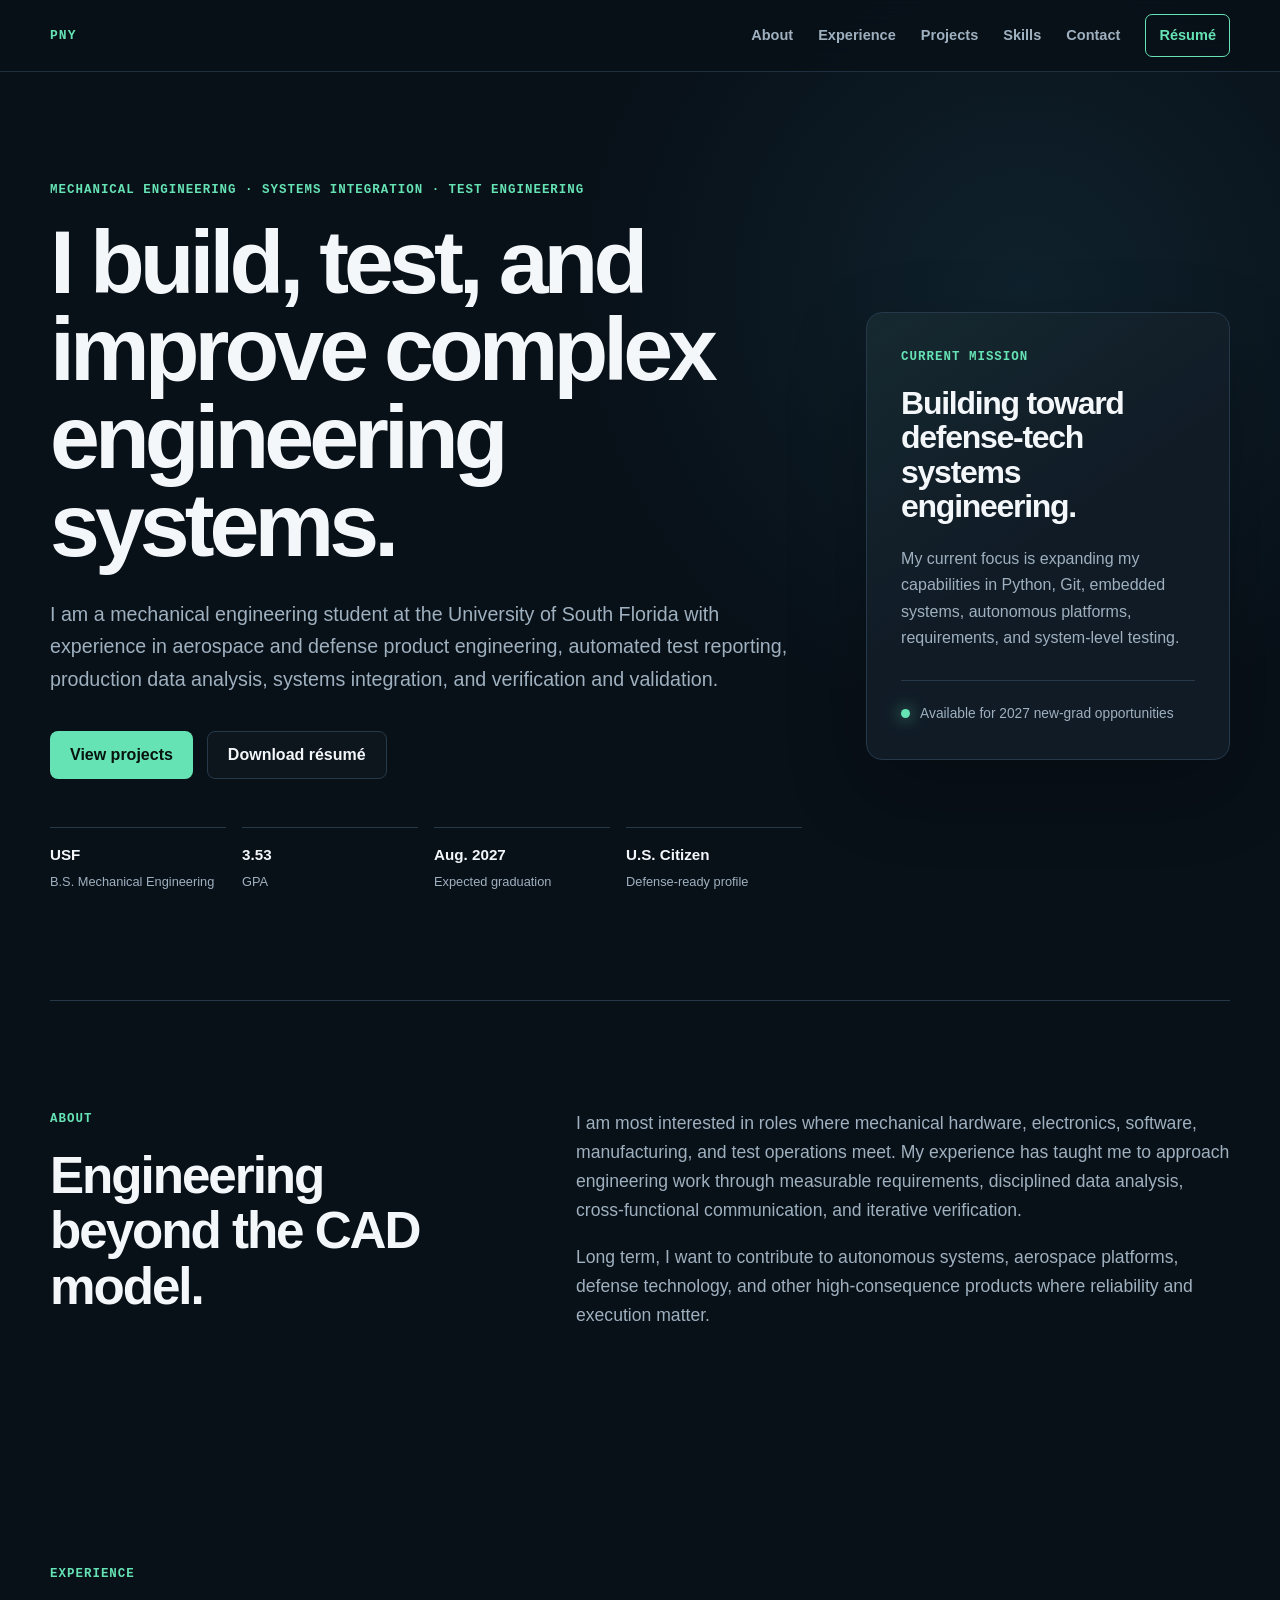
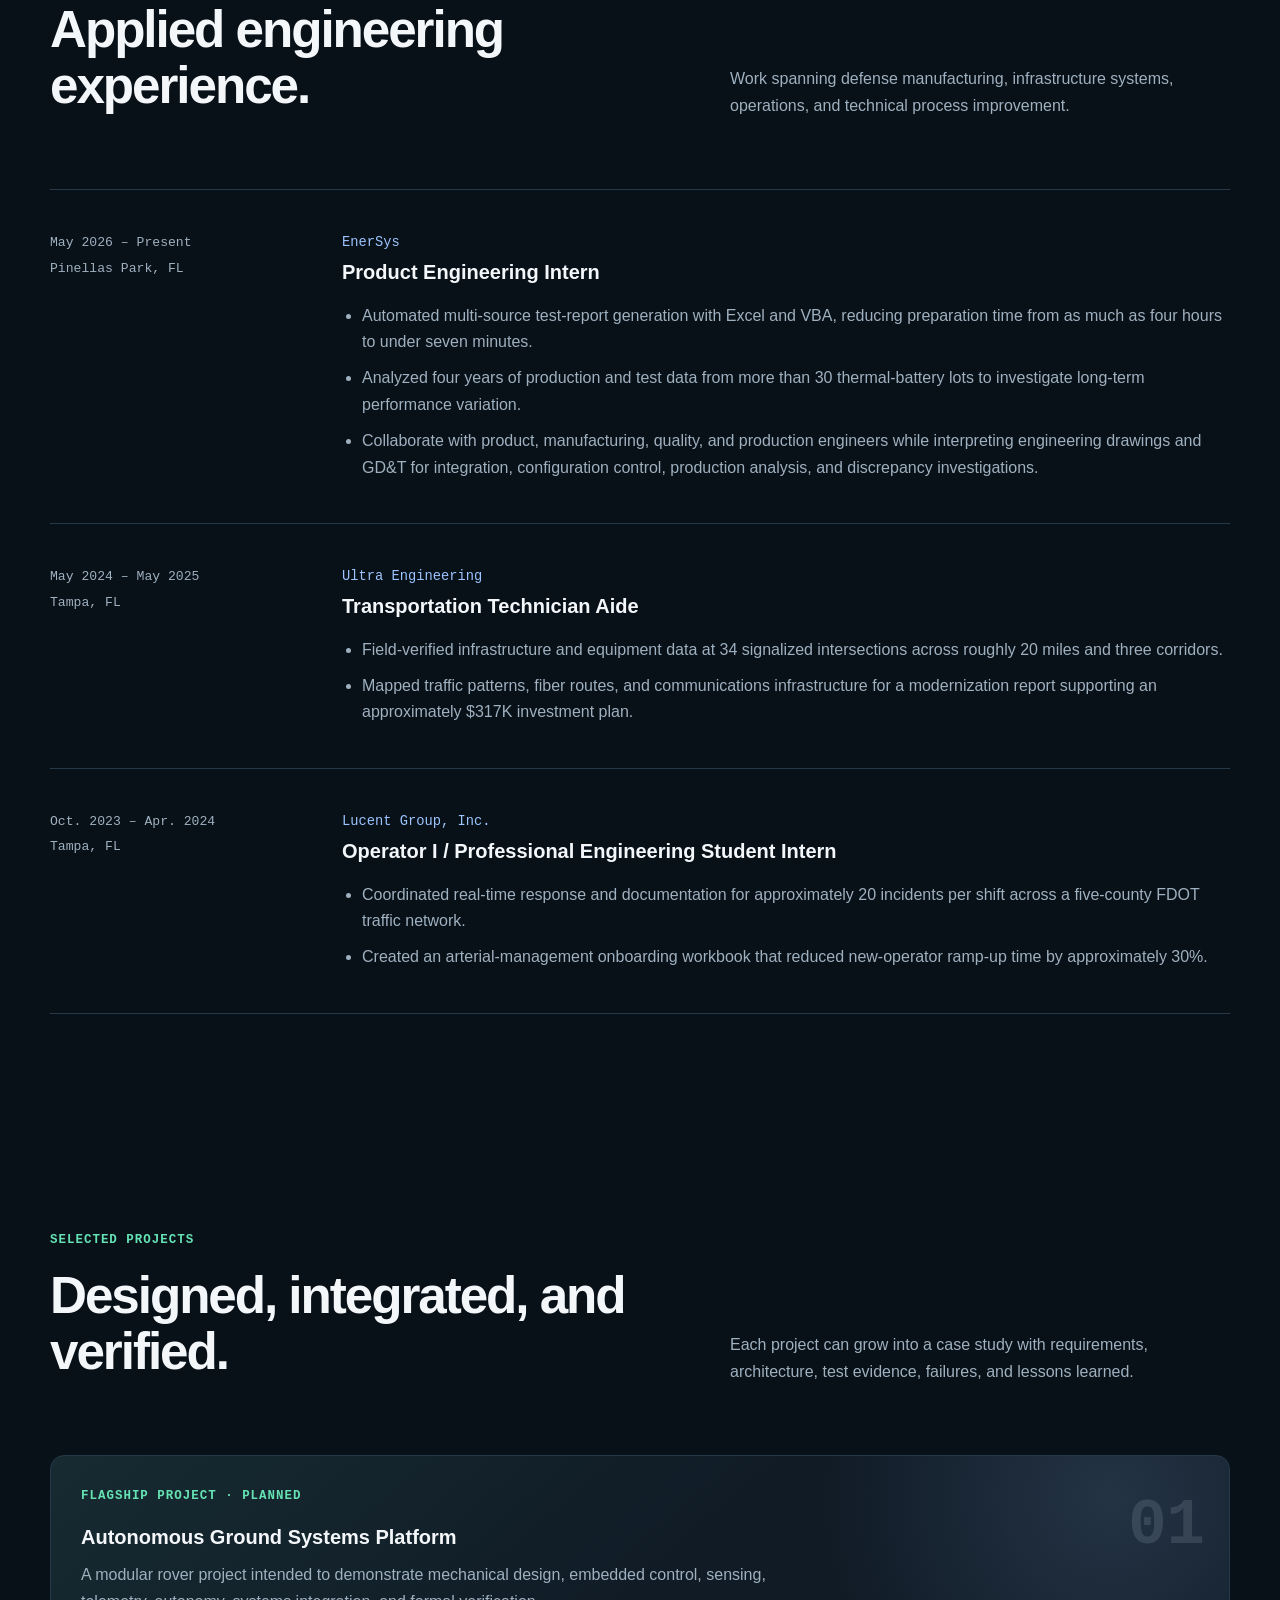
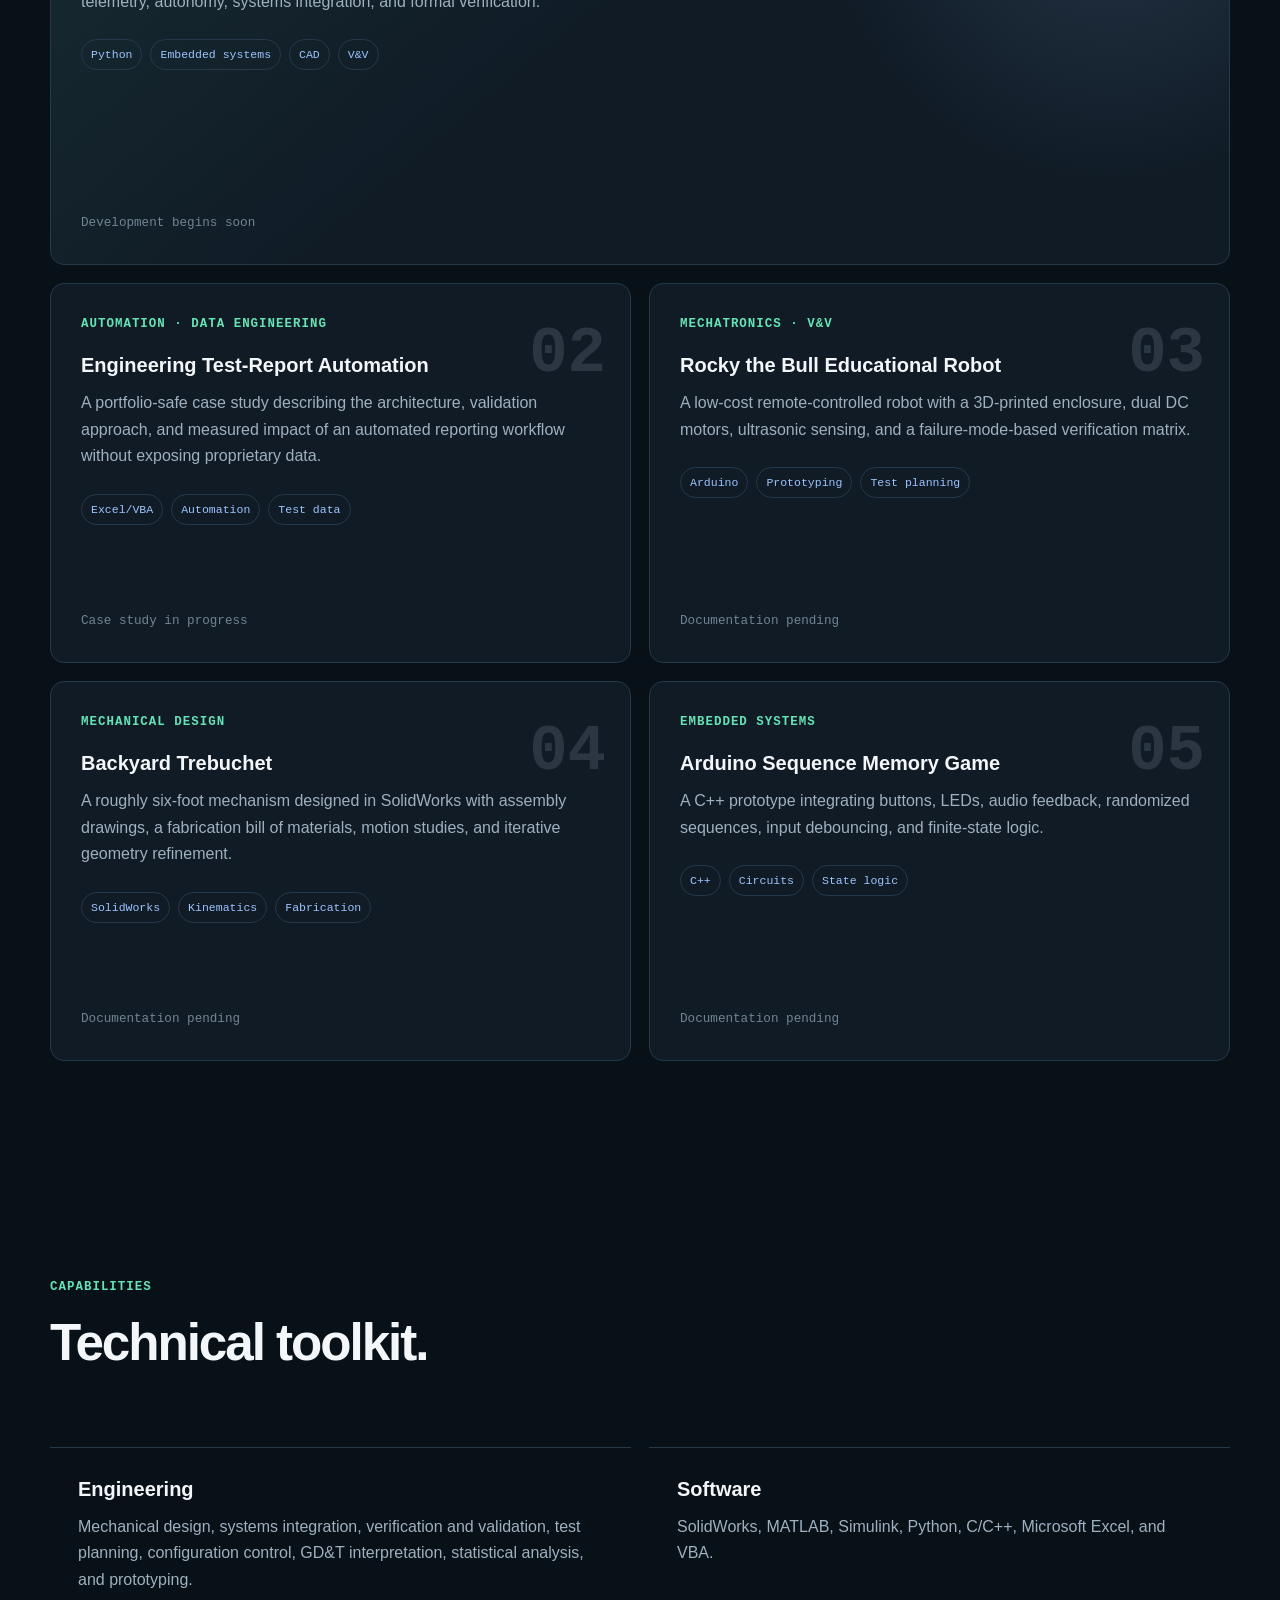
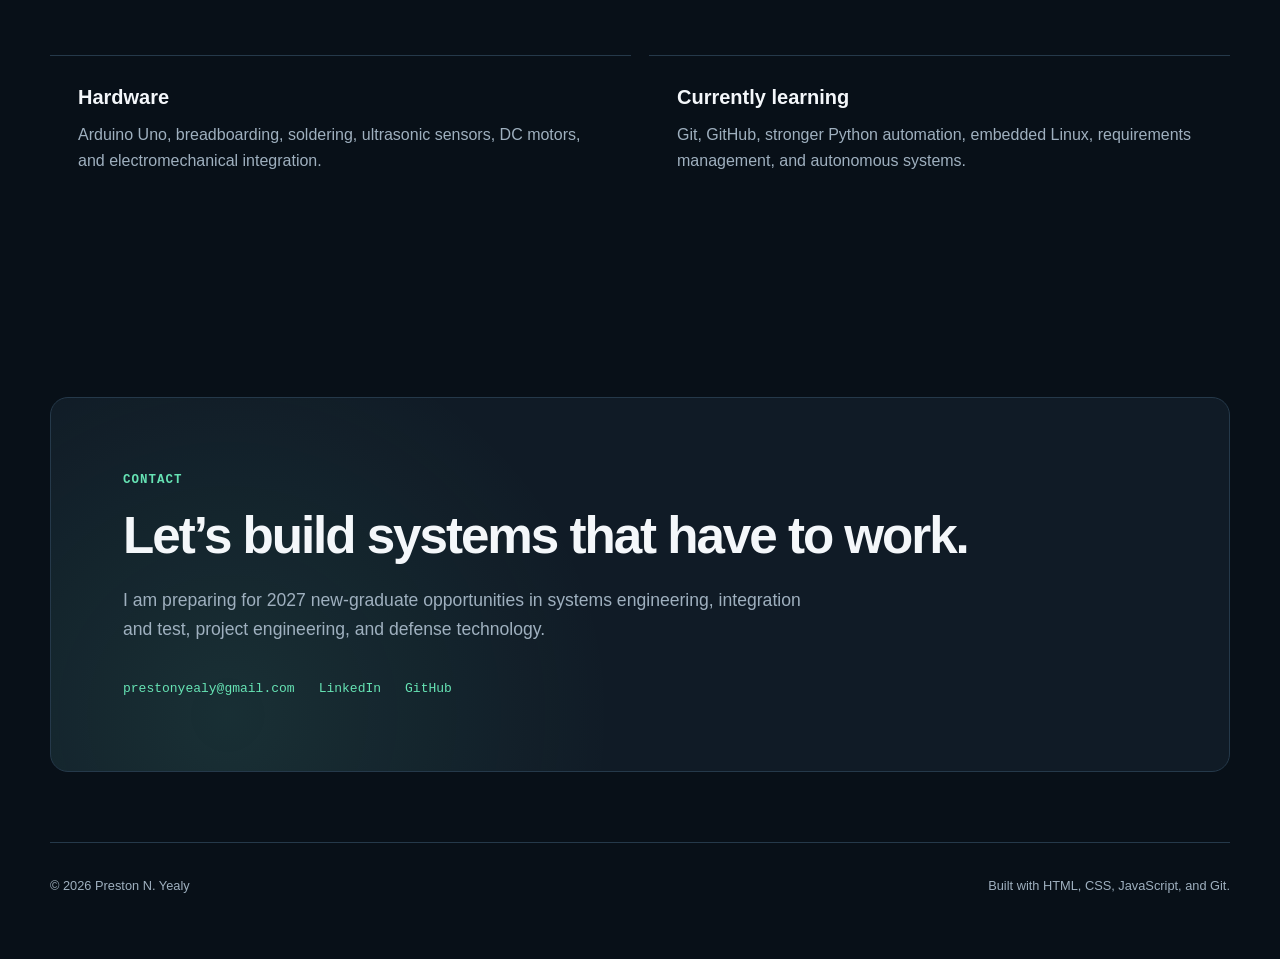
==== index.html @ d1857884 "Create initial engineering portfolio" ====
<!DOCTYPE html>
<html lang="en">
<head>
  <meta charset="UTF-8">
  <meta name="viewport" content="width=device-width, initial-scale=1.0">
  <meta name="description" content="Mechanical engineering portfolio of Preston N. Yealy, focused on systems integration, test engineering, verification and validation, and defense technology.">
  <title>Preston N. Yealy | Engineering Portfolio</title>
  <style>
    :root{--bg:#081018;--surface:#101b26;--surface2:#142231;--text:#f4f7fa;--muted:#9fb0bf;--line:#25394a;--accent:#66e3b4;--accent2:#9cc4ff;--max:1180px}
    *{box-sizing:border-box}html{scroll-behavior:smooth}body{margin:0;background:radial-gradient(circle at 80% 5%,rgba(47,111,135,.18),transparent 28rem),var(--bg);color:var(--text);font-family:Inter,Arial,sans-serif;line-height:1.65}a{color:inherit}
    header{position:sticky;top:0;z-index:50;display:flex;align-items:center;justify-content:space-between;min-height:72px;padding:0 max(24px,calc((100vw - var(--max))/2));border-bottom:1px solid rgba(37,57,74,.8);background:rgba(8,16,24,.9);backdrop-filter:blur(16px)}
    .brand{color:var(--accent);font-family:monospace;font-weight:800;letter-spacing:.08em;text-decoration:none}.nav{display:flex;align-items:center;gap:25px}.nav a{color:var(--muted);font-size:.91rem;font-weight:700;text-decoration:none}.nav a:hover{color:var(--text)}.nav .cta{padding:8px 13px;border:1px solid var(--accent);border-radius:7px;color:var(--accent)}.menu{display:none;border:1px solid var(--line);border-radius:7px;background:transparent;color:var(--text);padding:8px 12px}
    .section{width:min(calc(100% - 48px),var(--max));margin:auto;padding:108px 0}.hero{min-height:calc(100vh - 72px);display:grid;grid-template-columns:minmax(0,1.55fr) minmax(300px,.75fr);align-items:center;gap:64px}.eyebrow,.label,.type{margin:0 0 18px;color:var(--accent);font-family:monospace;font-size:.78rem;font-weight:700;letter-spacing:.08em;text-transform:uppercase}
    h1,h2,h3,p{margin-top:0}h1{max-width:900px;margin-bottom:28px;font-size:clamp(3rem,7vw,6.2rem);line-height:.98;letter-spacing:-.055em}h2{margin-bottom:22px;font-size:clamp(2rem,4vw,3.5rem);line-height:1.08;letter-spacing:-.04em}h3{margin-bottom:12px;font-size:1.25rem;line-height:1.3}.hero-text{max-width:760px;color:var(--muted);font-size:clamp(1.05rem,2vw,1.23rem)}
    .actions{display:flex;flex-wrap:wrap;gap:14px;margin:36px 0 48px}.button{display:inline-flex;align-items:center;justify-content:center;min-height:48px;padding:0 20px;border-radius:8px;font-weight:800;text-decoration:none}.primary{background:var(--accent);color:#06130e}.secondary{border:1px solid var(--line);background:rgba(255,255,255,.02)}
    .facts{display:grid;grid-template-columns:repeat(4,1fr);gap:16px;padding:0;margin:0;list-style:none}.facts li{padding-top:14px;border-top:1px solid var(--line)}.facts strong,.facts span{display:block}.facts strong{font-size:.95rem}.facts span{margin-top:4px;color:var(--muted);font-size:.8rem}
    .mission{padding:34px;border:1px solid var(--line);border-radius:16px;background:linear-gradient(145deg,rgba(102,227,180,.07),transparent 50%),var(--surface);box-shadow:0 28px 80px rgba(0,0,0,.24)}.mission h2{font-size:2rem}.mission p:not(.label){color:var(--muted)}.status{display:flex;align-items:center;gap:10px;margin-top:28px;padding-top:22px;border-top:1px solid var(--line);color:var(--muted);font-size:.86rem}.dot{width:9px;height:9px;border-radius:50%;background:var(--accent);box-shadow:0 0 16px rgba(102,227,180,.85)}
    .split{display:grid;grid-template-columns:.8fr 1.2fr;gap:90px;border-top:1px solid var(--line)}.body{color:var(--muted);font-size:1.1rem}.heading{display:flex;justify-content:space-between;gap:40px;align-items:end;margin-bottom:54px}.heading>p{max-width:500px;color:var(--muted)}
    .timeline{border-top:1px solid var(--line)}.job{display:grid;grid-template-columns:250px 1fr;gap:42px;padding:42px 0;border-bottom:1px solid var(--line)}.meta{color:var(--muted);font-family:monospace;font-size:.82rem}.meta p{margin-bottom:4px}.company{margin-bottom:4px;color:var(--accent2);font-family:monospace;font-size:.86rem}.job ul{margin:18px 0 0;padding-left:20px;color:var(--muted)}.job li+li{margin-top:10px}
    .grid{display:grid;grid-template-columns:repeat(2,minmax(0,1fr));gap:18px}.project{position:relative;min-height:380px;display:flex;flex-direction:column;justify-content:space-between;padding:30px;overflow:hidden;border:1px solid var(--line);border-radius:14px;background:var(--surface)}.project.featured{grid-column:span 2;min-height:410px;background:radial-gradient(circle at 90% 10%,rgba(156,196,255,.14),transparent 18rem),linear-gradient(140deg,rgba(102,227,180,.08),transparent 45%),var(--surface)}.num{position:absolute;right:24px;top:18px;color:rgba(159,176,191,.19);font-family:monospace;font-size:4rem;font-weight:800}.project p:not(.type){max-width:720px;color:var(--muted)}.tags{display:flex;flex-wrap:wrap;gap:8px;padding:0;margin:24px 0 0;list-style:none}.tags li{padding:5px 9px;border:1px solid var(--line);border-radius:999px;color:var(--accent2);font-family:monospace;font-size:.72rem}.pending{margin-top:30px;color:#718493;font-family:monospace;font-size:.79rem}
    .skills{display:grid;grid-template-columns:repeat(2,minmax(0,1fr));gap:18px}.skills article{padding:28px;border-top:1px solid var(--line)}.skills p{color:var(--muted)}.contact{margin-top:70px;margin-bottom:70px;padding:72px;border:1px solid var(--line);border-radius:18px;background:radial-gradient(circle at 15% 85%,rgba(102,227,180,.1),transparent 24rem),var(--surface)}.contact>p:not(.label){max-width:680px;color:var(--muted);font-size:1.1rem}.links{display:flex;flex-wrap:wrap;gap:24px;margin-top:34px}.links a{color:var(--accent);font-family:monospace;text-decoration:none}
    footer{width:min(calc(100% - 48px),var(--max));display:flex;justify-content:space-between;gap:20px;margin:auto;padding:32px 0 50px;border-top:1px solid var(--line);color:var(--muted);font-size:.8rem}
    @media(max-width:900px){.menu{display:block}.nav{position:absolute;top:72px;left:0;right:0;display:none;flex-direction:column;align-items:stretch;gap:0;padding:16px 24px 24px;border-bottom:1px solid var(--line);background:var(--bg)}.nav.open{display:flex}.nav a{padding:12px 0}.nav .cta{text-align:center}.hero{grid-template-columns:1fr;padding-top:80px;padding-bottom:80px}.facts{grid-template-columns:repeat(2,1fr)}.split{grid-template-columns:1fr;gap:28px}.heading{display:block}.job{grid-template-columns:1fr;gap:14px}}
    @media(max-width:650px){.section{width:min(calc(100% - 32px),var(--max));padding:76px 0}h1{font-size:3.35rem}.grid,.skills{grid-template-columns:1fr}.project.featured{grid-column:auto}.contact{padding:38px 24px}footer{flex-direction:column}}
  </style>
</head>
<body>
<header><a class="brand" href="#top">PNY</a><button class="menu" aria-expanded="false">Menu</button><nav class="nav"><a href="#about">About</a><a href="#experience">Experience</a><a href="#projects">Projects</a><a href="#skills">Skills</a><a href="#contact">Contact</a><a class="cta" href="assets/Preston_Yealy_Resume.docx">Résumé</a></nav></header>
<main id="top">
<section class="section hero">
  <div><p class="eyebrow">Mechanical Engineering · Systems Integration · Test Engineering</p><h1>I build, test, and improve complex engineering systems.</h1><p class="hero-text">I am a mechanical engineering student at the University of South Florida with experience in aerospace and defense product engineering, automated test reporting, production data analysis, systems integration, and verification and validation.</p><div class="actions"><a class="button primary" href="#projects">View projects</a><a class="button secondary" href="assets/Preston_Yealy_Resume.docx">Download résumé</a></div><ul class="facts"><li><strong>USF</strong><span>B.S. Mechanical Engineering</span></li><li><strong>3.53</strong><span>GPA</span></li><li><strong>Aug. 2027</strong><span>Expected graduation</span></li><li><strong>U.S. Citizen</strong><span>Defense-ready profile</span></li></ul></div>
  <aside class="mission"><p class="label">Current mission</p><h2>Building toward defense-tech systems engineering.</h2><p>My current focus is expanding my capabilities in Python, Git, embedded systems, autonomous platforms, requirements, and system-level testing.</p><div class="status"><span class="dot"></span><span>Available for 2027 new-grad opportunities</span></div></aside>
</section>
<section id="about" class="section split"><div><p class="label">About</p><h2>Engineering beyond the CAD model.</h2></div><div class="body"><p>I am most interested in roles where mechanical hardware, electronics, software, manufacturing, and test operations meet. My experience has taught me to approach engineering work through measurable requirements, disciplined data analysis, cross-functional communication, and iterative verification.</p><p>Long term, I want to contribute to autonomous systems, aerospace platforms, defense technology, and other high-consequence products where reliability and execution matter.</p></div></section>
<section id="experience" class="section"><div class="heading"><div><p class="label">Experience</p><h2>Applied engineering experience.</h2></div><p>Work spanning defense manufacturing, infrastructure systems, operations, and technical process improvement.</p></div><div class="timeline">
<article class="job"><div class="meta"><p>May 2026 – Present</p><p>Pinellas Park, FL</p></div><div><p class="company">EnerSys</p><h3>Product Engineering Intern</h3><ul><li>Automated multi-source test-report generation with Excel and VBA, reducing preparation time from as much as four hours to under seven minutes.</li><li>Analyzed four years of production and test data from more than 30 thermal-battery lots to investigate long-term performance variation.</li><li>Collaborate with product, manufacturing, quality, and production engineers while interpreting engineering drawings and GD&amp;T for integration, configuration control, production analysis, and discrepancy investigations.</li></ul></div></article>
<article class="job"><div class="meta"><p>May 2024 – May 2025</p><p>Tampa, FL</p></div><div><p class="company">Ultra Engineering</p><h3>Transportation Technician Aide</h3><ul><li>Field-verified infrastructure and equipment data at 34 signalized intersections across roughly 20 miles and three corridors.</li><li>Mapped traffic patterns, fiber routes, and communications infrastructure for a modernization report supporting an approximately $317K investment plan.</li></ul></div></article>
<article class="job"><div class="meta"><p>Oct. 2023 – Apr. 2024</p><p>Tampa, FL</p></div><div><p class="company">Lucent Group, Inc.</p><h3>Operator I / Professional Engineering Student Intern</h3><ul><li>Coordinated real-time response and documentation for approximately 20 incidents per shift across a five-county FDOT traffic network.</li><li>Created an arterial-management onboarding workbook that reduced new-operator ramp-up time by approximately 30%.</li></ul></div></article>
</div></section>
<section id="projects" class="section"><div class="heading"><div><p class="label">Selected projects</p><h2>Designed, integrated, and verified.</h2></div><p>Each project can grow into a case study with requirements, architecture, test evidence, failures, and lessons learned.</p></div><div class="grid">
<article class="project featured"><div class="num">01</div><div><p class="type">Flagship project · Planned</p><h3>Autonomous Ground Systems Platform</h3><p>A modular rover project intended to demonstrate mechanical design, embedded control, sensing, telemetry, autonomy, systems integration, and formal verification.</p><ul class="tags"><li>Python</li><li>Embedded systems</li><li>CAD</li><li>V&amp;V</li></ul></div><span class="pending">Development begins soon</span></article>
<article class="project"><div class="num">02</div><div><p class="type">Automation · Data engineering</p><h3>Engineering Test-Report Automation</h3><p>A portfolio-safe case study describing the architecture, validation approach, and measured impact of an automated reporting workflow without exposing proprietary data.</p><ul class="tags"><li>Excel/VBA</li><li>Automation</li><li>Test data</li></ul></div><span class="pending">Case study in progress</span></article>
<article class="project"><div class="num">03</div><div><p class="type">Mechatronics · V&amp;V</p><h3>Rocky the Bull Educational Robot</h3><p>A low-cost remote-controlled robot with a 3D-printed enclosure, dual DC motors, ultrasonic sensing, and a failure-mode-based verification matrix.</p><ul class="tags"><li>Arduino</li><li>Prototyping</li><li>Test planning</li></ul></div><span class="pending">Documentation pending</span></article>
<article class="project"><div class="num">04</div><div><p class="type">Mechanical design</p><h3>Backyard Trebuchet</h3><p>A roughly six-foot mechanism designed in SolidWorks with assembly drawings, a fabrication bill of materials, motion studies, and iterative geometry refinement.</p><ul class="tags"><li>SolidWorks</li><li>Kinematics</li><li>Fabrication</li></ul></div><span class="pending">Documentation pending</span></article>
<article class="project"><div class="num">05</div><div><p class="type">Embedded systems</p><h3>Arduino Sequence Memory Game</h3><p>A C++ prototype integrating buttons, LEDs, audio feedback, randomized sequences, input debouncing, and finite-state logic.</p><ul class="tags"><li>C++</li><li>Circuits</li><li>State logic</li></ul></div><span class="pending">Documentation pending</span></article>
</div></section>
<section id="skills" class="section"><div class="heading"><div><p class="label">Capabilities</p><h2>Technical toolkit.</h2></div></div><div class="skills"><article><h3>Engineering</h3><p>Mechanical design, systems integration, verification and validation, test planning, configuration control, GD&amp;T interpretation, statistical analysis, and prototyping.</p></article><article><h3>Software</h3><p>SolidWorks, MATLAB, Simulink, Python, C/C++, Microsoft Excel, and VBA.</p></article><article><h3>Hardware</h3><p>Arduino Uno, breadboarding, soldering, ultrasonic sensors, DC motors, and electromechanical integration.</p></article><article><h3>Currently learning</h3><p>Git, GitHub, stronger Python automation, embedded Linux, requirements management, and autonomous systems.</p></article></div></section>
<section id="contact" class="section contact"><p class="label">Contact</p><h2>Let’s build systems that have to work.</h2><p>I am preparing for 2027 new-graduate opportunities in systems engineering, integration and test, project engineering, and defense technology.</p><div class="links"><a href="mailto:prestonyealy@gmail.com">prestonyealy@gmail.com</a><a href="https://www.linkedin.com/in/preston-yealy" target="_blank" rel="noreferrer">LinkedIn</a><a href="https://github.com/YOUR_USERNAME" target="_blank" rel="noreferrer">GitHub</a></div></section>
</main>
<footer><p>© <span id="year"></span> Preston N. Yealy</p><p>Built with HTML, CSS, JavaScript, and Git.</p></footer>
<script>const b=document.querySelector('.menu'),n=document.querySelector('.nav');b.addEventListener('click',()=>{const o=n.classList.toggle('open');b.setAttribute('aria-expanded',String(o))});document.querySelectorAll('.nav a').forEach(a=>a.addEventListener('click',()=>n.classList.remove('open')));document.getElementById('year').textContent=new Date().getFullYear();</script>
</body>
</html>
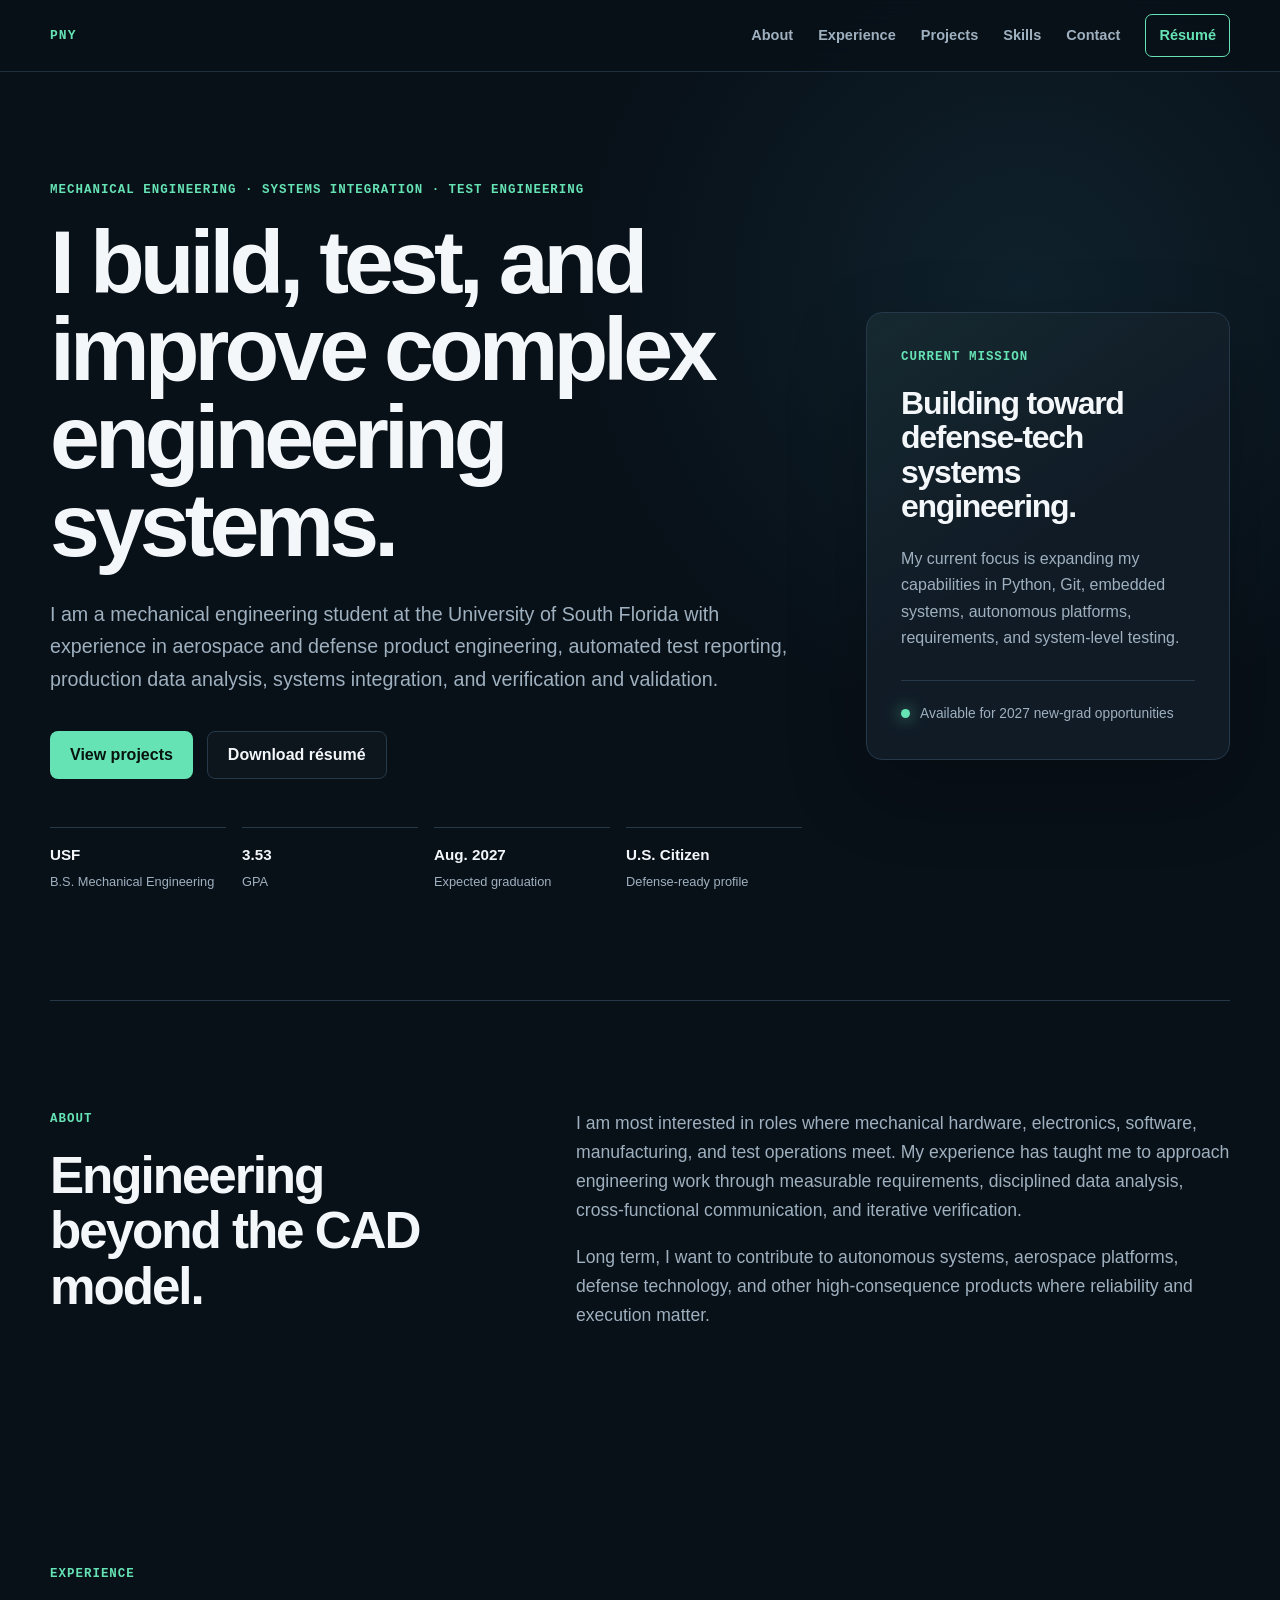
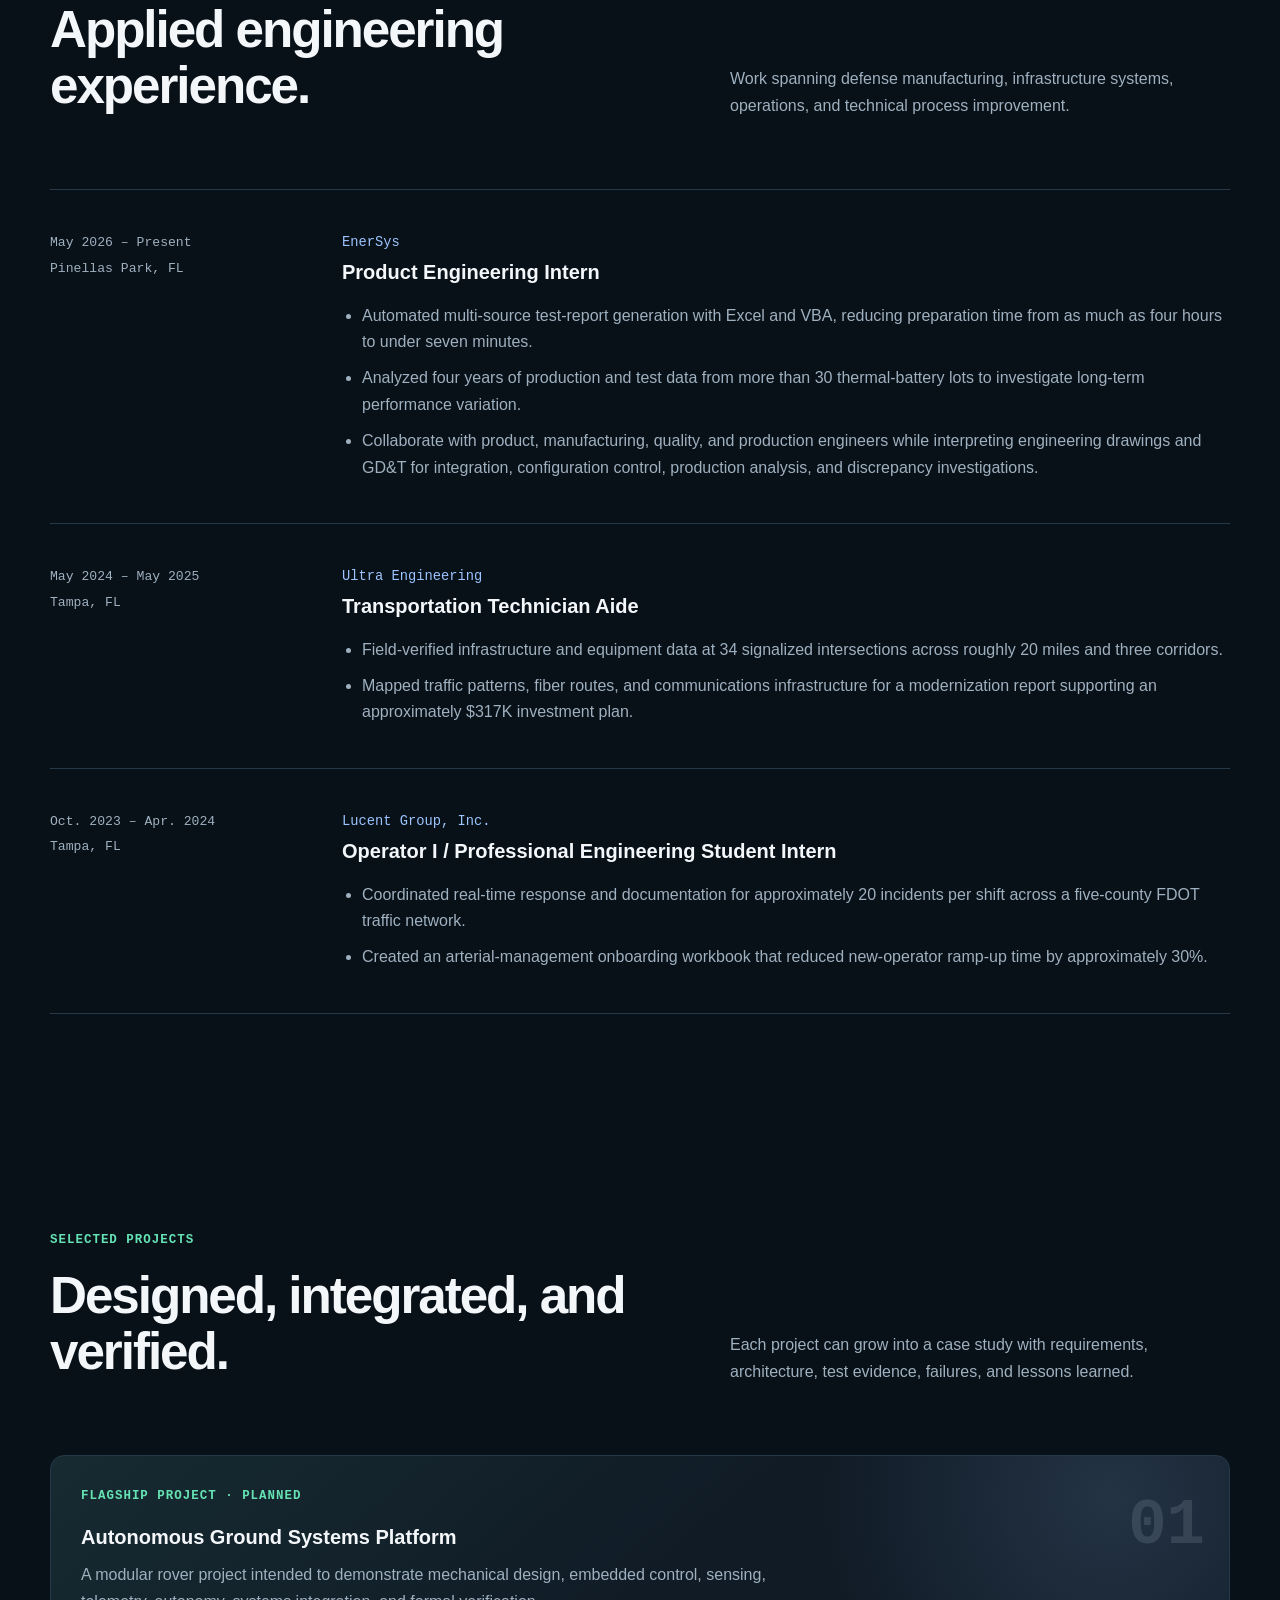
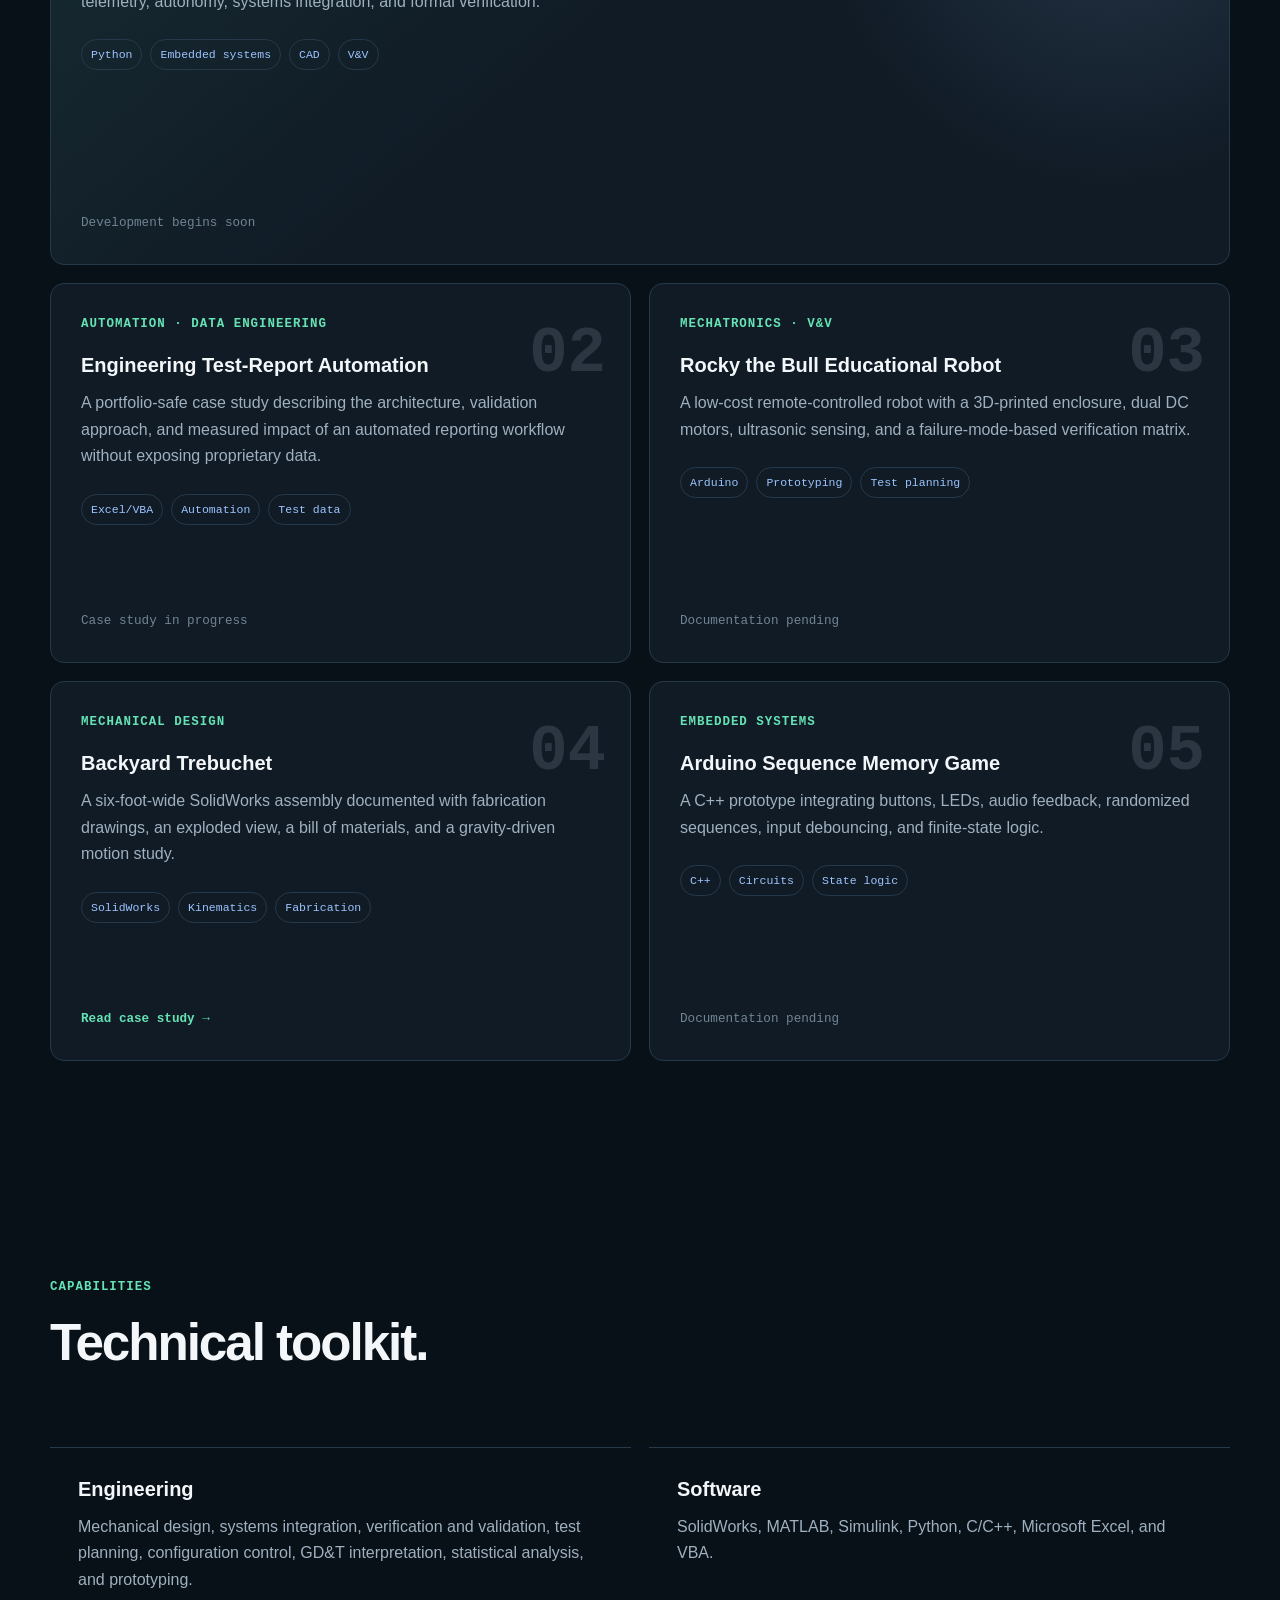
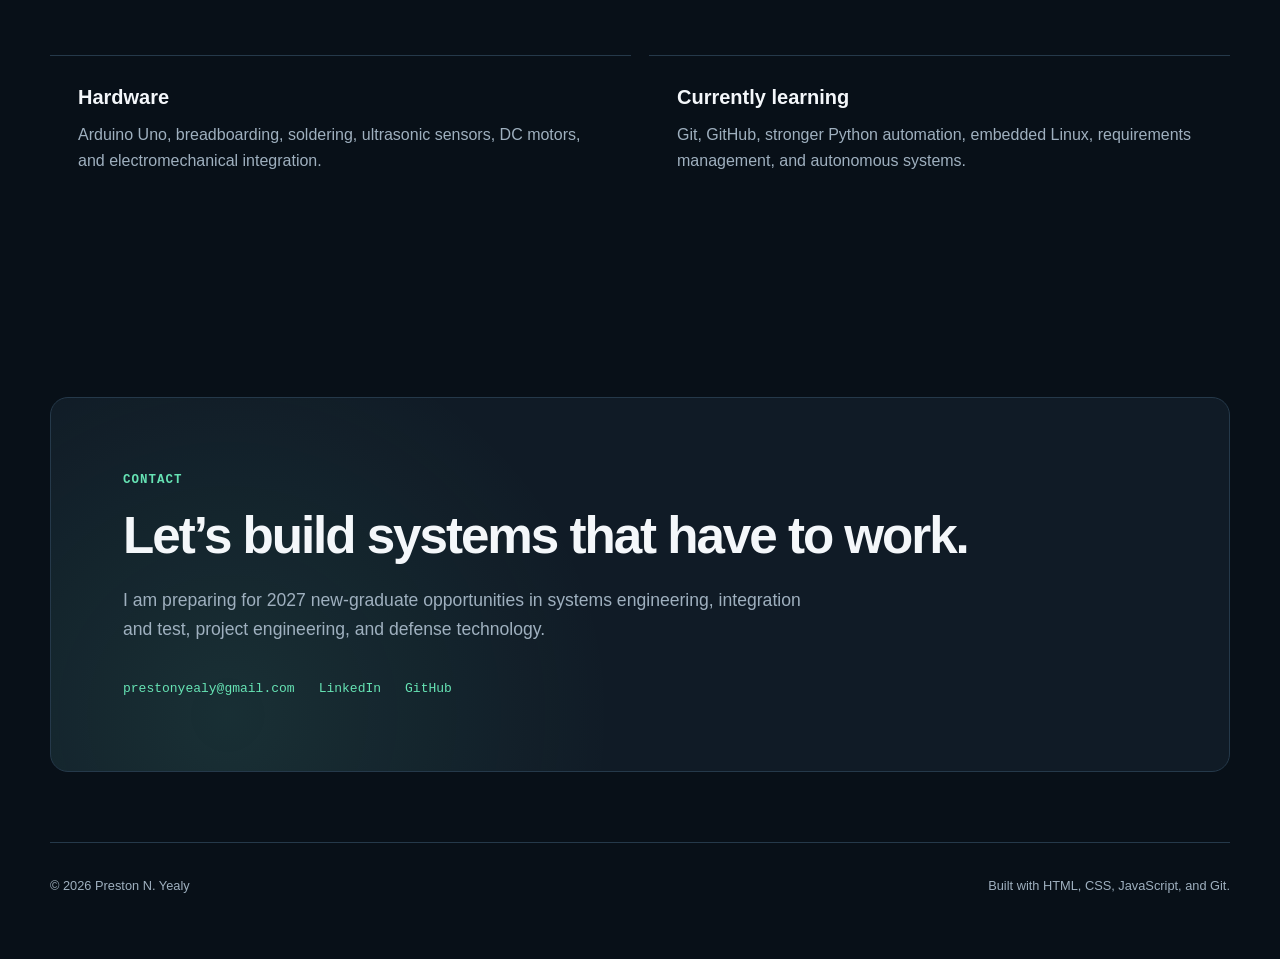
==== commit 7dc074a6: "Add trebuchet project case study" ====
--- a/index.html
+++ b/index.html
@@ -17,7 +17,7 @@
     .mission{padding:34px;border:1px solid var(--line);border-radius:16px;background:linear-gradient(145deg,rgba(102,227,180,.07),transparent 50%),var(--surface);box-shadow:0 28px 80px rgba(0,0,0,.24)}.mission h2{font-size:2rem}.mission p:not(.label){color:var(--muted)}.status{display:flex;align-items:center;gap:10px;margin-top:28px;padding-top:22px;border-top:1px solid var(--line);color:var(--muted);font-size:.86rem}.dot{width:9px;height:9px;border-radius:50%;background:var(--accent);box-shadow:0 0 16px rgba(102,227,180,.85)}
     .split{display:grid;grid-template-columns:.8fr 1.2fr;gap:90px;border-top:1px solid var(--line)}.body{color:var(--muted);font-size:1.1rem}.heading{display:flex;justify-content:space-between;gap:40px;align-items:end;margin-bottom:54px}.heading>p{max-width:500px;color:var(--muted)}
     .timeline{border-top:1px solid var(--line)}.job{display:grid;grid-template-columns:250px 1fr;gap:42px;padding:42px 0;border-bottom:1px solid var(--line)}.meta{color:var(--muted);font-family:monospace;font-size:.82rem}.meta p{margin-bottom:4px}.company{margin-bottom:4px;color:var(--accent2);font-family:monospace;font-size:.86rem}.job ul{margin:18px 0 0;padding-left:20px;color:var(--muted)}.job li+li{margin-top:10px}
-    .grid{display:grid;grid-template-columns:repeat(2,minmax(0,1fr));gap:18px}.project{position:relative;min-height:380px;display:flex;flex-direction:column;justify-content:space-between;padding:30px;overflow:hidden;border:1px solid var(--line);border-radius:14px;background:var(--surface)}.project.featured{grid-column:span 2;min-height:410px;background:radial-gradient(circle at 90% 10%,rgba(156,196,255,.14),transparent 18rem),linear-gradient(140deg,rgba(102,227,180,.08),transparent 45%),var(--surface)}.num{position:absolute;right:24px;top:18px;color:rgba(159,176,191,.19);font-family:monospace;font-size:4rem;font-weight:800}.project p:not(.type){max-width:720px;color:var(--muted)}.tags{display:flex;flex-wrap:wrap;gap:8px;padding:0;margin:24px 0 0;list-style:none}.tags li{padding:5px 9px;border:1px solid var(--line);border-radius:999px;color:var(--accent2);font-family:monospace;font-size:.72rem}.pending{margin-top:30px;color:#718493;font-family:monospace;font-size:.79rem}
+    .grid{display:grid;grid-template-columns:repeat(2,minmax(0,1fr));gap:18px}.project{position:relative;min-height:380px;display:flex;flex-direction:column;justify-content:space-between;padding:30px;overflow:hidden;border:1px solid var(--line);border-radius:14px;background:var(--surface)}.project.featured{grid-column:span 2;min-height:410px;background:radial-gradient(circle at 90% 10%,rgba(156,196,255,.14),transparent 18rem),linear-gradient(140deg,rgba(102,227,180,.08),transparent 45%),var(--surface)}.num{position:absolute;right:24px;top:18px;color:rgba(159,176,191,.19);font-family:monospace;font-size:4rem;font-weight:800}.project p:not(.type){max-width:720px;color:var(--muted)}.tags{display:flex;flex-wrap:wrap;gap:8px;padding:0;margin:24px 0 0;list-style:none}.tags li{padding:5px 9px;border:1px solid var(--line);border-radius:999px;color:var(--accent2);font-family:monospace;font-size:.72rem}.pending,.case-link{margin-top:30px;font-family:monospace;font-size:.79rem}.pending{color:#718493}.case-link{color:var(--accent);font-weight:700;text-decoration:none}.case-link:hover{text-decoration:underline}
     .skills{display:grid;grid-template-columns:repeat(2,minmax(0,1fr));gap:18px}.skills article{padding:28px;border-top:1px solid var(--line)}.skills p{color:var(--muted)}.contact{margin-top:70px;margin-bottom:70px;padding:72px;border:1px solid var(--line);border-radius:18px;background:radial-gradient(circle at 15% 85%,rgba(102,227,180,.1),transparent 24rem),var(--surface)}.contact>p:not(.label){max-width:680px;color:var(--muted);font-size:1.1rem}.links{display:flex;flex-wrap:wrap;gap:24px;margin-top:34px}.links a{color:var(--accent);font-family:monospace;text-decoration:none}
     footer{width:min(calc(100% - 48px),var(--max));display:flex;justify-content:space-between;gap:20px;margin:auto;padding:32px 0 50px;border-top:1px solid var(--line);color:var(--muted);font-size:.8rem}
     @media(max-width:900px){.menu{display:block}.nav{position:absolute;top:72px;left:0;right:0;display:none;flex-direction:column;align-items:stretch;gap:0;padding:16px 24px 24px;border-bottom:1px solid var(--line);background:var(--bg)}.nav.open{display:flex}.nav a{padding:12px 0}.nav .cta{text-align:center}.hero{grid-template-columns:1fr;padding-top:80px;padding-bottom:80px}.facts{grid-template-columns:repeat(2,1fr)}.split{grid-template-columns:1fr;gap:28px}.heading{display:block}.job{grid-template-columns:1fr;gap:14px}}
@@ -41,11 +41,11 @@
 <article class="project featured"><div class="num">01</div><div><p class="type">Flagship project · Planned</p><h3>Autonomous Ground Systems Platform</h3><p>A modular rover project intended to demonstrate mechanical design, embedded control, sensing, telemetry, autonomy, systems integration, and formal verification.</p><ul class="tags"><li>Python</li><li>Embedded systems</li><li>CAD</li><li>V&amp;V</li></ul></div><span class="pending">Development begins soon</span></article>
 <article class="project"><div class="num">02</div><div><p class="type">Automation · Data engineering</p><h3>Engineering Test-Report Automation</h3><p>A portfolio-safe case study describing the architecture, validation approach, and measured impact of an automated reporting workflow without exposing proprietary data.</p><ul class="tags"><li>Excel/VBA</li><li>Automation</li><li>Test data</li></ul></div><span class="pending">Case study in progress</span></article>
 <article class="project"><div class="num">03</div><div><p class="type">Mechatronics · V&amp;V</p><h3>Rocky the Bull Educational Robot</h3><p>A low-cost remote-controlled robot with a 3D-printed enclosure, dual DC motors, ultrasonic sensing, and a failure-mode-based verification matrix.</p><ul class="tags"><li>Arduino</li><li>Prototyping</li><li>Test planning</li></ul></div><span class="pending">Documentation pending</span></article>
-<article class="project"><div class="num">04</div><div><p class="type">Mechanical design</p><h3>Backyard Trebuchet</h3><p>A roughly six-foot mechanism designed in SolidWorks with assembly drawings, a fabrication bill of materials, motion studies, and iterative geometry refinement.</p><ul class="tags"><li>SolidWorks</li><li>Kinematics</li><li>Fabrication</li></ul></div><span class="pending">Documentation pending</span></article>
+<article class="project"><div class="num">04</div><div><p class="type">Mechanical design</p><h3>Backyard Trebuchet</h3><p>A six-foot-wide SolidWorks assembly documented with fabrication drawings, an exploded view, a bill of materials, and a gravity-driven motion study.</p><ul class="tags"><li>SolidWorks</li><li>Kinematics</li><li>Fabrication</li></ul></div><a class="case-link" href="projects/trebuchet.html">Read case study →</a></article>
 <article class="project"><div class="num">05</div><div><p class="type">Embedded systems</p><h3>Arduino Sequence Memory Game</h3><p>A C++ prototype integrating buttons, LEDs, audio feedback, randomized sequences, input debouncing, and finite-state logic.</p><ul class="tags"><li>C++</li><li>Circuits</li><li>State logic</li></ul></div><span class="pending">Documentation pending</span></article>
 </div></section>
 <section id="skills" class="section"><div class="heading"><div><p class="label">Capabilities</p><h2>Technical toolkit.</h2></div></div><div class="skills"><article><h3>Engineering</h3><p>Mechanical design, systems integration, verification and validation, test planning, configuration control, GD&amp;T interpretation, statistical analysis, and prototyping.</p></article><article><h3>Software</h3><p>SolidWorks, MATLAB, Simulink, Python, C/C++, Microsoft Excel, and VBA.</p></article><article><h3>Hardware</h3><p>Arduino Uno, breadboarding, soldering, ultrasonic sensors, DC motors, and electromechanical integration.</p></article><article><h3>Currently learning</h3><p>Git, GitHub, stronger Python automation, embedded Linux, requirements management, and autonomous systems.</p></article></div></section>
-<section id="contact" class="section contact"><p class="label">Contact</p><h2>Let’s build systems that have to work.</h2><p>I am preparing for 2027 new-graduate opportunities in systems engineering, integration and test, project engineering, and defense technology.</p><div class="links"><a href="mailto:prestonyealy@gmail.com">prestonyealy@gmail.com</a><a href="https://www.linkedin.com/in/preston-yealy" target="_blank" rel="noreferrer">LinkedIn</a><a href="https://github.com/YOUR_USERNAME" target="_blank" rel="noreferrer">GitHub</a></div></section>
+<section id="contact" class="section contact"><p class="label">Contact</p><h2>Let’s build systems that have to work.</h2><p>I am preparing for 2027 new-graduate opportunities in systems engineering, integration and test, project engineering, and defense technology.</p><div class="links"><a href="mailto:prestonyealy@gmail.com">prestonyealy@gmail.com</a><a href="https://www.linkedin.com/in/preston-yealy" target="_blank" rel="noreferrer">LinkedIn</a><a href="https://github.com/prestonyealy" target="_blank" rel="noreferrer">GitHub</a></div></section>
 </main>
 <footer><p>© <span id="year"></span> Preston N. Yealy</p><p>Built with HTML, CSS, JavaScript, and Git.</p></footer>
 <script>const b=document.querySelector('.menu'),n=document.querySelector('.nav');b.addEventListener('click',()=>{const o=n.classList.toggle('open');b.setAttribute('aria-expanded',String(o))});document.querySelectorAll('.nav a').forEach(a=>a.addEventListener('click',()=>n.classList.remove('open')));document.getElementById('year').textContent=new Date().getFullYear();</script>
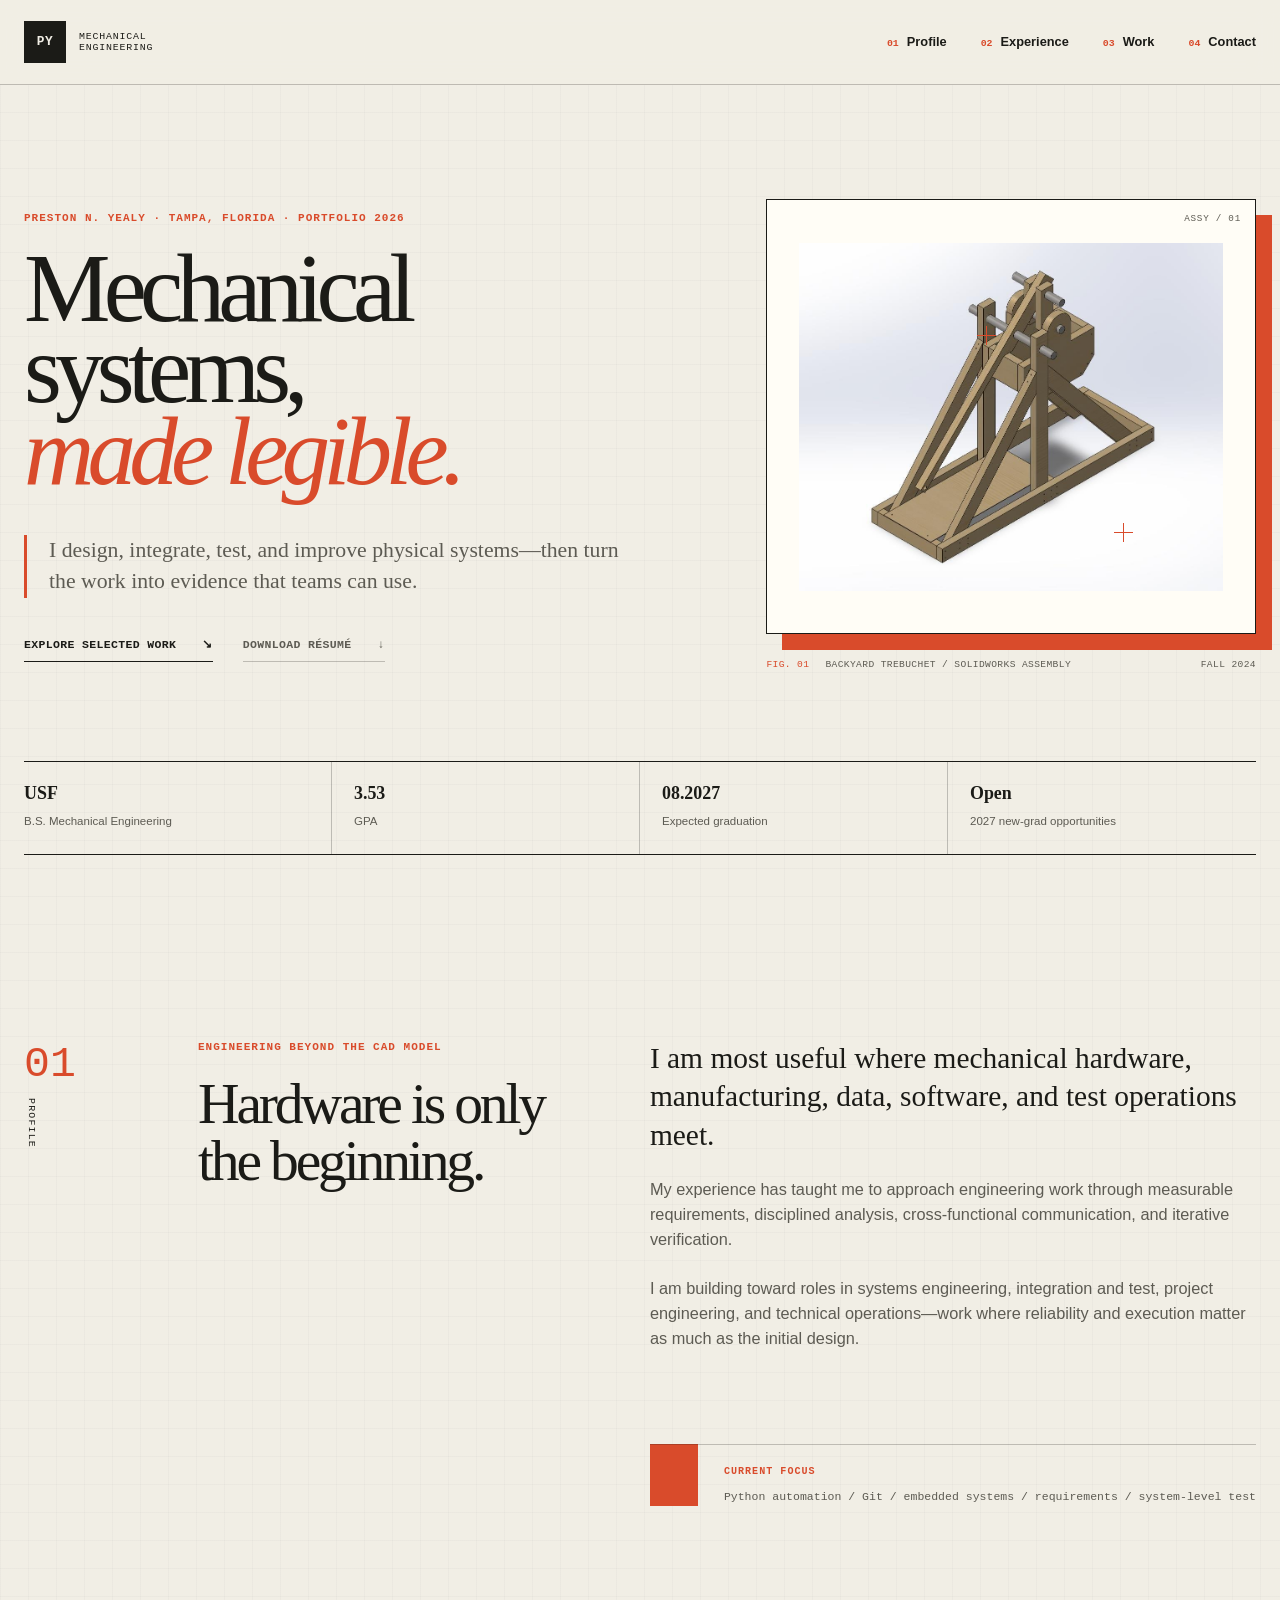
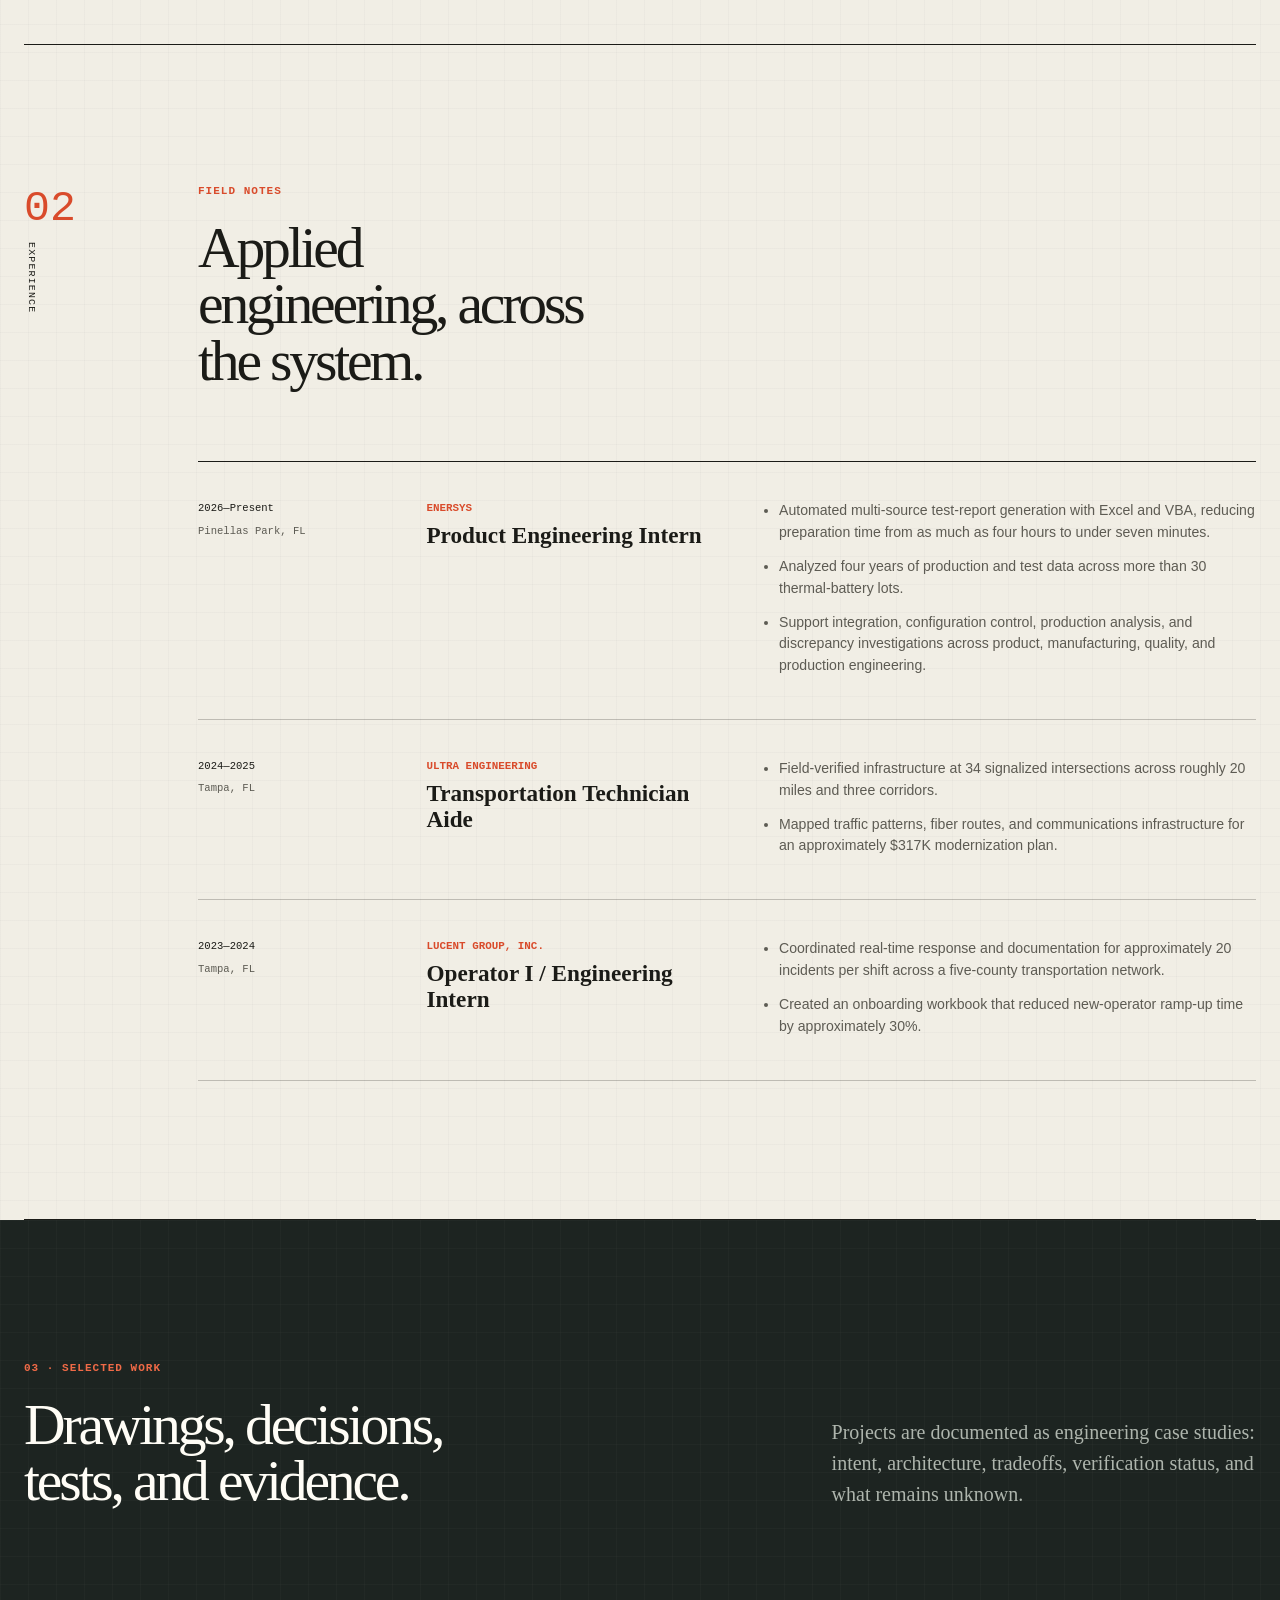
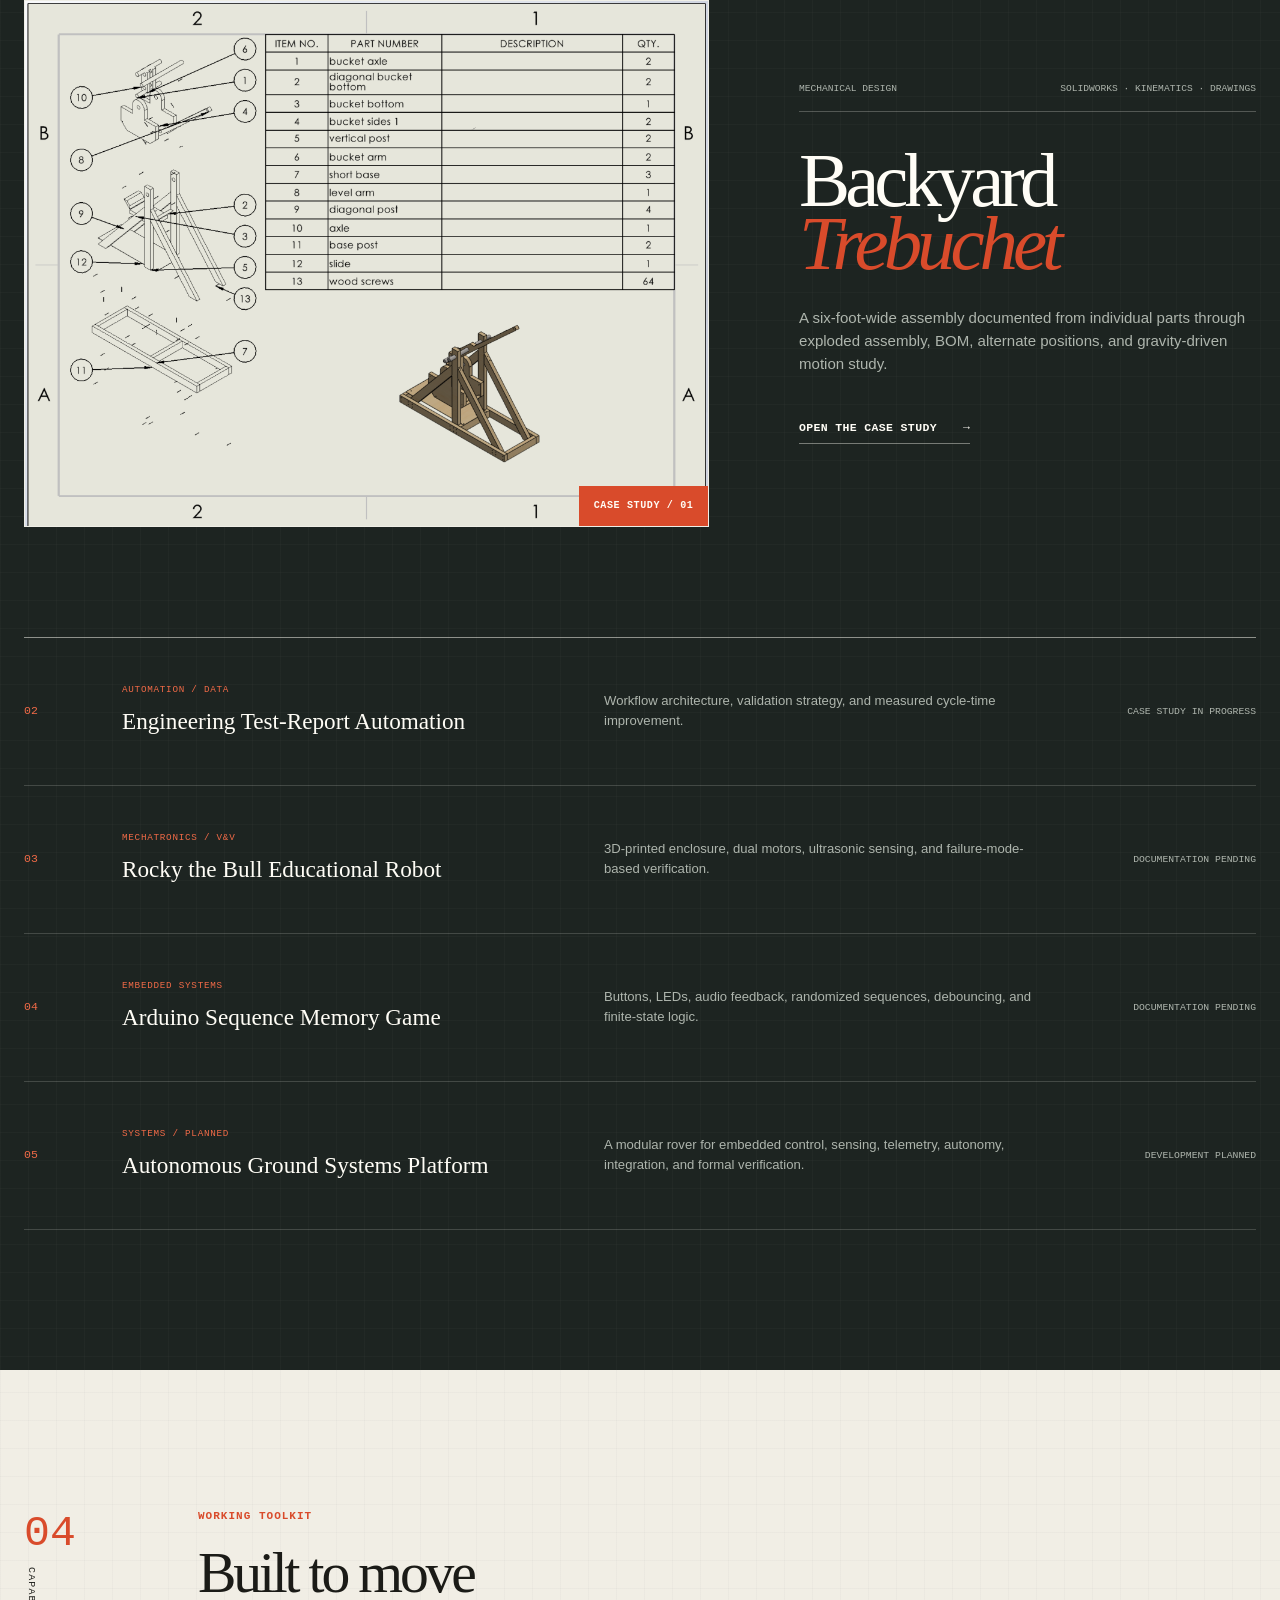
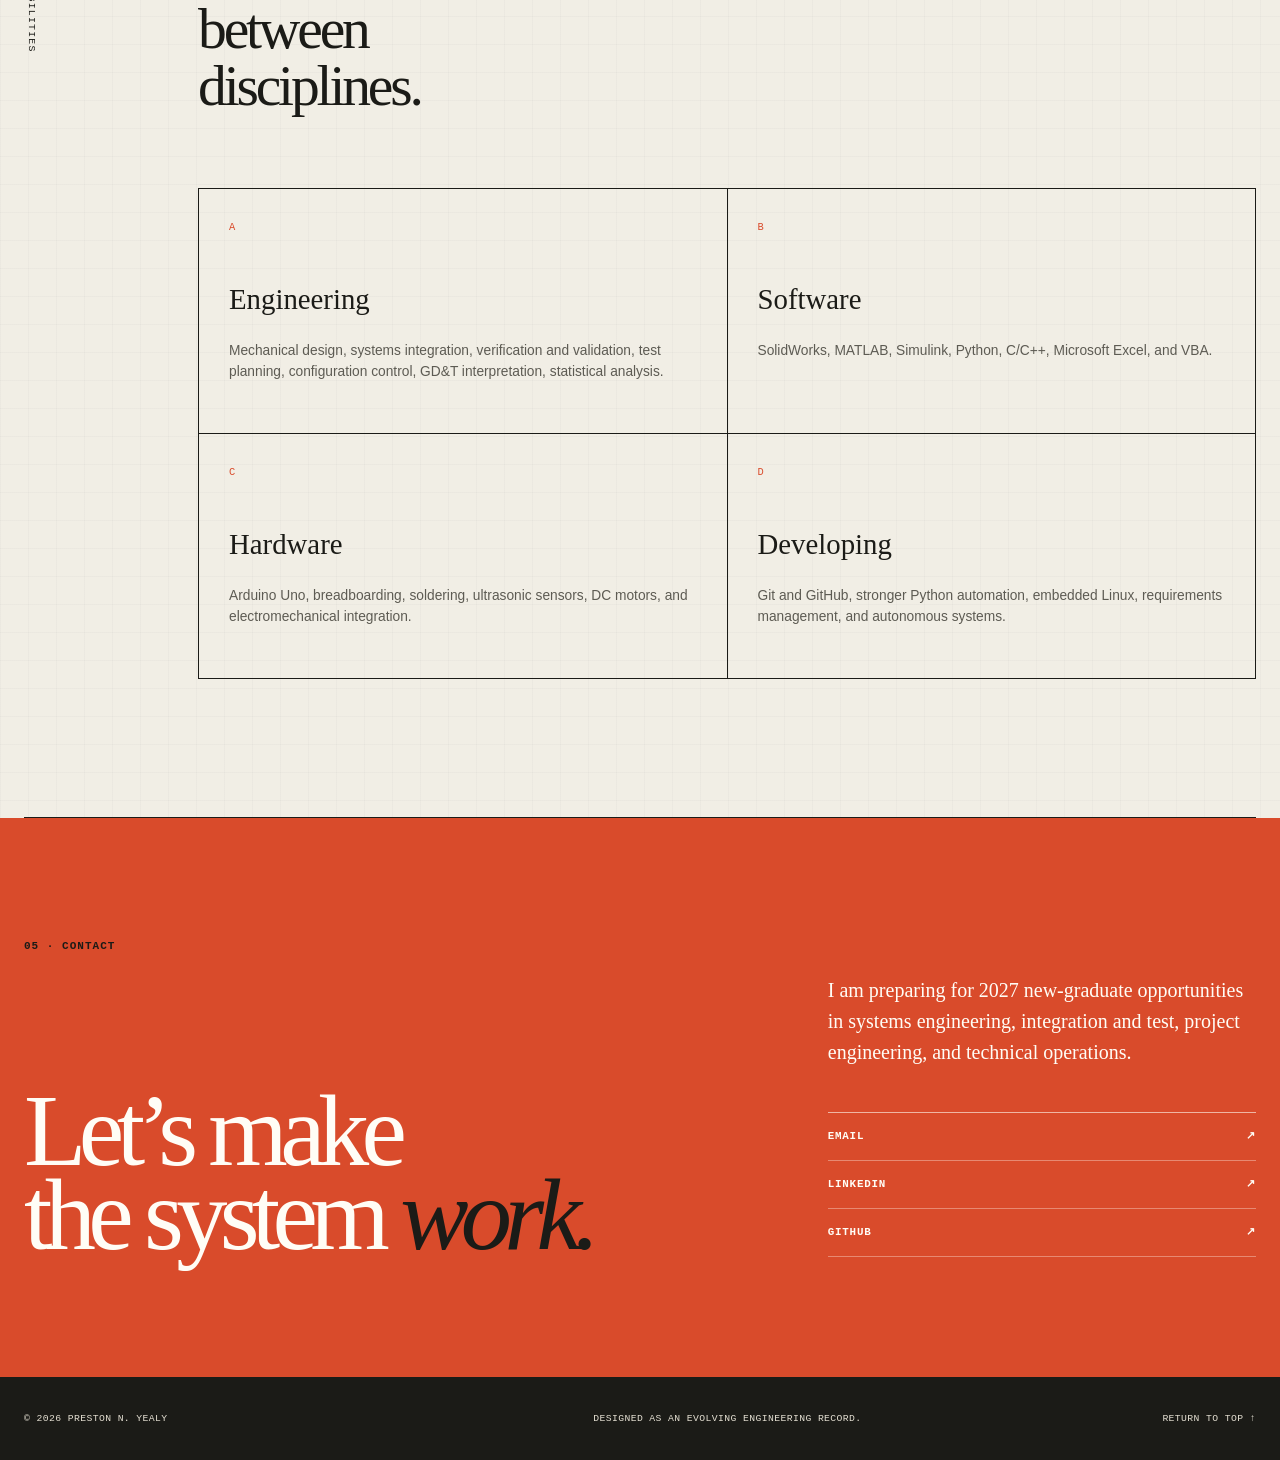
==== commit 04095eae: "Redesign portfolio with editorial visual system" ====
--- a/index.html
+++ b/index.html
@@ -3,51 +3,228 @@
 <head>
   <meta charset="UTF-8">
   <meta name="viewport" content="width=device-width, initial-scale=1.0">
-  <meta name="description" content="Mechanical engineering portfolio of Preston N. Yealy, focused on systems integration, test engineering, verification and validation, and defense technology.">
-  <title>Preston N. Yealy | Engineering Portfolio</title>
-  <style>
-    :root{--bg:#081018;--surface:#101b26;--surface2:#142231;--text:#f4f7fa;--muted:#9fb0bf;--line:#25394a;--accent:#66e3b4;--accent2:#9cc4ff;--max:1180px}
-    *{box-sizing:border-box}html{scroll-behavior:smooth}body{margin:0;background:radial-gradient(circle at 80% 5%,rgba(47,111,135,.18),transparent 28rem),var(--bg);color:var(--text);font-family:Inter,Arial,sans-serif;line-height:1.65}a{color:inherit}
-    header{position:sticky;top:0;z-index:50;display:flex;align-items:center;justify-content:space-between;min-height:72px;padding:0 max(24px,calc((100vw - var(--max))/2));border-bottom:1px solid rgba(37,57,74,.8);background:rgba(8,16,24,.9);backdrop-filter:blur(16px)}
-    .brand{color:var(--accent);font-family:monospace;font-weight:800;letter-spacing:.08em;text-decoration:none}.nav{display:flex;align-items:center;gap:25px}.nav a{color:var(--muted);font-size:.91rem;font-weight:700;text-decoration:none}.nav a:hover{color:var(--text)}.nav .cta{padding:8px 13px;border:1px solid var(--accent);border-radius:7px;color:var(--accent)}.menu{display:none;border:1px solid var(--line);border-radius:7px;background:transparent;color:var(--text);padding:8px 12px}
-    .section{width:min(calc(100% - 48px),var(--max));margin:auto;padding:108px 0}.hero{min-height:calc(100vh - 72px);display:grid;grid-template-columns:minmax(0,1.55fr) minmax(300px,.75fr);align-items:center;gap:64px}.eyebrow,.label,.type{margin:0 0 18px;color:var(--accent);font-family:monospace;font-size:.78rem;font-weight:700;letter-spacing:.08em;text-transform:uppercase}
-    h1,h2,h3,p{margin-top:0}h1{max-width:900px;margin-bottom:28px;font-size:clamp(3rem,7vw,6.2rem);line-height:.98;letter-spacing:-.055em}h2{margin-bottom:22px;font-size:clamp(2rem,4vw,3.5rem);line-height:1.08;letter-spacing:-.04em}h3{margin-bottom:12px;font-size:1.25rem;line-height:1.3}.hero-text{max-width:760px;color:var(--muted);font-size:clamp(1.05rem,2vw,1.23rem)}
-    .actions{display:flex;flex-wrap:wrap;gap:14px;margin:36px 0 48px}.button{display:inline-flex;align-items:center;justify-content:center;min-height:48px;padding:0 20px;border-radius:8px;font-weight:800;text-decoration:none}.primary{background:var(--accent);color:#06130e}.secondary{border:1px solid var(--line);background:rgba(255,255,255,.02)}
-    .facts{display:grid;grid-template-columns:repeat(4,1fr);gap:16px;padding:0;margin:0;list-style:none}.facts li{padding-top:14px;border-top:1px solid var(--line)}.facts strong,.facts span{display:block}.facts strong{font-size:.95rem}.facts span{margin-top:4px;color:var(--muted);font-size:.8rem}
-    .mission{padding:34px;border:1px solid var(--line);border-radius:16px;background:linear-gradient(145deg,rgba(102,227,180,.07),transparent 50%),var(--surface);box-shadow:0 28px 80px rgba(0,0,0,.24)}.mission h2{font-size:2rem}.mission p:not(.label){color:var(--muted)}.status{display:flex;align-items:center;gap:10px;margin-top:28px;padding-top:22px;border-top:1px solid var(--line);color:var(--muted);font-size:.86rem}.dot{width:9px;height:9px;border-radius:50%;background:var(--accent);box-shadow:0 0 16px rgba(102,227,180,.85)}
-    .split{display:grid;grid-template-columns:.8fr 1.2fr;gap:90px;border-top:1px solid var(--line)}.body{color:var(--muted);font-size:1.1rem}.heading{display:flex;justify-content:space-between;gap:40px;align-items:end;margin-bottom:54px}.heading>p{max-width:500px;color:var(--muted)}
-    .timeline{border-top:1px solid var(--line)}.job{display:grid;grid-template-columns:250px 1fr;gap:42px;padding:42px 0;border-bottom:1px solid var(--line)}.meta{color:var(--muted);font-family:monospace;font-size:.82rem}.meta p{margin-bottom:4px}.company{margin-bottom:4px;color:var(--accent2);font-family:monospace;font-size:.86rem}.job ul{margin:18px 0 0;padding-left:20px;color:var(--muted)}.job li+li{margin-top:10px}
-    .grid{display:grid;grid-template-columns:repeat(2,minmax(0,1fr));gap:18px}.project{position:relative;min-height:380px;display:flex;flex-direction:column;justify-content:space-between;padding:30px;overflow:hidden;border:1px solid var(--line);border-radius:14px;background:var(--surface)}.project.featured{grid-column:span 2;min-height:410px;background:radial-gradient(circle at 90% 10%,rgba(156,196,255,.14),transparent 18rem),linear-gradient(140deg,rgba(102,227,180,.08),transparent 45%),var(--surface)}.num{position:absolute;right:24px;top:18px;color:rgba(159,176,191,.19);font-family:monospace;font-size:4rem;font-weight:800}.project p:not(.type){max-width:720px;color:var(--muted)}.tags{display:flex;flex-wrap:wrap;gap:8px;padding:0;margin:24px 0 0;list-style:none}.tags li{padding:5px 9px;border:1px solid var(--line);border-radius:999px;color:var(--accent2);font-family:monospace;font-size:.72rem}.pending,.case-link{margin-top:30px;font-family:monospace;font-size:.79rem}.pending{color:#718493}.case-link{color:var(--accent);font-weight:700;text-decoration:none}.case-link:hover{text-decoration:underline}
-    .skills{display:grid;grid-template-columns:repeat(2,minmax(0,1fr));gap:18px}.skills article{padding:28px;border-top:1px solid var(--line)}.skills p{color:var(--muted)}.contact{margin-top:70px;margin-bottom:70px;padding:72px;border:1px solid var(--line);border-radius:18px;background:radial-gradient(circle at 15% 85%,rgba(102,227,180,.1),transparent 24rem),var(--surface)}.contact>p:not(.label){max-width:680px;color:var(--muted);font-size:1.1rem}.links{display:flex;flex-wrap:wrap;gap:24px;margin-top:34px}.links a{color:var(--accent);font-family:monospace;text-decoration:none}
-    footer{width:min(calc(100% - 48px),var(--max));display:flex;justify-content:space-between;gap:20px;margin:auto;padding:32px 0 50px;border-top:1px solid var(--line);color:var(--muted);font-size:.8rem}
-    @media(max-width:900px){.menu{display:block}.nav{position:absolute;top:72px;left:0;right:0;display:none;flex-direction:column;align-items:stretch;gap:0;padding:16px 24px 24px;border-bottom:1px solid var(--line);background:var(--bg)}.nav.open{display:flex}.nav a{padding:12px 0}.nav .cta{text-align:center}.hero{grid-template-columns:1fr;padding-top:80px;padding-bottom:80px}.facts{grid-template-columns:repeat(2,1fr)}.split{grid-template-columns:1fr;gap:28px}.heading{display:block}.job{grid-template-columns:1fr;gap:14px}}
-    @media(max-width:650px){.section{width:min(calc(100% - 32px),var(--max));padding:76px 0}h1{font-size:3.35rem}.grid,.skills{grid-template-columns:1fr}.project.featured{grid-column:auto}.contact{padding:38px 24px}footer{flex-direction:column}}
-  </style>
+  <meta name="description" content="Mechanical engineering portfolio of Preston N. Yealy, focused on systems integration, test engineering, project execution, and high-consequence products.">
+  <title>Preston N. Yealy | Mechanical Engineering</title>
+  <link rel="stylesheet" href="styles.css">
 </head>
-<body>
-<header><a class="brand" href="#top">PNY</a><button class="menu" aria-expanded="false">Menu</button><nav class="nav"><a href="#about">About</a><a href="#experience">Experience</a><a href="#projects">Projects</a><a href="#skills">Skills</a><a href="#contact">Contact</a><a class="cta" href="assets/Preston_Yealy_Resume.docx">Résumé</a></nav></header>
-<main id="top">
-<section class="section hero">
-  <div><p class="eyebrow">Mechanical Engineering · Systems Integration · Test Engineering</p><h1>I build, test, and improve complex engineering systems.</h1><p class="hero-text">I am a mechanical engineering student at the University of South Florida with experience in aerospace and defense product engineering, automated test reporting, production data analysis, systems integration, and verification and validation.</p><div class="actions"><a class="button primary" href="#projects">View projects</a><a class="button secondary" href="assets/Preston_Yealy_Resume.docx">Download résumé</a></div><ul class="facts"><li><strong>USF</strong><span>B.S. Mechanical Engineering</span></li><li><strong>3.53</strong><span>GPA</span></li><li><strong>Aug. 2027</strong><span>Expected graduation</span></li><li><strong>U.S. Citizen</strong><span>Defense-ready profile</span></li></ul></div>
-  <aside class="mission"><p class="label">Current mission</p><h2>Building toward defense-tech systems engineering.</h2><p>My current focus is expanding my capabilities in Python, Git, embedded systems, autonomous platforms, requirements, and system-level testing.</p><div class="status"><span class="dot"></span><span>Available for 2027 new-grad opportunities</span></div></aside>
-</section>
-<section id="about" class="section split"><div><p class="label">About</p><h2>Engineering beyond the CAD model.</h2></div><div class="body"><p>I am most interested in roles where mechanical hardware, electronics, software, manufacturing, and test operations meet. My experience has taught me to approach engineering work through measurable requirements, disciplined data analysis, cross-functional communication, and iterative verification.</p><p>Long term, I want to contribute to autonomous systems, aerospace platforms, defense technology, and other high-consequence products where reliability and execution matter.</p></div></section>
-<section id="experience" class="section"><div class="heading"><div><p class="label">Experience</p><h2>Applied engineering experience.</h2></div><p>Work spanning defense manufacturing, infrastructure systems, operations, and technical process improvement.</p></div><div class="timeline">
-<article class="job"><div class="meta"><p>May 2026 – Present</p><p>Pinellas Park, FL</p></div><div><p class="company">EnerSys</p><h3>Product Engineering Intern</h3><ul><li>Automated multi-source test-report generation with Excel and VBA, reducing preparation time from as much as four hours to under seven minutes.</li><li>Analyzed four years of production and test data from more than 30 thermal-battery lots to investigate long-term performance variation.</li><li>Collaborate with product, manufacturing, quality, and production engineers while interpreting engineering drawings and GD&amp;T for integration, configuration control, production analysis, and discrepancy investigations.</li></ul></div></article>
-<article class="job"><div class="meta"><p>May 2024 – May 2025</p><p>Tampa, FL</p></div><div><p class="company">Ultra Engineering</p><h3>Transportation Technician Aide</h3><ul><li>Field-verified infrastructure and equipment data at 34 signalized intersections across roughly 20 miles and three corridors.</li><li>Mapped traffic patterns, fiber routes, and communications infrastructure for a modernization report supporting an approximately $317K investment plan.</li></ul></div></article>
-<article class="job"><div class="meta"><p>Oct. 2023 – Apr. 2024</p><p>Tampa, FL</p></div><div><p class="company">Lucent Group, Inc.</p><h3>Operator I / Professional Engineering Student Intern</h3><ul><li>Coordinated real-time response and documentation for approximately 20 incidents per shift across a five-county FDOT traffic network.</li><li>Created an arterial-management onboarding workbook that reduced new-operator ramp-up time by approximately 30%.</li></ul></div></article>
-</div></section>
-<section id="projects" class="section"><div class="heading"><div><p class="label">Selected projects</p><h2>Designed, integrated, and verified.</h2></div><p>Each project can grow into a case study with requirements, architecture, test evidence, failures, and lessons learned.</p></div><div class="grid">
-<article class="project featured"><div class="num">01</div><div><p class="type">Flagship project · Planned</p><h3>Autonomous Ground Systems Platform</h3><p>A modular rover project intended to demonstrate mechanical design, embedded control, sensing, telemetry, autonomy, systems integration, and formal verification.</p><ul class="tags"><li>Python</li><li>Embedded systems</li><li>CAD</li><li>V&amp;V</li></ul></div><span class="pending">Development begins soon</span></article>
-<article class="project"><div class="num">02</div><div><p class="type">Automation · Data engineering</p><h3>Engineering Test-Report Automation</h3><p>A portfolio-safe case study describing the architecture, validation approach, and measured impact of an automated reporting workflow without exposing proprietary data.</p><ul class="tags"><li>Excel/VBA</li><li>Automation</li><li>Test data</li></ul></div><span class="pending">Case study in progress</span></article>
-<article class="project"><div class="num">03</div><div><p class="type">Mechatronics · V&amp;V</p><h3>Rocky the Bull Educational Robot</h3><p>A low-cost remote-controlled robot with a 3D-printed enclosure, dual DC motors, ultrasonic sensing, and a failure-mode-based verification matrix.</p><ul class="tags"><li>Arduino</li><li>Prototyping</li><li>Test planning</li></ul></div><span class="pending">Documentation pending</span></article>
-<article class="project"><div class="num">04</div><div><p class="type">Mechanical design</p><h3>Backyard Trebuchet</h3><p>A six-foot-wide SolidWorks assembly documented with fabrication drawings, an exploded view, a bill of materials, and a gravity-driven motion study.</p><ul class="tags"><li>SolidWorks</li><li>Kinematics</li><li>Fabrication</li></ul></div><a class="case-link" href="projects/trebuchet.html">Read case study →</a></article>
-<article class="project"><div class="num">05</div><div><p class="type">Embedded systems</p><h3>Arduino Sequence Memory Game</h3><p>A C++ prototype integrating buttons, LEDs, audio feedback, randomized sequences, input debouncing, and finite-state logic.</p><ul class="tags"><li>C++</li><li>Circuits</li><li>State logic</li></ul></div><span class="pending">Documentation pending</span></article>
-</div></section>
-<section id="skills" class="section"><div class="heading"><div><p class="label">Capabilities</p><h2>Technical toolkit.</h2></div></div><div class="skills"><article><h3>Engineering</h3><p>Mechanical design, systems integration, verification and validation, test planning, configuration control, GD&amp;T interpretation, statistical analysis, and prototyping.</p></article><article><h3>Software</h3><p>SolidWorks, MATLAB, Simulink, Python, C/C++, Microsoft Excel, and VBA.</p></article><article><h3>Hardware</h3><p>Arduino Uno, breadboarding, soldering, ultrasonic sensors, DC motors, and electromechanical integration.</p></article><article><h3>Currently learning</h3><p>Git, GitHub, stronger Python automation, embedded Linux, requirements management, and autonomous systems.</p></article></div></section>
-<section id="contact" class="section contact"><p class="label">Contact</p><h2>Let’s build systems that have to work.</h2><p>I am preparing for 2027 new-graduate opportunities in systems engineering, integration and test, project engineering, and defense technology.</p><div class="links"><a href="mailto:prestonyealy@gmail.com">prestonyealy@gmail.com</a><a href="https://www.linkedin.com/in/preston-yealy" target="_blank" rel="noreferrer">LinkedIn</a><a href="https://github.com/prestonyealy" target="_blank" rel="noreferrer">GitHub</a></div></section>
-</main>
-<footer><p>© <span id="year"></span> Preston N. Yealy</p><p>Built with HTML, CSS, JavaScript, and Git.</p></footer>
-<script>const b=document.querySelector('.menu'),n=document.querySelector('.nav');b.addEventListener('click',()=>{const o=n.classList.toggle('open');b.setAttribute('aria-expanded',String(o))});document.querySelectorAll('.nav a').forEach(a=>a.addEventListener('click',()=>n.classList.remove('open')));document.getElementById('year').textContent=new Date().getFullYear();</script>
+<body class="home-page">
+  <header class="site-header">
+    <div class="header-inner">
+      <a class="wordmark" href="#top" aria-label="Preston Yealy, home">
+        <span>PY</span>
+        <small>Mechanical<br>Engineering</small>
+      </a>
+      <button class="menu-button" type="button" aria-expanded="false" aria-controls="site-nav">Index</button>
+      <nav class="site-nav" id="site-nav" aria-label="Primary navigation">
+        <a href="#about"><span>01</span>Profile</a>
+        <a href="#experience"><span>02</span>Experience</a>
+        <a href="#projects"><span>03</span>Work</a>
+        <a href="#contact"><span>04</span>Contact</a>
+      </nav>
+    </div>
+  </header>
+
+  <main id="top">
+    <section class="home-hero">
+      <div class="hero-copy">
+        <p class="kicker">Preston N. Yealy · Tampa, Florida · Portfolio 2026</p>
+        <h1>Mechanical systems,<br><em>made legible.</em></h1>
+        <p class="hero-intro">I design, integrate, test, and improve physical systems—then turn the work into evidence that teams can use.</p>
+        <div class="hero-actions">
+          <a class="text-link" href="#projects">Explore selected work <span aria-hidden="true">↘</span></a>
+          <a class="text-link muted-link" href="assets/Preston_Yealy_Resume.docx">Download résumé <span aria-hidden="true">↓</span></a>
+        </div>
+      </div>
+
+      <figure class="hero-figure">
+        <div class="figure-frame">
+          <img src="assets/projects/trebuchet/solidworks-assembly.jpg" alt="SolidWorks rendering of Preston Yealy's trebuchet assembly">
+          <span class="crosshair crosshair-one" aria-hidden="true"></span>
+          <span class="crosshair crosshair-two" aria-hidden="true"></span>
+        </div>
+        <figcaption>
+          <span>Fig. 01</span>
+          <span>Backyard Trebuchet / SolidWorks assembly</span>
+          <span>Fall 2024</span>
+        </figcaption>
+      </figure>
+
+      <ul class="hero-facts" aria-label="Quick facts">
+        <li><strong>USF</strong><span>B.S. Mechanical Engineering</span></li>
+        <li><strong>3.53</strong><span>GPA</span></li>
+        <li><strong>08.2027</strong><span>Expected graduation</span></li>
+        <li><strong>Open</strong><span>2027 new-grad opportunities</span></li>
+      </ul>
+    </section>
+
+    <section id="about" class="editorial-section profile-section">
+      <div class="section-index">
+        <span>01</span>
+        <p>Profile</p>
+      </div>
+      <div class="section-heading">
+        <p class="kicker">Engineering beyond the CAD model</p>
+        <h2>Hardware is only the beginning.</h2>
+      </div>
+      <div class="section-body profile-copy">
+        <p class="lead">I am most useful where mechanical hardware, manufacturing, data, software, and test operations meet.</p>
+        <p>My experience has taught me to approach engineering work through measurable requirements, disciplined analysis, cross-functional communication, and iterative verification.</p>
+        <p>I am building toward roles in systems engineering, integration and test, project engineering, and technical operations—work where reliability and execution matter as much as the initial design.</p>
+      </div>
+      <aside class="margin-note">
+        <span>Current focus</span>
+        <p>Python automation / Git / embedded systems / requirements / system-level test</p>
+      </aside>
+    </section>
+
+    <section id="experience" class="editorial-section experience-section">
+      <div class="section-index">
+        <span>02</span>
+        <p>Experience</p>
+      </div>
+      <div class="section-heading">
+        <p class="kicker">Field notes</p>
+        <h2>Applied engineering, across the system.</h2>
+      </div>
+      <div class="experience-list">
+        <article class="experience-row">
+          <div class="experience-meta">
+            <span>2026—Present</span>
+            <span>Pinellas Park, FL</span>
+          </div>
+          <div class="experience-role">
+            <p>EnerSys</p>
+            <h3>Product Engineering Intern</h3>
+          </div>
+          <ul>
+            <li>Automated multi-source test-report generation with Excel and VBA, reducing preparation time from as much as four hours to under seven minutes.</li>
+            <li>Analyzed four years of production and test data across more than 30 thermal-battery lots.</li>
+            <li>Support integration, configuration control, production analysis, and discrepancy investigations across product, manufacturing, quality, and production engineering.</li>
+          </ul>
+        </article>
+        <article class="experience-row">
+          <div class="experience-meta">
+            <span>2024—2025</span>
+            <span>Tampa, FL</span>
+          </div>
+          <div class="experience-role">
+            <p>Ultra Engineering</p>
+            <h3>Transportation Technician Aide</h3>
+          </div>
+          <ul>
+            <li>Field-verified infrastructure at 34 signalized intersections across roughly 20 miles and three corridors.</li>
+            <li>Mapped traffic patterns, fiber routes, and communications infrastructure for an approximately $317K modernization plan.</li>
+          </ul>
+        </article>
+        <article class="experience-row">
+          <div class="experience-meta">
+            <span>2023—2024</span>
+            <span>Tampa, FL</span>
+          </div>
+          <div class="experience-role">
+            <p>Lucent Group, Inc.</p>
+            <h3>Operator I / Engineering Intern</h3>
+          </div>
+          <ul>
+            <li>Coordinated real-time response and documentation for approximately 20 incidents per shift across a five-county transportation network.</li>
+            <li>Created an onboarding workbook that reduced new-operator ramp-up time by approximately 30%.</li>
+          </ul>
+        </article>
+      </div>
+    </section>
+
+    <section id="projects" class="work-section">
+      <div class="work-intro">
+        <div>
+          <p class="kicker">03 · Selected work</p>
+          <h2>Drawings, decisions,<br>tests, and evidence.</h2>
+        </div>
+        <p>Projects are documented as engineering case studies: intent, architecture, tradeoffs, verification status, and what remains unknown.</p>
+      </div>
+
+      <article class="featured-work">
+        <a class="featured-image" href="projects/trebuchet.html" aria-label="Read the Backyard Trebuchet case study">
+          <img src="assets/projects/trebuchet/exploded-view-bom.png" alt="Exploded SolidWorks drawing and bill of materials for the trebuchet" loading="lazy">
+          <span class="image-stamp">Case study / 01</span>
+        </a>
+        <div class="featured-copy">
+          <div class="project-meta">
+            <span>Mechanical design</span>
+            <span>SolidWorks · Kinematics · Drawings</span>
+          </div>
+          <h3>Backyard<br><em>Trebuchet</em></h3>
+          <p>A six-foot-wide assembly documented from individual parts through exploded assembly, BOM, alternate positions, and gravity-driven motion study.</p>
+          <a class="project-link" href="projects/trebuchet.html">Open the case study <span aria-hidden="true">→</span></a>
+        </div>
+      </article>
+
+      <div class="project-ledger" aria-label="Additional projects">
+        <article>
+          <span class="ledger-number">02</span>
+          <div><p>Automation / Data</p><h3>Engineering Test-Report Automation</h3></div>
+          <p>Workflow architecture, validation strategy, and measured cycle-time improvement.</p>
+          <span class="ledger-status">Case study in progress</span>
+        </article>
+        <article>
+          <span class="ledger-number">03</span>
+          <div><p>Mechatronics / V&amp;V</p><h3>Rocky the Bull Educational Robot</h3></div>
+          <p>3D-printed enclosure, dual motors, ultrasonic sensing, and failure-mode-based verification.</p>
+          <span class="ledger-status">Documentation pending</span>
+        </article>
+        <article>
+          <span class="ledger-number">04</span>
+          <div><p>Embedded systems</p><h3>Arduino Sequence Memory Game</h3></div>
+          <p>Buttons, LEDs, audio feedback, randomized sequences, debouncing, and finite-state logic.</p>
+          <span class="ledger-status">Documentation pending</span>
+        </article>
+        <article>
+          <span class="ledger-number">05</span>
+          <div><p>Systems / Planned</p><h3>Autonomous Ground Systems Platform</h3></div>
+          <p>A modular rover for embedded control, sensing, telemetry, autonomy, integration, and formal verification.</p>
+          <span class="ledger-status">Development planned</span>
+        </article>
+      </div>
+    </section>
+
+    <section id="skills" class="editorial-section capabilities-section">
+      <div class="section-index">
+        <span>04</span>
+        <p>Capabilities</p>
+      </div>
+      <div class="section-heading">
+        <p class="kicker">Working toolkit</p>
+        <h2>Built to move between disciplines.</h2>
+      </div>
+      <div class="capability-grid">
+        <article><span>A</span><h3>Engineering</h3><p>Mechanical design, systems integration, verification and validation, test planning, configuration control, GD&amp;T interpretation, statistical analysis.</p></article>
+        <article><span>B</span><h3>Software</h3><p>SolidWorks, MATLAB, Simulink, Python, C/C++, Microsoft Excel, and VBA.</p></article>
+        <article><span>C</span><h3>Hardware</h3><p>Arduino Uno, breadboarding, soldering, ultrasonic sensors, DC motors, and electromechanical integration.</p></article>
+        <article><span>D</span><h3>Developing</h3><p>Git and GitHub, stronger Python automation, embedded Linux, requirements management, and autonomous systems.</p></article>
+      </div>
+    </section>
+
+    <section id="contact" class="contact-section">
+      <p class="kicker">05 · Contact</p>
+      <div class="contact-grid">
+        <h2>Let’s make<br>the system <em>work.</em></h2>
+        <div>
+          <p>I am preparing for 2027 new-graduate opportunities in systems engineering, integration and test, project engineering, and technical operations.</p>
+          <div class="contact-links">
+            <a href="mailto:prestonyealy@gmail.com">Email <span>↗</span></a>
+            <a href="https://www.linkedin.com/in/preston-yealy" target="_blank" rel="noreferrer">LinkedIn <span>↗</span></a>
+            <a href="https://github.com/prestonyealy" target="_blank" rel="noreferrer">GitHub <span>↗</span></a>
+          </div>
+        </div>
+      </div>
+    </section>
+  </main>
+
+  <footer class="site-footer">
+    <p>© <span data-year></span> Preston N. Yealy</p>
+    <p>Designed as an evolving engineering record.</p>
+    <a href="#top">Return to top ↑</a>
+  </footer>
+
+  <script src="script.js"></script>
 </body>
 </html>
--- a/styles.css
+++ b/styles.css
@@ -0,0 +1,1451 @@
+:root {
+  --paper: #f1eee5;
+  --paper-deep: #e4dfd2;
+  --ink: #1b1b17;
+  --ink-soft: #5d5b53;
+  --line: rgba(27, 27, 23, 0.24);
+  --line-light: rgba(27, 27, 23, 0.12);
+  --signal: #d94b2b;
+  --signal-dark: #a9341d;
+  --night: #1d2421;
+  --night-soft: #aeb5ad;
+  --white: #fffdf6;
+  --serif: "Iowan Old Style", "Palatino Linotype", "Book Antiqua", Georgia, serif;
+  --sans: "Helvetica Neue", Helvetica, Arial, sans-serif;
+  --mono: "IBM Plex Mono", "Courier New", monospace;
+  --max: 1260px;
+}
+
+* {
+  box-sizing: border-box;
+}
+
+html {
+  scroll-behavior: smooth;
+}
+
+body {
+  margin: 0;
+  overflow-x: hidden;
+  background:
+    linear-gradient(rgba(27, 27, 23, 0.025) 1px, transparent 1px),
+    linear-gradient(90deg, rgba(27, 27, 23, 0.025) 1px, transparent 1px),
+    var(--paper);
+  background-size: 28px 28px;
+  color: var(--ink);
+  font-family: var(--sans);
+  line-height: 1.55;
+}
+
+img {
+  max-width: 100%;
+}
+
+a {
+  color: inherit;
+}
+
+button,
+a {
+  -webkit-tap-highlight-color: transparent;
+}
+
+.site-header {
+  position: sticky;
+  top: 0;
+  z-index: 50;
+  border-bottom: 1px solid var(--line);
+  background: rgba(241, 238, 229, 0.93);
+  backdrop-filter: blur(14px);
+}
+
+.header-inner {
+  width: min(calc(100% - 48px), var(--max));
+  min-height: 84px;
+  display: flex;
+  align-items: center;
+  justify-content: space-between;
+  gap: 40px;
+  margin: auto;
+}
+
+.wordmark {
+  display: flex;
+  align-items: center;
+  gap: 13px;
+  text-decoration: none;
+}
+
+.wordmark > span {
+  display: grid;
+  width: 42px;
+  height: 42px;
+  place-items: center;
+  background: var(--ink);
+  color: var(--paper);
+  font-family: var(--mono);
+  font-size: 0.8rem;
+  font-weight: 700;
+  letter-spacing: 0.05em;
+}
+
+.wordmark small {
+  font-family: var(--mono);
+  font-size: 0.62rem;
+  line-height: 1.12;
+  letter-spacing: 0.08em;
+  text-transform: uppercase;
+}
+
+.site-nav {
+  display: flex;
+  align-items: center;
+  gap: 34px;
+}
+
+.site-nav a {
+  display: flex;
+  gap: 8px;
+  align-items: baseline;
+  font-size: 0.8rem;
+  font-weight: 700;
+  text-decoration: none;
+}
+
+.site-nav a span {
+  color: var(--signal);
+  font-family: var(--mono);
+  font-size: 0.62rem;
+}
+
+.site-nav a:hover {
+  color: var(--signal);
+}
+
+.menu-button {
+  display: none;
+  padding: 9px 12px;
+  border: 1px solid var(--ink);
+  background: transparent;
+  color: var(--ink);
+  font-family: var(--mono);
+  font-size: 0.7rem;
+  font-weight: 700;
+  text-transform: uppercase;
+}
+
+.kicker {
+  margin: 0 0 20px;
+  font-family: var(--mono);
+  font-size: 0.69rem;
+  font-weight: 700;
+  letter-spacing: 0.09em;
+  text-transform: uppercase;
+}
+
+.home-hero {
+  width: min(calc(100% - 48px), var(--max));
+  min-height: calc(100vh - 84px);
+  display: grid;
+  grid-template-columns: minmax(0, 1.04fr) minmax(360px, 0.78fr);
+  grid-template-rows: 1fr auto;
+  column-gap: clamp(50px, 7vw, 110px);
+  row-gap: 54px;
+  align-items: center;
+  margin: auto;
+  padding: 80px 0 46px;
+}
+
+.hero-copy {
+  align-self: center;
+}
+
+.hero-copy .kicker {
+  color: var(--signal);
+}
+
+.hero-copy h1 {
+  max-width: 780px;
+  margin: 0;
+  font-family: var(--serif);
+  font-size: clamp(4rem, 7.6vw, 7.6rem);
+  font-weight: 400;
+  letter-spacing: -0.07em;
+  line-height: 0.84;
+}
+
+.hero-copy h1 em,
+.featured-copy h3 em,
+.contact-grid h2 em {
+  color: var(--signal);
+  font-weight: 400;
+}
+
+.hero-intro {
+  max-width: 620px;
+  margin: 42px 0 0;
+  padding-left: 22px;
+  border-left: 3px solid var(--signal);
+  color: var(--ink-soft);
+  font-family: var(--serif);
+  font-size: clamp(1.15rem, 1.7vw, 1.5rem);
+  line-height: 1.45;
+}
+
+.hero-actions {
+  display: flex;
+  flex-wrap: wrap;
+  gap: 30px;
+  margin-top: 38px;
+}
+
+.text-link,
+.project-link {
+  display: inline-flex;
+  justify-content: space-between;
+  gap: 26px;
+  padding-bottom: 7px;
+  border-bottom: 1px solid var(--ink);
+  font-family: var(--mono);
+  font-size: 0.72rem;
+  font-weight: 700;
+  letter-spacing: 0.03em;
+  text-decoration: none;
+  text-transform: uppercase;
+}
+
+.text-link:hover,
+.project-link:hover {
+  border-color: var(--signal);
+  color: var(--signal);
+}
+
+.muted-link {
+  border-color: var(--line);
+  color: var(--ink-soft);
+}
+
+.hero-figure {
+  align-self: center;
+  margin: 0;
+}
+
+.figure-frame {
+  position: relative;
+  padding: clamp(18px, 2.5vw, 34px);
+  border: 1px solid var(--ink);
+  background: var(--white);
+  box-shadow: 16px 16px 0 var(--signal);
+}
+
+.figure-frame::before {
+  position: absolute;
+  top: 12px;
+  right: 14px;
+  content: "ASSY / 01";
+  color: var(--ink-soft);
+  font-family: var(--mono);
+  font-size: 0.58rem;
+  letter-spacing: 0.08em;
+}
+
+.figure-frame img {
+  display: block;
+  width: 100%;
+  aspect-ratio: 1.15;
+  object-fit: contain;
+}
+
+.crosshair {
+  position: absolute;
+  width: 19px;
+  height: 19px;
+}
+
+.crosshair::before,
+.crosshair::after {
+  position: absolute;
+  background: var(--signal);
+  content: "";
+}
+
+.crosshair::before {
+  top: 9px;
+  left: 0;
+  width: 19px;
+  height: 1px;
+}
+
+.crosshair::after {
+  top: 0;
+  left: 9px;
+  width: 1px;
+  height: 19px;
+}
+
+.crosshair-one {
+  top: 29%;
+  left: 43%;
+}
+
+.crosshair-two {
+  right: 25%;
+  bottom: 21%;
+}
+
+.hero-figure figcaption {
+  display: grid;
+  grid-template-columns: auto 1fr auto;
+  gap: 16px;
+  margin-top: 24px;
+  color: var(--ink-soft);
+  font-family: var(--mono);
+  font-size: 0.6rem;
+  letter-spacing: 0.04em;
+  text-transform: uppercase;
+}
+
+.hero-figure figcaption span:first-child {
+  color: var(--signal);
+}
+
+.hero-facts {
+  grid-column: 1 / -1;
+  display: grid;
+  grid-template-columns: repeat(4, 1fr);
+  gap: 0;
+  padding: 0;
+  margin: 0;
+  border-top: 1px solid var(--ink);
+  border-bottom: 1px solid var(--ink);
+  list-style: none;
+}
+
+.hero-facts li {
+  min-height: 92px;
+  padding: 18px 22px;
+  border-right: 1px solid var(--line);
+}
+
+.hero-facts li:first-child {
+  padding-left: 0;
+}
+
+.hero-facts li:last-child {
+  border-right: 0;
+}
+
+.hero-facts strong,
+.hero-facts span {
+  display: block;
+}
+
+.hero-facts strong {
+  margin-bottom: 5px;
+  font-family: var(--serif);
+  font-size: 1.12rem;
+  font-weight: 700;
+}
+
+.hero-facts span {
+  color: var(--ink-soft);
+  font-size: 0.72rem;
+}
+
+.editorial-section {
+  width: min(calc(100% - 48px), var(--max));
+  display: grid;
+  grid-template-columns: 110px minmax(270px, 0.8fr) minmax(0, 1.25fr);
+  column-gap: clamp(30px, 5vw, 80px);
+  margin: auto;
+  padding: 138px 0;
+  border-bottom: 1px solid var(--ink);
+}
+
+.section-index {
+  padding-top: 4px;
+  font-family: var(--mono);
+  text-transform: uppercase;
+}
+
+.section-index span {
+  display: block;
+  color: var(--signal);
+  font-size: 2.7rem;
+  line-height: 1;
+}
+
+.section-index p {
+  margin: 12px 0 0;
+  font-size: 0.62rem;
+  letter-spacing: 0.12em;
+  writing-mode: vertical-rl;
+}
+
+.section-heading h2,
+.work-intro h2 {
+  margin: 0;
+  font-family: var(--serif);
+  font-size: clamp(2.5rem, 4.5vw, 4.8rem);
+  font-weight: 400;
+  letter-spacing: -0.055em;
+  line-height: 0.98;
+}
+
+.section-heading .kicker {
+  color: var(--signal);
+}
+
+.section-body {
+  color: var(--ink-soft);
+  font-size: 1.02rem;
+}
+
+.section-body p {
+  max-width: 720px;
+  margin: 0 0 23px;
+}
+
+.section-body .lead {
+  color: var(--ink);
+  font-family: var(--serif);
+  font-size: clamp(1.45rem, 2.3vw, 2rem);
+  line-height: 1.3;
+}
+
+.profile-section {
+  position: relative;
+  grid-template-rows: auto auto;
+}
+
+.margin-note {
+  grid-column: 3;
+  margin-top: 70px;
+  padding: 19px 0 0 74px;
+  border-top: 1px solid var(--line);
+  background: linear-gradient(90deg, var(--signal) 0 48px, transparent 48px);
+  font-family: var(--mono);
+}
+
+.margin-note span {
+  display: block;
+  margin-bottom: 8px;
+  color: var(--signal);
+  font-size: 0.63rem;
+  font-weight: 700;
+  letter-spacing: 0.1em;
+  text-transform: uppercase;
+}
+
+.margin-note p {
+  max-width: 560px;
+  margin: 0;
+  color: var(--ink-soft);
+  font-size: 0.72rem;
+}
+
+.experience-section {
+  grid-template-rows: auto auto;
+}
+
+.experience-list {
+  grid-column: 2 / -1;
+  margin-top: 72px;
+  border-top: 1px solid var(--ink);
+}
+
+.experience-row {
+  display: grid;
+  grid-template-columns: 0.55fr 0.85fr 1.4fr;
+  gap: 34px;
+  padding: 38px 0 42px;
+  border-bottom: 1px solid var(--line);
+}
+
+.experience-meta {
+  font-family: var(--mono);
+  font-size: 0.66rem;
+}
+
+.experience-meta span {
+  display: block;
+  margin-bottom: 6px;
+}
+
+.experience-meta span:last-child {
+  color: var(--ink-soft);
+}
+
+.experience-role p {
+  margin: 0 0 5px;
+  color: var(--signal);
+  font-family: var(--mono);
+  font-size: 0.68rem;
+  font-weight: 700;
+  text-transform: uppercase;
+}
+
+.experience-role h3 {
+  margin: 0;
+  font-family: var(--serif);
+  font-size: 1.45rem;
+  line-height: 1.12;
+}
+
+.experience-row ul {
+  padding-left: 18px;
+  margin: 0;
+  color: var(--ink-soft);
+  font-size: 0.88rem;
+}
+
+.experience-row li + li {
+  margin-top: 12px;
+}
+
+.work-section {
+  padding: 140px max(24px, calc((100vw - var(--max)) / 2));
+  background:
+    linear-gradient(rgba(255, 253, 246, 0.025) 1px, transparent 1px),
+    linear-gradient(90deg, rgba(255, 253, 246, 0.025) 1px, transparent 1px),
+    var(--night);
+  background-size: 28px 28px;
+  color: var(--white);
+}
+
+.work-intro {
+  display: grid;
+  grid-template-columns: 1.2fr 0.7fr;
+  gap: 80px;
+  align-items: end;
+  margin-bottom: 90px;
+}
+
+.work-intro .kicker {
+  color: #f06a47;
+}
+
+.work-intro > p {
+  max-width: 480px;
+  margin: 0;
+  color: var(--night-soft);
+  font-family: var(--serif);
+  font-size: 1.25rem;
+}
+
+.featured-work {
+  display: grid;
+  grid-template-columns: minmax(0, 1.2fr) minmax(330px, 0.8fr);
+  gap: clamp(45px, 7vw, 110px);
+  align-items: center;
+  padding-bottom: 110px;
+}
+
+.featured-image {
+  position: relative;
+  display: block;
+  overflow: hidden;
+  border: 1px solid rgba(255, 253, 246, 0.28);
+  background: #e8e7df;
+}
+
+.featured-image img {
+  display: block;
+  width: 100%;
+  transition: transform 500ms ease;
+}
+
+.featured-image:hover img {
+  transform: scale(1.025);
+}
+
+.image-stamp {
+  position: absolute;
+  right: 0;
+  bottom: 0;
+  padding: 12px 15px;
+  background: var(--signal);
+  color: var(--white);
+  font-family: var(--mono);
+  font-size: 0.63rem;
+  font-weight: 700;
+  letter-spacing: 0.06em;
+  text-transform: uppercase;
+}
+
+.project-meta {
+  display: flex;
+  justify-content: space-between;
+  gap: 20px;
+  padding-bottom: 14px;
+  border-bottom: 1px solid rgba(255, 253, 246, 0.24);
+  color: var(--night-soft);
+  font-family: var(--mono);
+  font-size: 0.6rem;
+  text-transform: uppercase;
+}
+
+.featured-copy h3 {
+  margin: 38px 0 30px;
+  font-family: var(--serif);
+  font-size: clamp(3.5rem, 6vw, 6.5rem);
+  font-weight: 400;
+  letter-spacing: -0.065em;
+  line-height: 0.82;
+}
+
+.featured-copy p {
+  max-width: 520px;
+  margin: 0 0 38px;
+  color: var(--night-soft);
+  font-size: 0.94rem;
+}
+
+.featured-copy .project-link {
+  border-color: rgba(255, 253, 246, 0.4);
+}
+
+.project-ledger {
+  border-top: 1px solid rgba(255, 253, 246, 0.5);
+}
+
+.project-ledger article {
+  display: grid;
+  grid-template-columns: 70px 1fr 1fr 170px;
+  gap: 28px;
+  align-items: center;
+  min-height: 148px;
+  border-bottom: 1px solid rgba(255, 253, 246, 0.17);
+}
+
+.ledger-number {
+  color: #f06a47;
+  font-family: var(--mono);
+  font-size: 0.72rem;
+}
+
+.project-ledger article > div p {
+  margin: 0 0 7px;
+  color: #f06a47;
+  font-family: var(--mono);
+  font-size: 0.58rem;
+  letter-spacing: 0.08em;
+  text-transform: uppercase;
+}
+
+.project-ledger h3 {
+  margin: 0;
+  font-family: var(--serif);
+  font-size: 1.45rem;
+  font-weight: 400;
+}
+
+.project-ledger article > p {
+  margin: 0;
+  color: var(--night-soft);
+  font-size: 0.82rem;
+}
+
+.ledger-status {
+  color: var(--night-soft);
+  font-family: var(--mono);
+  font-size: 0.61rem;
+  text-align: right;
+  text-transform: uppercase;
+}
+
+.capabilities-section {
+  grid-template-rows: auto auto;
+}
+
+.capability-grid {
+  grid-column: 2 / -1;
+  display: grid;
+  grid-template-columns: repeat(2, 1fr);
+  margin-top: 74px;
+  border-top: 1px solid var(--ink);
+  border-left: 1px solid var(--ink);
+}
+
+.capability-grid article {
+  min-height: 245px;
+  padding: 30px;
+  border-right: 1px solid var(--ink);
+  border-bottom: 1px solid var(--ink);
+}
+
+.capability-grid article > span {
+  display: block;
+  color: var(--signal);
+  font-family: var(--mono);
+  font-size: 0.65rem;
+}
+
+.capability-grid h3 {
+  margin: 42px 0 18px;
+  font-family: var(--serif);
+  font-size: 1.8rem;
+  font-weight: 400;
+}
+
+.capability-grid p {
+  margin: 0;
+  color: var(--ink-soft);
+  font-size: 0.86rem;
+}
+
+.contact-section {
+  padding: 120px max(24px, calc((100vw - var(--max)) / 2));
+  background: var(--signal);
+  color: var(--white);
+}
+
+.contact-section .kicker {
+  color: var(--ink);
+}
+
+.contact-grid {
+  display: grid;
+  grid-template-columns: 1.25fr 0.75fr;
+  gap: 90px;
+  align-items: end;
+}
+
+.contact-grid h2 {
+  margin: 0;
+  font-family: var(--serif);
+  font-size: clamp(4rem, 8vw, 8.5rem);
+  font-weight: 400;
+  letter-spacing: -0.075em;
+  line-height: 0.82;
+}
+
+.contact-grid h2 em {
+  color: var(--ink);
+}
+
+.contact-grid > div > p {
+  margin: 0 0 44px;
+  font-family: var(--serif);
+  font-size: 1.25rem;
+}
+
+.contact-links {
+  border-top: 1px solid rgba(255, 253, 246, 0.6);
+}
+
+.contact-links a {
+  display: flex;
+  justify-content: space-between;
+  padding: 15px 0;
+  border-bottom: 1px solid rgba(255, 253, 246, 0.35);
+  font-family: var(--mono);
+  font-size: 0.68rem;
+  font-weight: 700;
+  letter-spacing: 0.07em;
+  text-decoration: none;
+  text-transform: uppercase;
+}
+
+.contact-links a:hover {
+  color: var(--ink);
+}
+
+.site-footer {
+  display: grid;
+  grid-template-columns: 1fr 1fr auto;
+  gap: 30px;
+  padding: 34px max(24px, calc((100vw - var(--max)) / 2));
+  background: var(--ink);
+  color: var(--paper-deep);
+  font-family: var(--mono);
+  font-size: 0.61rem;
+  letter-spacing: 0.04em;
+  text-transform: uppercase;
+}
+
+.site-footer p {
+  margin: 0;
+}
+
+.site-footer a {
+  text-decoration: none;
+}
+
+.site-footer a:hover {
+  color: #f06a47;
+}
+
+/* Project case study */
+
+.project-page {
+  background: var(--paper);
+}
+
+.case-header .header-inner {
+  max-width: 1120px;
+}
+
+.back-link {
+  font-family: var(--mono);
+  font-size: 0.68rem;
+  font-weight: 700;
+  letter-spacing: 0.05em;
+  text-decoration: none;
+  text-transform: uppercase;
+}
+
+.back-link:hover {
+  color: var(--signal);
+}
+
+.case-main {
+  width: min(calc(100% - 48px), 1120px);
+  margin: auto;
+}
+
+.case-masthead {
+  padding: 100px 0 72px;
+  border-bottom: 1px solid var(--ink);
+}
+
+.case-title-grid {
+  display: grid;
+  grid-template-columns: 120px 1fr;
+  gap: 44px;
+}
+
+.case-number {
+  color: var(--signal);
+  font-family: var(--mono);
+  font-size: 4.8rem;
+  line-height: 0.9;
+}
+
+.case-masthead .kicker {
+  color: var(--signal);
+}
+
+.case-masthead h1 {
+  max-width: 870px;
+  margin: 0;
+  font-family: var(--serif);
+  font-size: clamp(4.5rem, 9vw, 8.6rem);
+  font-weight: 400;
+  letter-spacing: -0.075em;
+  line-height: 0.82;
+}
+
+.case-masthead h1 em {
+  color: var(--signal);
+  font-weight: 400;
+}
+
+.case-summary {
+  display: grid;
+  grid-template-columns: 1fr 1fr;
+  gap: 70px;
+  align-items: end;
+  margin-top: 70px;
+}
+
+.case-summary > p {
+  margin: 0;
+  font-family: var(--serif);
+  font-size: 1.4rem;
+  line-height: 1.4;
+}
+
+.case-facts {
+  display: grid;
+  grid-template-columns: repeat(2, 1fr);
+  gap: 0;
+  padding: 0;
+  margin: 0;
+  border-top: 1px solid var(--ink);
+  border-left: 1px solid var(--ink);
+  list-style: none;
+}
+
+.case-facts li {
+  padding: 17px;
+  border-right: 1px solid var(--ink);
+  border-bottom: 1px solid var(--ink);
+}
+
+.case-facts strong,
+.case-facts span {
+  display: block;
+}
+
+.case-facts strong {
+  font-family: var(--serif);
+  font-size: 1.15rem;
+}
+
+.case-facts span {
+  color: var(--ink-soft);
+  font-family: var(--mono);
+  font-size: 0.59rem;
+  text-transform: uppercase;
+}
+
+.case-hero-image {
+  margin: 0;
+  padding: 70px 0;
+  border-bottom: 1px solid var(--ink);
+}
+
+.case-hero-image img {
+  display: block;
+  width: 100%;
+  max-height: 720px;
+  object-fit: contain;
+  padding: 35px;
+  border: 1px solid var(--ink);
+  background: var(--white);
+}
+
+.case-hero-image figcaption,
+.drawing-grid figcaption {
+  display: flex;
+  justify-content: space-between;
+  gap: 20px;
+  margin-top: 13px;
+  color: var(--ink-soft);
+  font-family: var(--mono);
+  font-size: 0.6rem;
+  text-transform: uppercase;
+}
+
+.case-section {
+  display: grid;
+  grid-template-columns: 120px 0.72fr 1.28fr;
+  gap: 44px;
+  padding: 105px 0;
+  border-bottom: 1px solid var(--ink);
+}
+
+.case-section-index {
+  color: var(--signal);
+  font-family: var(--mono);
+  font-size: 0.72rem;
+}
+
+.case-section h2 {
+  margin: 0;
+  font-family: var(--serif);
+  font-size: clamp(2.3rem, 4.2vw, 4.2rem);
+  font-weight: 400;
+  letter-spacing: -0.05em;
+  line-height: 0.98;
+}
+
+.case-prose {
+  color: var(--ink-soft);
+  font-size: 1rem;
+}
+
+.case-prose p {
+  margin: 0 0 22px;
+}
+
+.case-prose .lead {
+  color: var(--ink);
+  font-family: var(--serif);
+  font-size: 1.55rem;
+  line-height: 1.35;
+}
+
+.drawing-section {
+  padding: 105px 0;
+  border-bottom: 1px solid var(--ink);
+}
+
+.drawing-section-header {
+  display: grid;
+  grid-template-columns: 120px 1fr 1fr;
+  gap: 44px;
+  align-items: end;
+  margin-bottom: 52px;
+}
+
+.drawing-section-header p:last-child {
+  margin: 0;
+  color: var(--ink-soft);
+}
+
+.drawing-grid {
+  display: grid;
+  grid-template-columns: 1.08fr 0.92fr;
+  gap: 26px;
+}
+
+.drawing-grid figure {
+  margin: 0;
+}
+
+.drawing-grid img {
+  display: block;
+  width: 100%;
+  border: 1px solid var(--ink);
+  background: #e9e8df;
+}
+
+.workflow-grid {
+  grid-column: 2 / -1;
+  display: grid;
+  grid-template-columns: repeat(2, 1fr);
+  border-top: 1px solid var(--ink);
+  border-left: 1px solid var(--ink);
+}
+
+.workflow-grid article {
+  min-height: 215px;
+  padding: 27px;
+  border-right: 1px solid var(--ink);
+  border-bottom: 1px solid var(--ink);
+}
+
+.workflow-grid span {
+  color: var(--signal);
+  font-family: var(--mono);
+  font-size: 0.62rem;
+}
+
+.workflow-grid h3 {
+  margin: 38px 0 14px;
+  font-family: var(--serif);
+  font-size: 1.5rem;
+}
+
+.workflow-grid p {
+  margin: 0;
+  color: var(--ink-soft);
+  font-size: 0.84rem;
+}
+
+.tradeoff-section {
+  margin: 0;
+  padding: 110px 0;
+  background: var(--night);
+  box-shadow: 0 0 0 100vmax var(--night);
+  clip-path: inset(0 -100vmax);
+  color: var(--white);
+}
+
+.tradeoff-grid {
+  display: grid;
+  grid-template-columns: 120px 1fr 1fr;
+  gap: 44px;
+}
+
+.tradeoff-grid .case-section-index {
+  color: #f06a47;
+}
+
+.tradeoff-grid blockquote {
+  margin: 0;
+  font-family: var(--serif);
+  font-size: clamp(2.4rem, 4.5vw, 4.6rem);
+  letter-spacing: -0.05em;
+  line-height: 0.98;
+}
+
+.tradeoff-copy {
+  color: var(--night-soft);
+}
+
+.tradeoff-copy p {
+  margin: 0 0 22px;
+}
+
+.verification-section {
+  padding: 105px 0;
+  border-bottom: 1px solid var(--ink);
+}
+
+.verification-header {
+  display: grid;
+  grid-template-columns: 120px 1fr;
+  gap: 44px;
+  margin-bottom: 50px;
+}
+
+.verification-header h2 {
+  max-width: 800px;
+  margin: 0;
+  font-family: var(--serif);
+  font-size: clamp(2.5rem, 5vw, 5rem);
+  font-weight: 400;
+  letter-spacing: -0.055em;
+  line-height: 0.94;
+}
+
+.verification-table {
+  width: 100%;
+  border-collapse: collapse;
+}
+
+.verification-table th,
+.verification-table td {
+  padding: 18px 14px;
+  border-top: 1px solid var(--ink);
+  text-align: left;
+  vertical-align: top;
+}
+
+.verification-table th {
+  font-family: var(--mono);
+  font-size: 0.61rem;
+  letter-spacing: 0.07em;
+  text-transform: uppercase;
+}
+
+.verification-table td {
+  color: var(--ink-soft);
+  font-size: 0.86rem;
+}
+
+.verification-table td:first-child {
+  width: 24%;
+  color: var(--ink);
+  font-family: var(--serif);
+  font-size: 1.08rem;
+}
+
+.verification-table td:last-child {
+  width: 18%;
+  color: var(--signal);
+  font-family: var(--mono);
+  font-size: 0.63rem;
+  text-transform: uppercase;
+}
+
+.next-section {
+  padding: 110px 0 130px;
+}
+
+.next-section .case-section-index {
+  display: block;
+  margin-bottom: 28px;
+}
+
+.next-section h2 {
+  max-width: 940px;
+  margin: 0 0 45px;
+  font-family: var(--serif);
+  font-size: clamp(3rem, 6vw, 6.3rem);
+  font-weight: 400;
+  letter-spacing: -0.065em;
+  line-height: 0.9;
+}
+
+.next-callout {
+  display: grid;
+  grid-template-columns: 190px 1fr;
+  gap: 38px;
+  max-width: 850px;
+  margin-left: auto;
+  padding-top: 24px;
+  border-top: 3px solid var(--signal);
+}
+
+.next-callout strong {
+  font-family: var(--mono);
+  font-size: 0.65rem;
+  text-transform: uppercase;
+}
+
+.next-callout p {
+  margin: 0;
+  color: var(--ink-soft);
+}
+
+@media (max-width: 980px) {
+  .home-hero {
+    grid-template-columns: 1fr 0.72fr;
+    column-gap: 42px;
+  }
+
+  .hero-copy h1 {
+    font-size: clamp(3.8rem, 8vw, 6.2rem);
+  }
+
+  .editorial-section {
+    grid-template-columns: 70px 0.78fr 1.22fr;
+    column-gap: 34px;
+  }
+
+  .experience-row {
+    grid-template-columns: 0.45fr 0.75fr 1.4fr;
+    gap: 24px;
+  }
+
+  .project-ledger article {
+    grid-template-columns: 50px 1fr 1fr;
+  }
+
+  .ledger-status {
+    display: none;
+  }
+
+  .case-section,
+  .tradeoff-grid {
+    grid-template-columns: 80px 0.8fr 1.2fr;
+    gap: 30px;
+  }
+}
+
+@media (max-width: 760px) {
+  .header-inner {
+    width: min(calc(100% - 32px), var(--max));
+    min-height: 72px;
+  }
+
+  .menu-button {
+    display: block;
+  }
+
+  .site-nav {
+    position: absolute;
+    top: 72px;
+    left: 0;
+    right: 0;
+    display: none;
+    flex-direction: column;
+    align-items: stretch;
+    gap: 0;
+    padding: 8px 16px 18px;
+    border-bottom: 1px solid var(--ink);
+    background: var(--paper);
+  }
+
+  .site-nav.is-open {
+    display: flex;
+  }
+
+  .site-nav a {
+    justify-content: space-between;
+    padding: 15px 0;
+    border-bottom: 1px solid var(--line);
+  }
+
+  .home-hero {
+    width: min(calc(100% - 32px), var(--max));
+    min-height: auto;
+    grid-template-columns: 1fr;
+    grid-template-rows: auto;
+    gap: 56px;
+    padding: 70px 0 35px;
+  }
+
+  .hero-copy h1 {
+    font-size: clamp(3.55rem, 17vw, 5rem);
+  }
+
+  .hero-intro {
+    margin-top: 34px;
+  }
+
+  .hero-figure {
+    max-width: 520px;
+  }
+
+  .figure-frame {
+    box-shadow: 10px 10px 0 var(--signal);
+  }
+
+  .hero-facts {
+    grid-template-columns: repeat(2, 1fr);
+  }
+
+  .hero-facts li,
+  .hero-facts li:first-child {
+    min-height: 82px;
+    padding: 15px 12px;
+    border-bottom: 1px solid var(--line);
+  }
+
+  .hero-facts li:nth-child(2) {
+    border-right: 0;
+  }
+
+  .editorial-section {
+    width: min(calc(100% - 32px), var(--max));
+    grid-template-columns: 50px 1fr;
+    gap: 26px;
+    padding: 88px 0;
+  }
+
+  .section-index span {
+    font-size: 2rem;
+  }
+
+  .section-heading {
+    grid-column: 2;
+  }
+
+  .section-body,
+  .experience-list,
+  .capability-grid {
+    grid-column: 1 / -1;
+  }
+
+  .section-body {
+    margin-top: 42px;
+  }
+
+  .margin-note {
+    grid-column: 1 / -1;
+    margin-top: 42px;
+    padding-left: 62px;
+  }
+
+  .experience-list {
+    margin-top: 52px;
+  }
+
+  .experience-row {
+    grid-template-columns: 1fr;
+    gap: 19px;
+  }
+
+  .work-section {
+    padding: 92px 16px;
+  }
+
+  .work-intro,
+  .featured-work,
+  .contact-grid {
+    grid-template-columns: 1fr;
+    gap: 46px;
+  }
+
+  .work-intro {
+    margin-bottom: 62px;
+  }
+
+  .featured-work {
+    padding-bottom: 80px;
+  }
+
+  .featured-copy h3 {
+    font-size: clamp(3.7rem, 17vw, 5.4rem);
+  }
+
+  .project-ledger article {
+    grid-template-columns: 36px 1fr;
+    gap: 14px;
+    padding: 25px 0;
+  }
+
+  .project-ledger article > p {
+    grid-column: 2;
+  }
+
+  .capability-grid {
+    grid-template-columns: 1fr;
+    margin-top: 50px;
+  }
+
+  .capability-grid article {
+    min-height: 215px;
+  }
+
+  .contact-section {
+    padding: 90px 16px;
+  }
+
+  .contact-grid h2 {
+    font-size: clamp(4rem, 19vw, 6rem);
+  }
+
+  .site-footer {
+    grid-template-columns: 1fr;
+    padding: 30px 16px;
+  }
+
+  .case-main {
+    width: min(calc(100% - 32px), 1120px);
+  }
+
+  .case-masthead {
+    padding: 72px 0 52px;
+  }
+
+  .case-title-grid,
+  .case-summary,
+  .case-section,
+  .drawing-section-header,
+  .tradeoff-grid,
+  .verification-header {
+    grid-template-columns: 1fr;
+    gap: 28px;
+  }
+
+  .case-number {
+    font-size: 2.4rem;
+  }
+
+  .case-masthead h1 {
+    font-size: clamp(4rem, 21vw, 6rem);
+  }
+
+  .case-summary {
+    margin-top: 52px;
+  }
+
+  .case-hero-image {
+    padding: 50px 0;
+  }
+
+  .case-hero-image img {
+    padding: 18px;
+  }
+
+  .case-section,
+  .drawing-section,
+  .verification-section {
+    padding: 78px 0;
+  }
+
+  .case-prose,
+  .workflow-grid {
+    grid-column: auto;
+  }
+
+  .drawing-grid,
+  .workflow-grid {
+    grid-template-columns: 1fr;
+  }
+
+  .tradeoff-section {
+    padding-top: 80px;
+    padding-bottom: 80px;
+  }
+
+  .verification-table {
+    display: block;
+    overflow-x: auto;
+  }
+
+  .next-section {
+    padding: 80px 0 95px;
+  }
+
+  .next-callout {
+    grid-template-columns: 1fr;
+    gap: 16px;
+  }
+}
+
+@media (prefers-reduced-motion: reduce) {
+  html {
+    scroll-behavior: auto;
+  }
+
+  .featured-image img {
+    transition: none;
+  }
+}
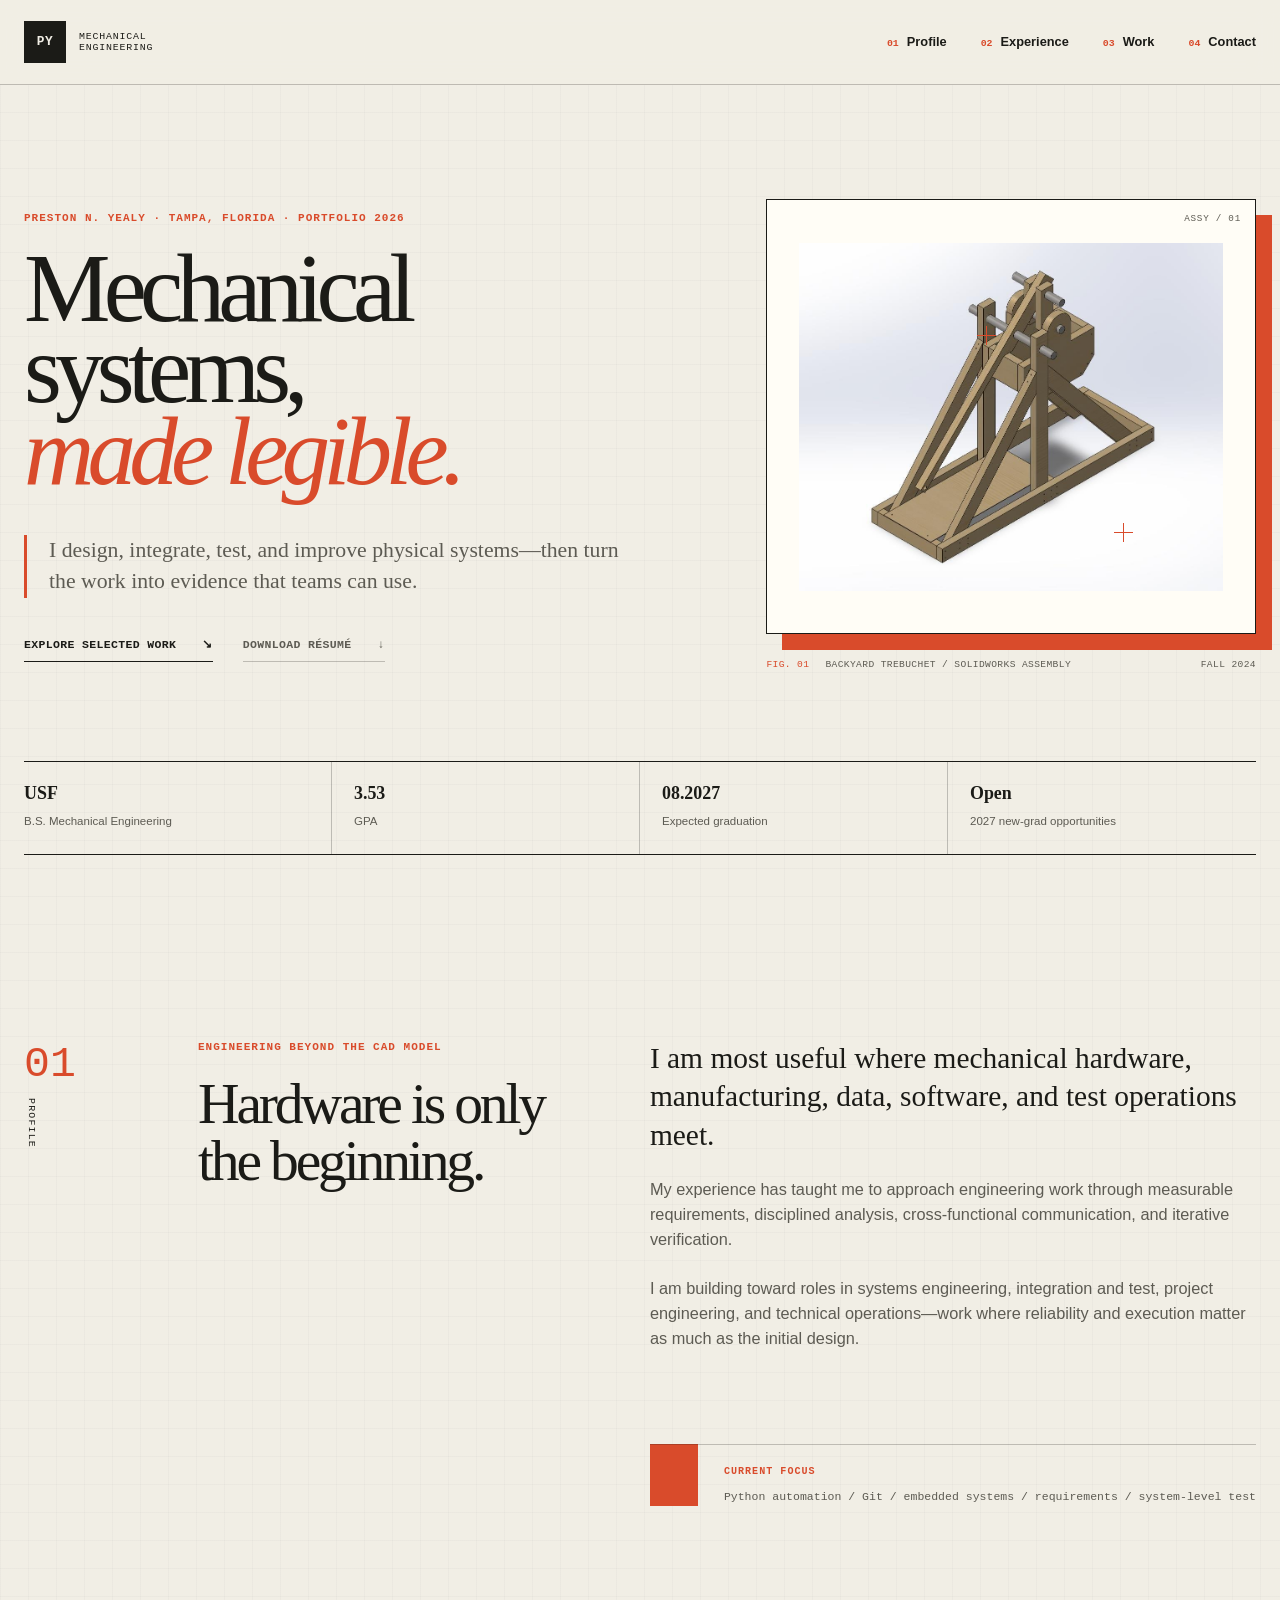
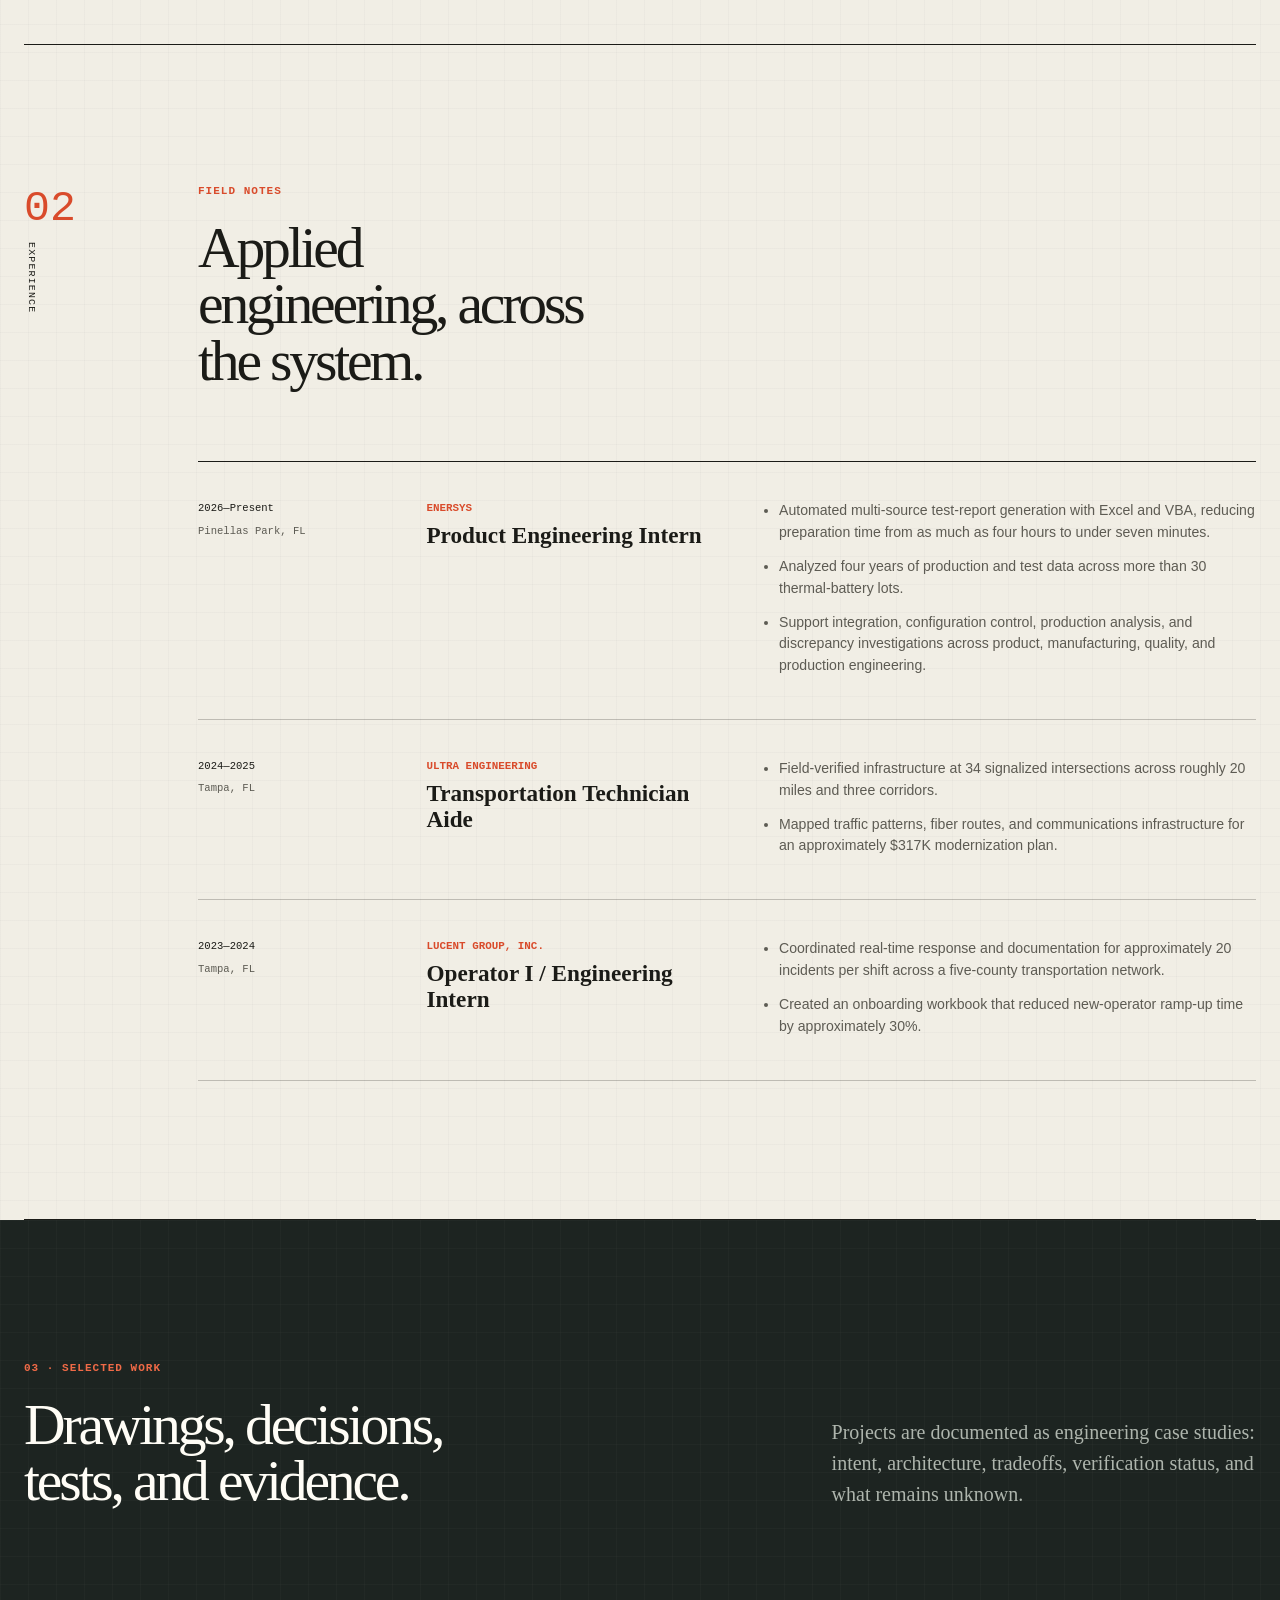
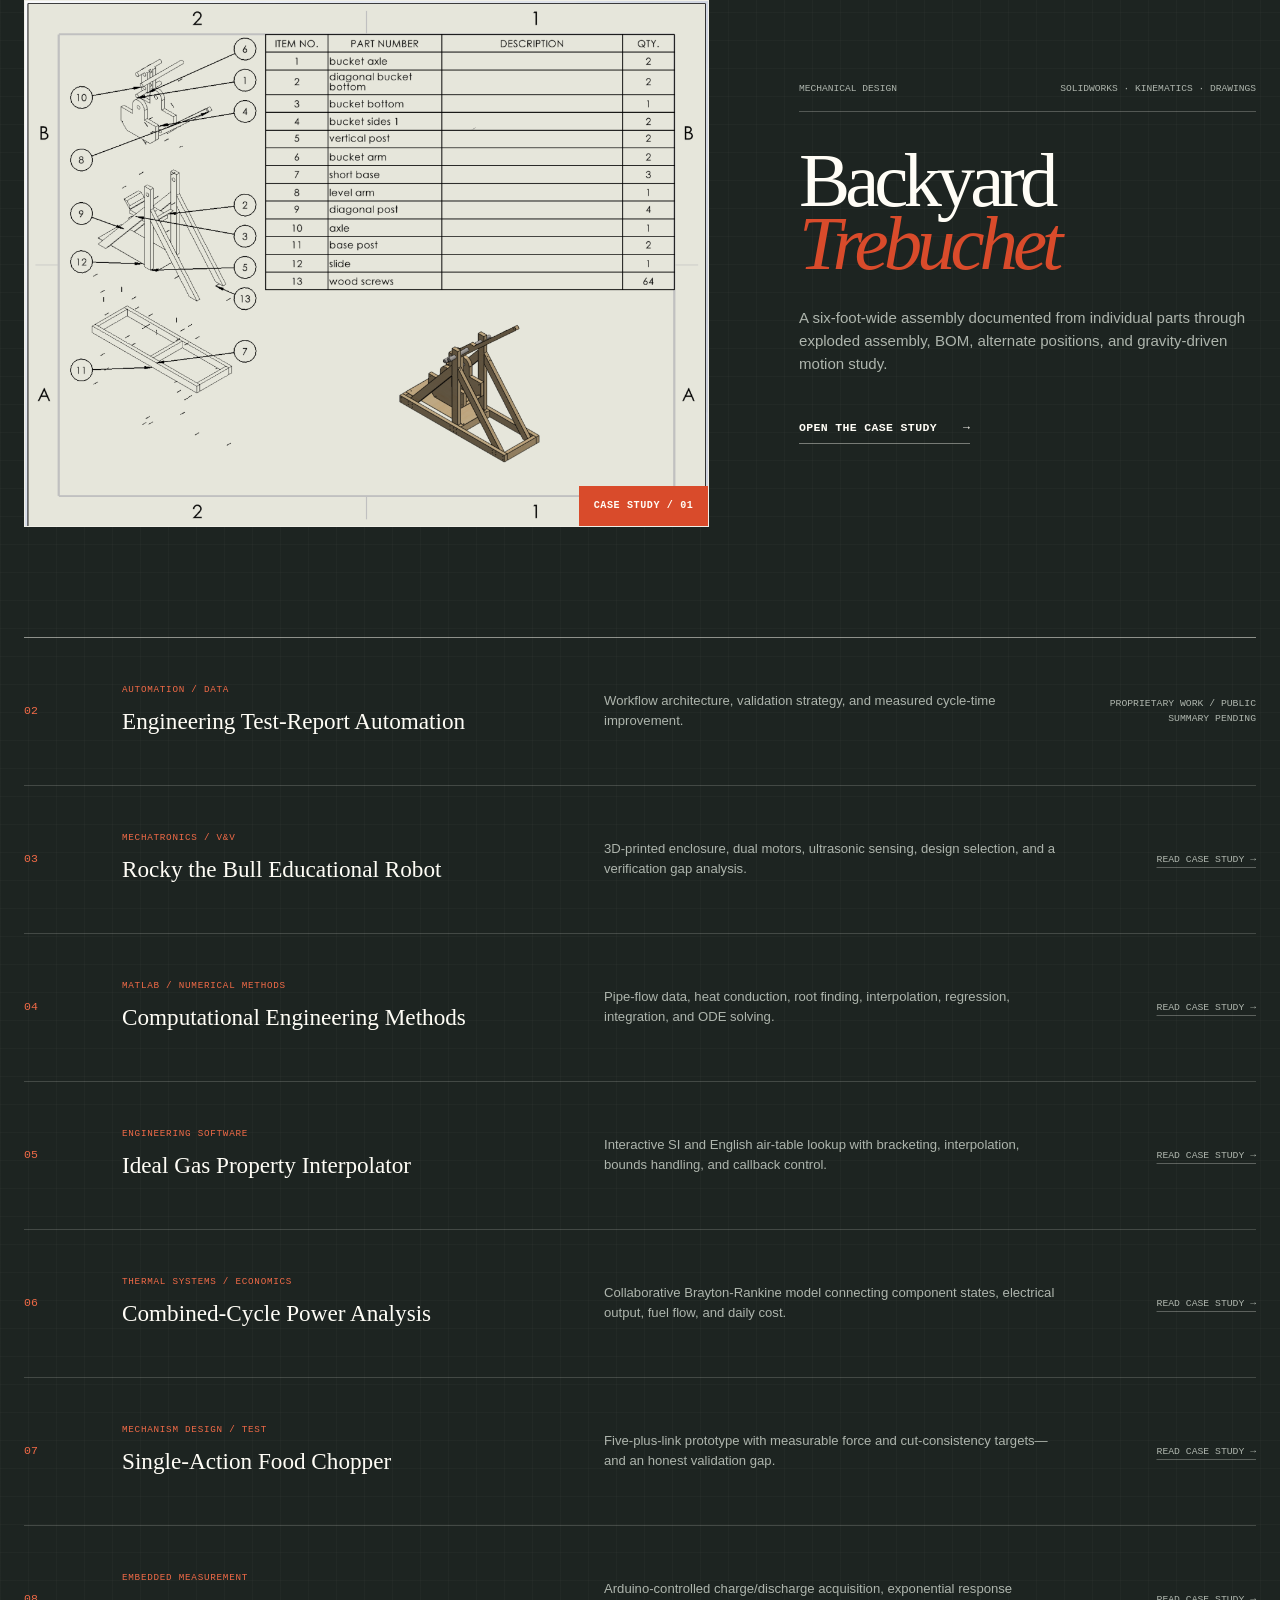
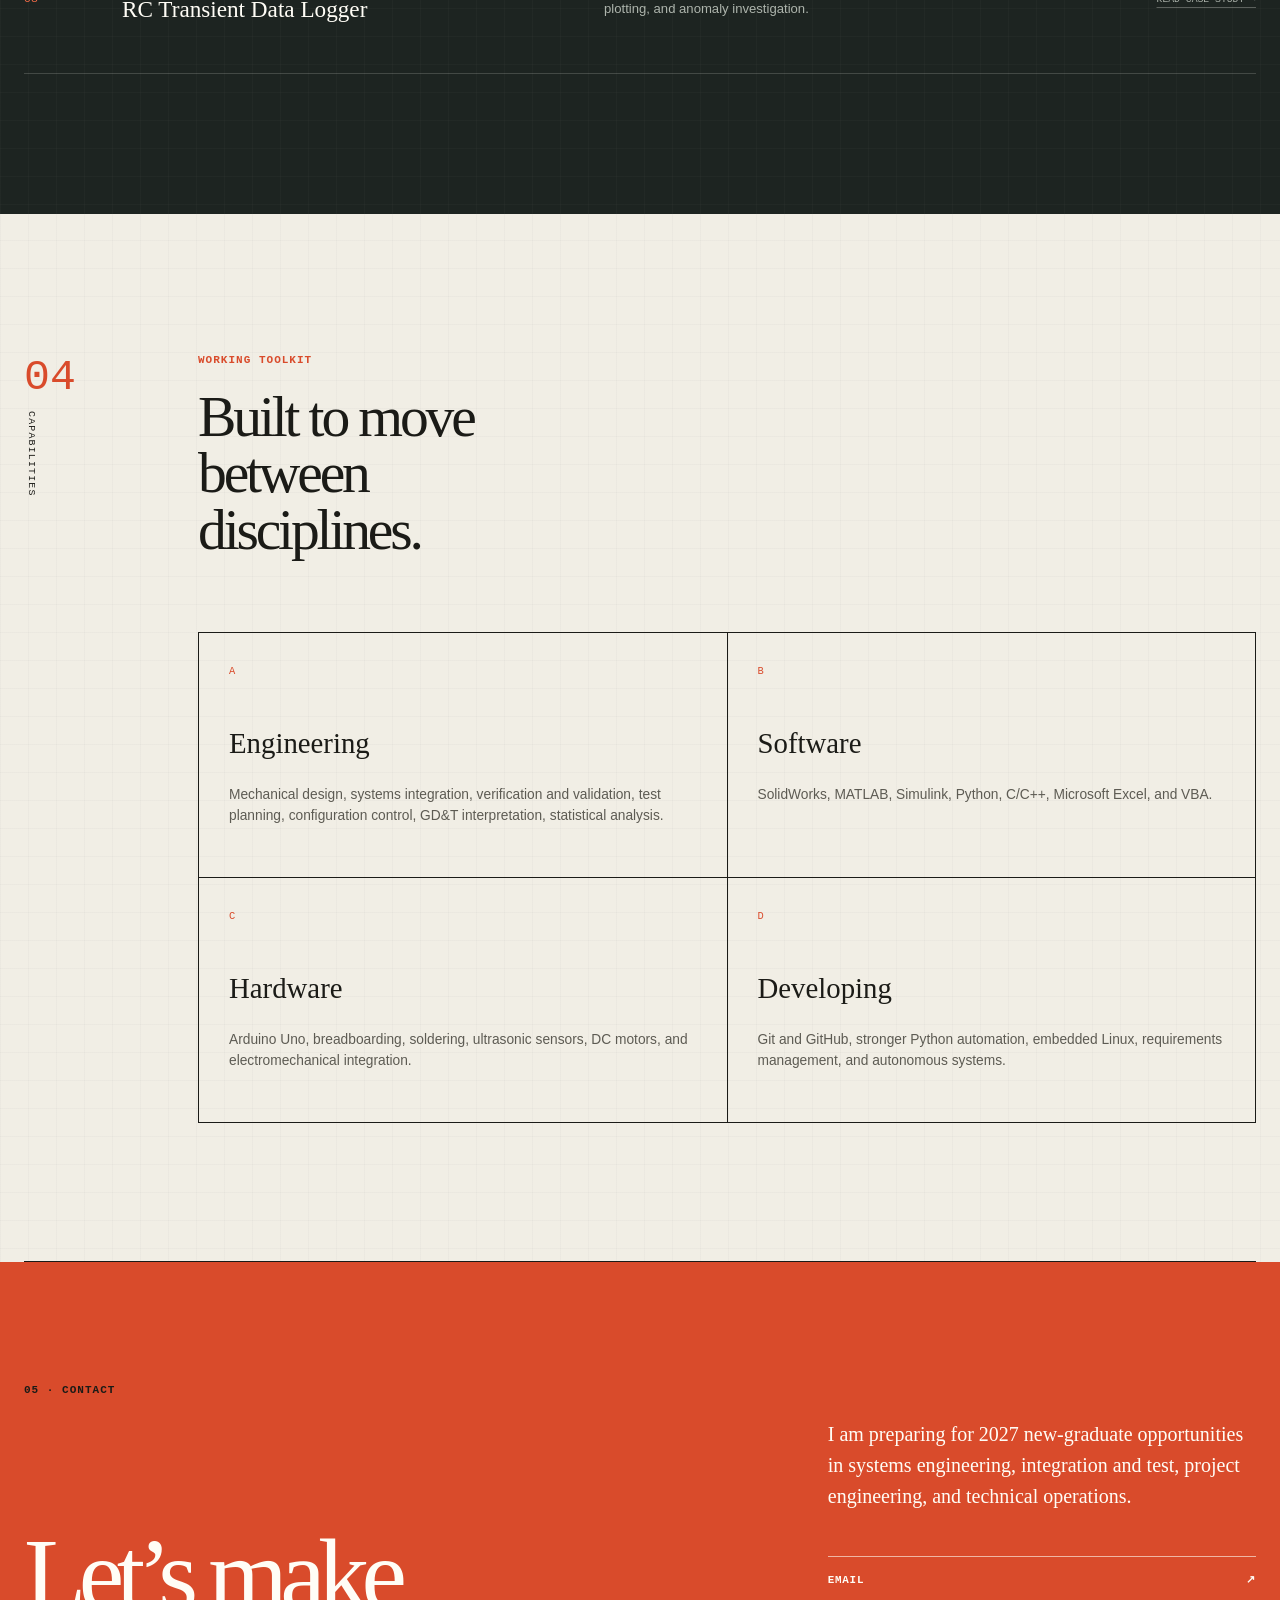
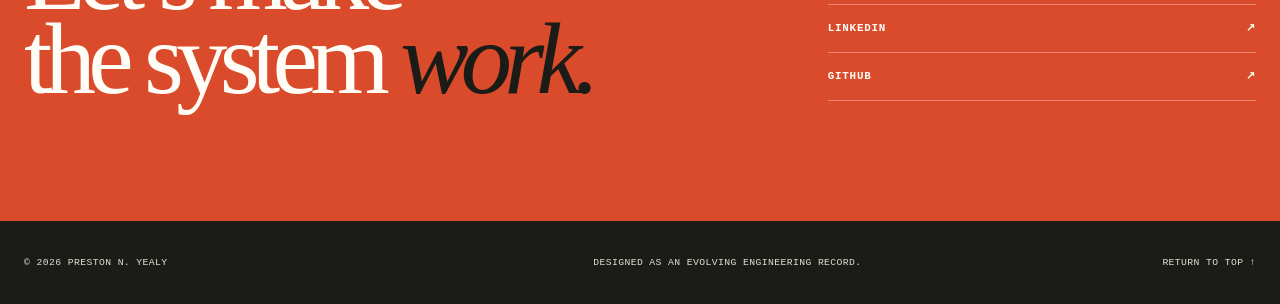
==== commit 614f9ba4: "Add evidence-backed engineering case studies" ====
--- a/index.html
+++ b/index.html
@@ -163,25 +163,43 @@
           <span class="ledger-number">02</span>
           <div><p>Automation / Data</p><h3>Engineering Test-Report Automation</h3></div>
           <p>Workflow architecture, validation strategy, and measured cycle-time improvement.</p>
-          <span class="ledger-status">Case study in progress</span>
+          <span class="ledger-status">Proprietary work / public summary pending</span>
         </article>
         <article>
           <span class="ledger-number">03</span>
           <div><p>Mechatronics / V&amp;V</p><h3>Rocky the Bull Educational Robot</h3></div>
-          <p>3D-printed enclosure, dual motors, ultrasonic sensing, and failure-mode-based verification.</p>
-          <span class="ledger-status">Documentation pending</span>
+          <p>3D-printed enclosure, dual motors, ultrasonic sensing, design selection, and a verification gap analysis.</p>
+          <a class="ledger-status" href="projects/rocky.html">Read case study &rarr;</a>
         </article>
         <article>
           <span class="ledger-number">04</span>
-          <div><p>Embedded systems</p><h3>Arduino Sequence Memory Game</h3></div>
-          <p>Buttons, LEDs, audio feedback, randomized sequences, debouncing, and finite-state logic.</p>
-          <span class="ledger-status">Documentation pending</span>
+          <div><p>MATLAB / Numerical methods</p><h3>Computational Engineering Methods</h3></div>
+          <p>Pipe-flow data, heat conduction, root finding, interpolation, regression, integration, and ODE solving.</p>
+          <a class="ledger-status" href="projects/computational-methods.html">Read case study &rarr;</a>
         </article>
         <article>
           <span class="ledger-number">05</span>
-          <div><p>Systems / Planned</p><h3>Autonomous Ground Systems Platform</h3></div>
-          <p>A modular rover for embedded control, sensing, telemetry, autonomy, integration, and formal verification.</p>
-          <span class="ledger-status">Development planned</span>
+          <div><p>Engineering software</p><h3>Ideal Gas Property Interpolator</h3></div>
+          <p>Interactive SI and English air-table lookup with bracketing, interpolation, bounds handling, and callback control.</p>
+          <a class="ledger-status" href="projects/ideal-gas-interpolator.html">Read case study &rarr;</a>
+        </article>
+        <article>
+          <span class="ledger-number">06</span>
+          <div><p>Thermal systems / Economics</p><h3>Combined-Cycle Power Analysis</h3></div>
+          <p>Collaborative Brayton-Rankine model connecting component states, electrical output, fuel flow, and daily cost.</p>
+          <a class="ledger-status" href="projects/combined-cycle.html">Read case study &rarr;</a>
+        </article>
+        <article>
+          <span class="ledger-number">07</span>
+          <div><p>Mechanism design / Test</p><h3>Single-Action Food Chopper</h3></div>
+          <p>Five-plus-link prototype with measurable force and cut-consistency targets—and an honest validation gap.</p>
+          <a class="ledger-status" href="projects/food-chopper.html">Read case study &rarr;</a>
+        </article>
+        <article>
+          <span class="ledger-number">08</span>
+          <div><p>Embedded measurement</p><h3>RC Transient Data Logger</h3></div>
+          <p>Arduino-controlled charge/discharge acquisition, exponential response plotting, and anomaly investigation.</p>
+          <a class="ledger-status" href="projects/rc-transient.html">Read case study &rarr;</a>
         </article>
       </div>
     </section>
--- a/styles.css
+++ b/styles.css
@@ -654,6 +654,19 @@
   text-transform: uppercase;
 }
 
+a.ledger-status {
+  text-decoration: underline;
+  text-decoration-color: rgba(255, 253, 246, 0.28);
+  text-underline-offset: 5px;
+  transition: color 160ms ease, text-decoration-color 160ms ease;
+}
+
+a.ledger-status:hover,
+a.ledger-status:focus-visible {
+  color: var(--white);
+  text-decoration-color: var(--signal);
+}
+
 .capabilities-section {
   grid-template-rows: auto auto;
 }
@@ -906,6 +919,29 @@
   background: var(--white);
 }
 
+.portrait-hero img {
+  max-height: 760px;
+  object-fit: cover;
+  object-position: center 58%;
+}
+
+.contain-hero img,
+.app-hero img {
+  min-height: 520px;
+  object-fit: contain;
+  background: #e8e6db;
+}
+
+.app-hero img {
+  image-rendering: auto;
+}
+
+.wide-plot img {
+  min-height: 440px;
+  object-fit: contain;
+  background: #f3f3f1;
+}
+
 .case-hero-image figcaption,
 .drawing-grid figcaption {
   display: flex;
@@ -992,6 +1028,120 @@
   background: #e9e8df;
 }
 
+.analysis-callout {
+  display: flex;
+  min-height: 100%;
+  padding: 42px;
+  border: 1px solid var(--ink);
+  background: var(--night);
+  color: var(--white);
+  flex-direction: column;
+  justify-content: flex-end;
+}
+
+.analysis-callout span {
+  margin-bottom: auto;
+  color: #f06a47;
+  font-family: var(--mono);
+  font-size: 0.63rem;
+  text-transform: uppercase;
+}
+
+.analysis-callout strong {
+  max-width: 520px;
+  font-family: var(--serif);
+  font-size: clamp(2rem, 3.8vw, 4rem);
+  font-weight: 400;
+  letter-spacing: -0.045em;
+  line-height: 1;
+}
+
+.analysis-callout p {
+  max-width: 520px;
+  margin: 26px 0 0;
+  color: var(--night-soft);
+}
+
+.mechanism-hero {
+  margin: 0;
+  padding: 70px 0;
+  border-bottom: 1px solid var(--ink);
+}
+
+.mechanism-sketch {
+  position: relative;
+  min-height: 560px;
+  overflow: hidden;
+  border: 1px solid var(--ink);
+  background:
+    linear-gradient(rgba(12, 30, 34, 0.08) 1px, transparent 1px),
+    linear-gradient(90deg, rgba(12, 30, 34, 0.08) 1px, transparent 1px),
+    #e9e8df;
+  background-size: 36px 36px;
+}
+
+.mechanism-sketch::before {
+  position: absolute;
+  inset: 46px;
+  border: 1px solid rgba(12, 30, 34, 0.25);
+  content: "";
+}
+
+.mechanism-sketch .link {
+  position: absolute;
+  z-index: 2;
+  height: 16px;
+  border: 2px solid var(--ink);
+  border-radius: 999px;
+  background: var(--white);
+  transform-origin: left center;
+}
+
+.link-a { left: 19%; top: 66%; width: 25%; transform: rotate(-28deg); }
+.link-b { left: 40%; top: 46%; width: 25%; transform: rotate(18deg); }
+.link-c { left: 61%; top: 54%; width: 17%; transform: rotate(-42deg); }
+
+.mechanism-sketch .joint {
+  position: absolute;
+  z-index: 3;
+  width: 28px;
+  height: 28px;
+  border: 6px solid var(--signal);
+  border-radius: 50%;
+  background: var(--white);
+}
+
+.joint-a { left: 39%; top: 45%; }
+.joint-b { left: 61%; top: 52%; }
+
+.sketch-pedal,
+.sketch-blade,
+.sketch-board {
+  position: absolute;
+  z-index: 2;
+  padding: 12px 16px;
+  border: 2px solid var(--ink);
+  background: var(--white);
+  font-family: var(--mono);
+  font-size: 0.62rem;
+  letter-spacing: 0.08em;
+}
+
+.sketch-pedal { left: 9%; top: 73%; width: 18%; transform: skewX(-18deg); }
+.sketch-blade { right: 16%; top: 27%; width: 8%; height: 190px; padding: 18px 8px; background: var(--signal); color: var(--white); writing-mode: vertical-rl; }
+.sketch-board { right: 8%; bottom: 16%; width: 34%; text-align: center; }
+
+.mechanism-hero figcaption {
+  display: flex;
+  justify-content: space-between;
+  gap: 20px;
+  margin-top: 13px;
+  color: var(--ink-soft);
+  font-family: var(--mono);
+  font-size: 0.6rem;
+  text-transform: uppercase;
+}
+
 .workflow-grid {
   grid-column: 2 / -1;
   display: grid;
@@ -1183,11 +1333,16 @@
   }
 
   .project-ledger article {
-    grid-template-columns: 50px 1fr 1fr;
+    grid-template-columns: 50px 1fr 160px;
   }
 
   .ledger-status {
-    display: none;
+    grid-column: 3;
+    grid-row: 1 / span 2;
+  }
+
+  .project-ledger article > p {
+    grid-column: 2;
   }
 
   .case-section,
@@ -1344,6 +1499,12 @@
     grid-column: 2;
   }
 
+  .ledger-status {
+    grid-column: 2;
+    grid-row: auto;
+    text-align: left;
+  }
+
   .capability-grid {
     grid-template-columns: 1fr;
     margin-top: 50px;
@@ -1404,6 +1565,34 @@
     padding: 18px;
   }
 
+  .contain-hero img,
+  .app-hero img,
+  .wide-plot img {
+    min-height: 300px;
+  }
+
+  .mechanism-hero {
+    padding: 50px 0;
+  }
+
+  .mechanism-sketch {
+    min-height: 420px;
+  }
+
+  .mechanism-sketch::before {
+    inset: 22px;
+  }
+
+  .sketch-blade {
+    right: 10%;
+    height: 145px;
+  }
+
+  .analysis-callout {
+    min-height: 420px;
+    padding: 30px;
+  }
+
   .case-section,
   .drawing-section,
   .verification-section {
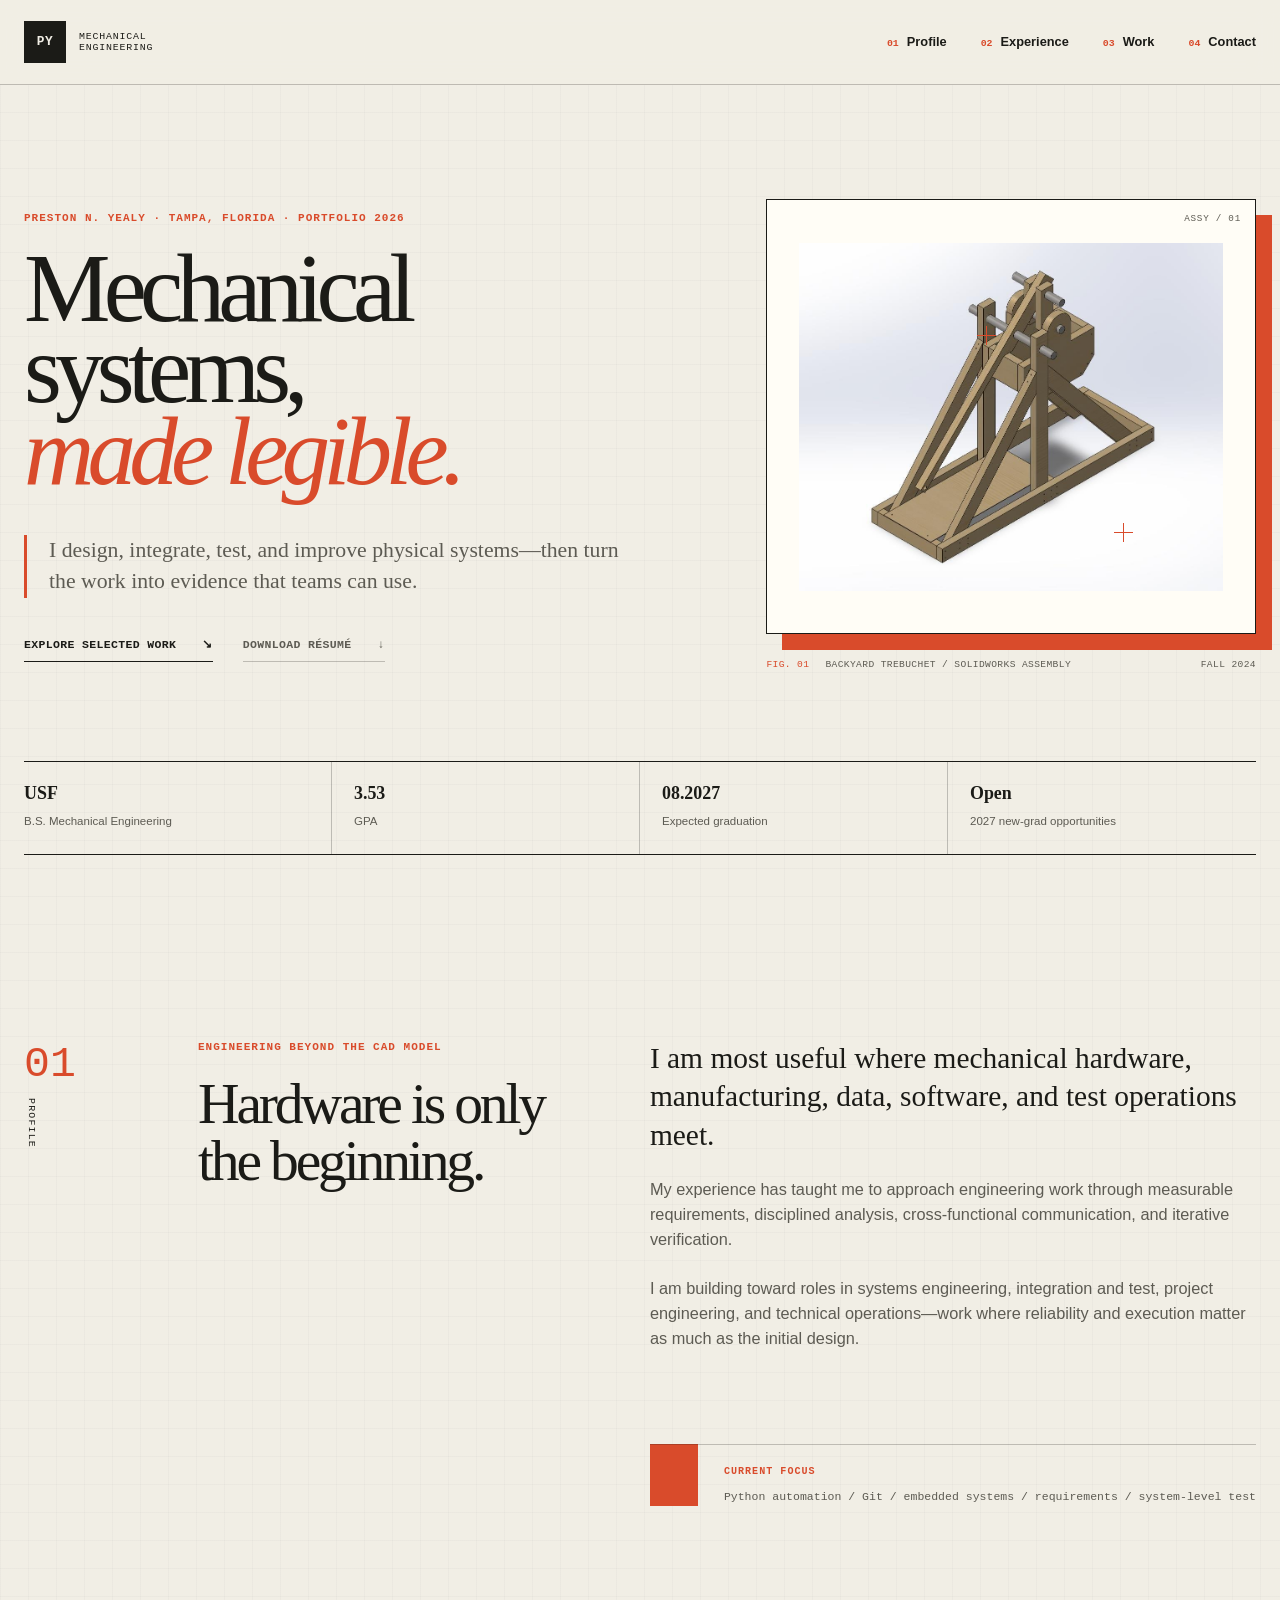
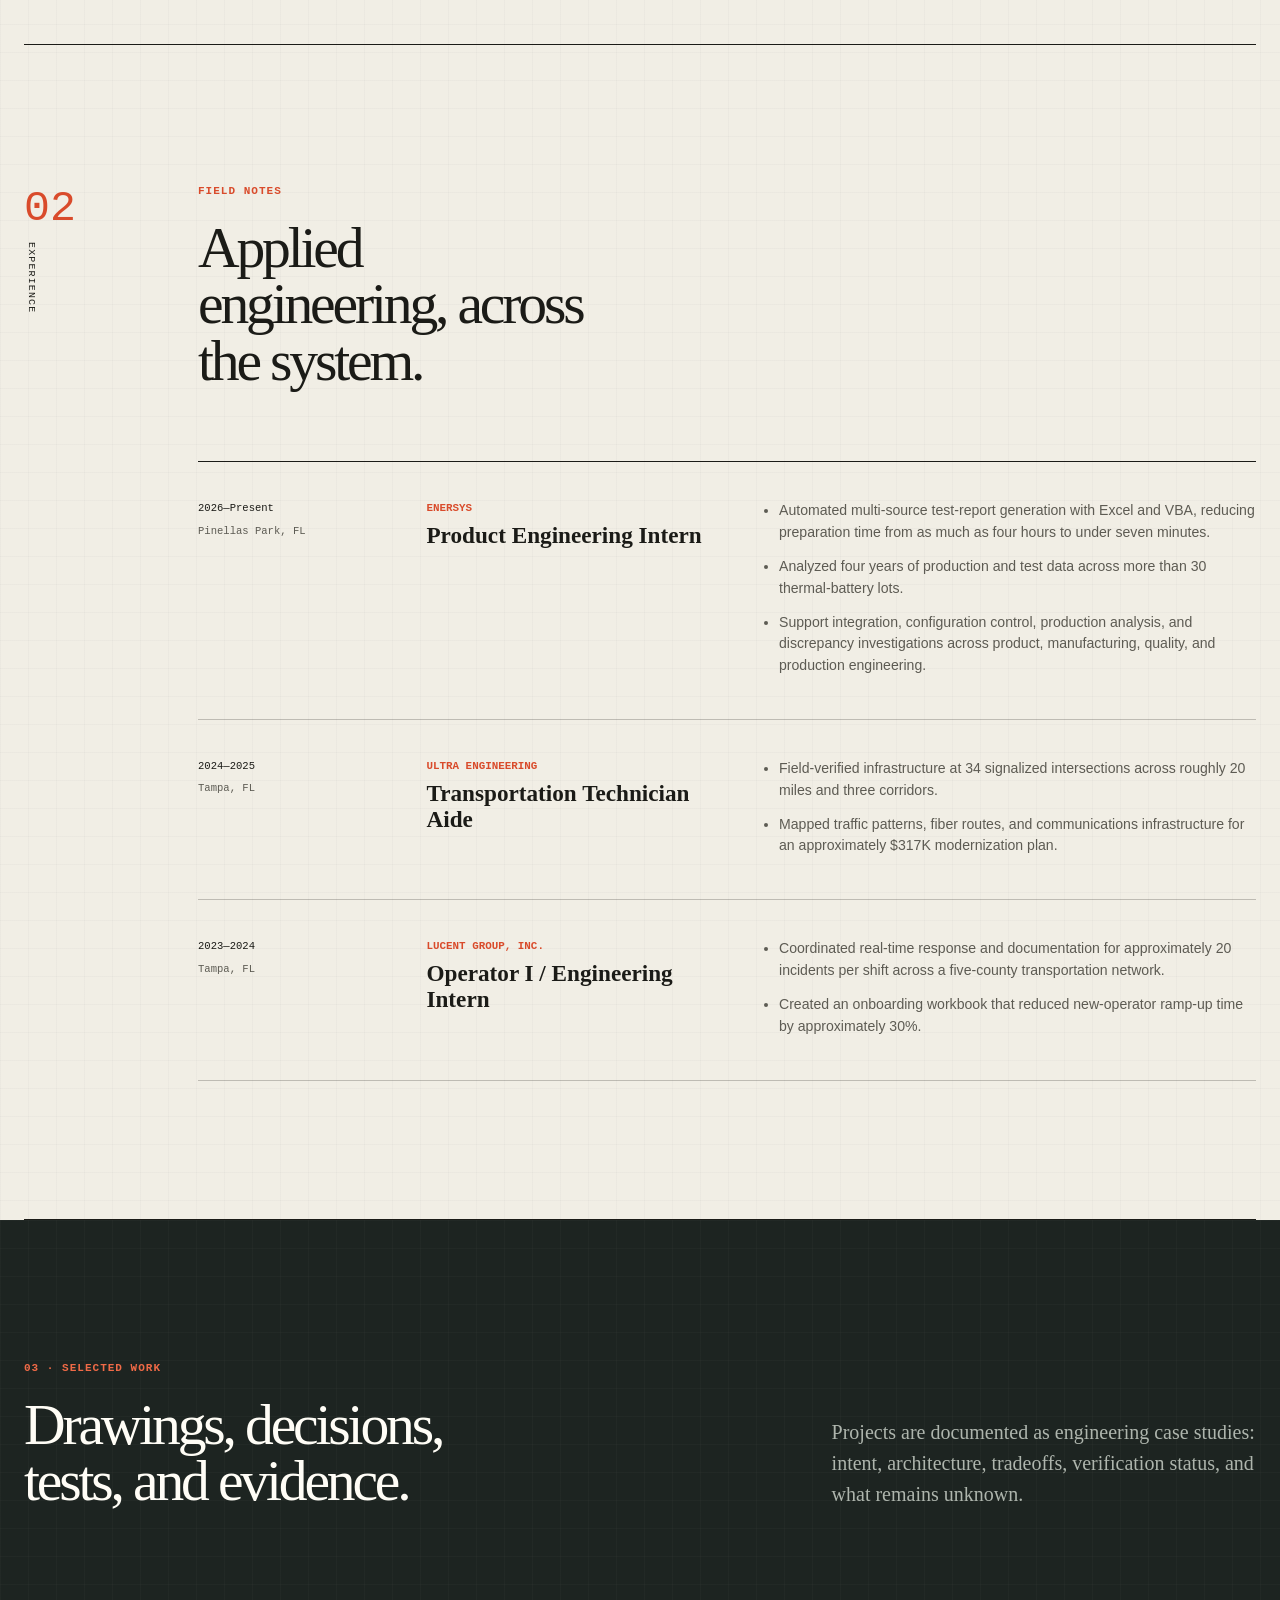
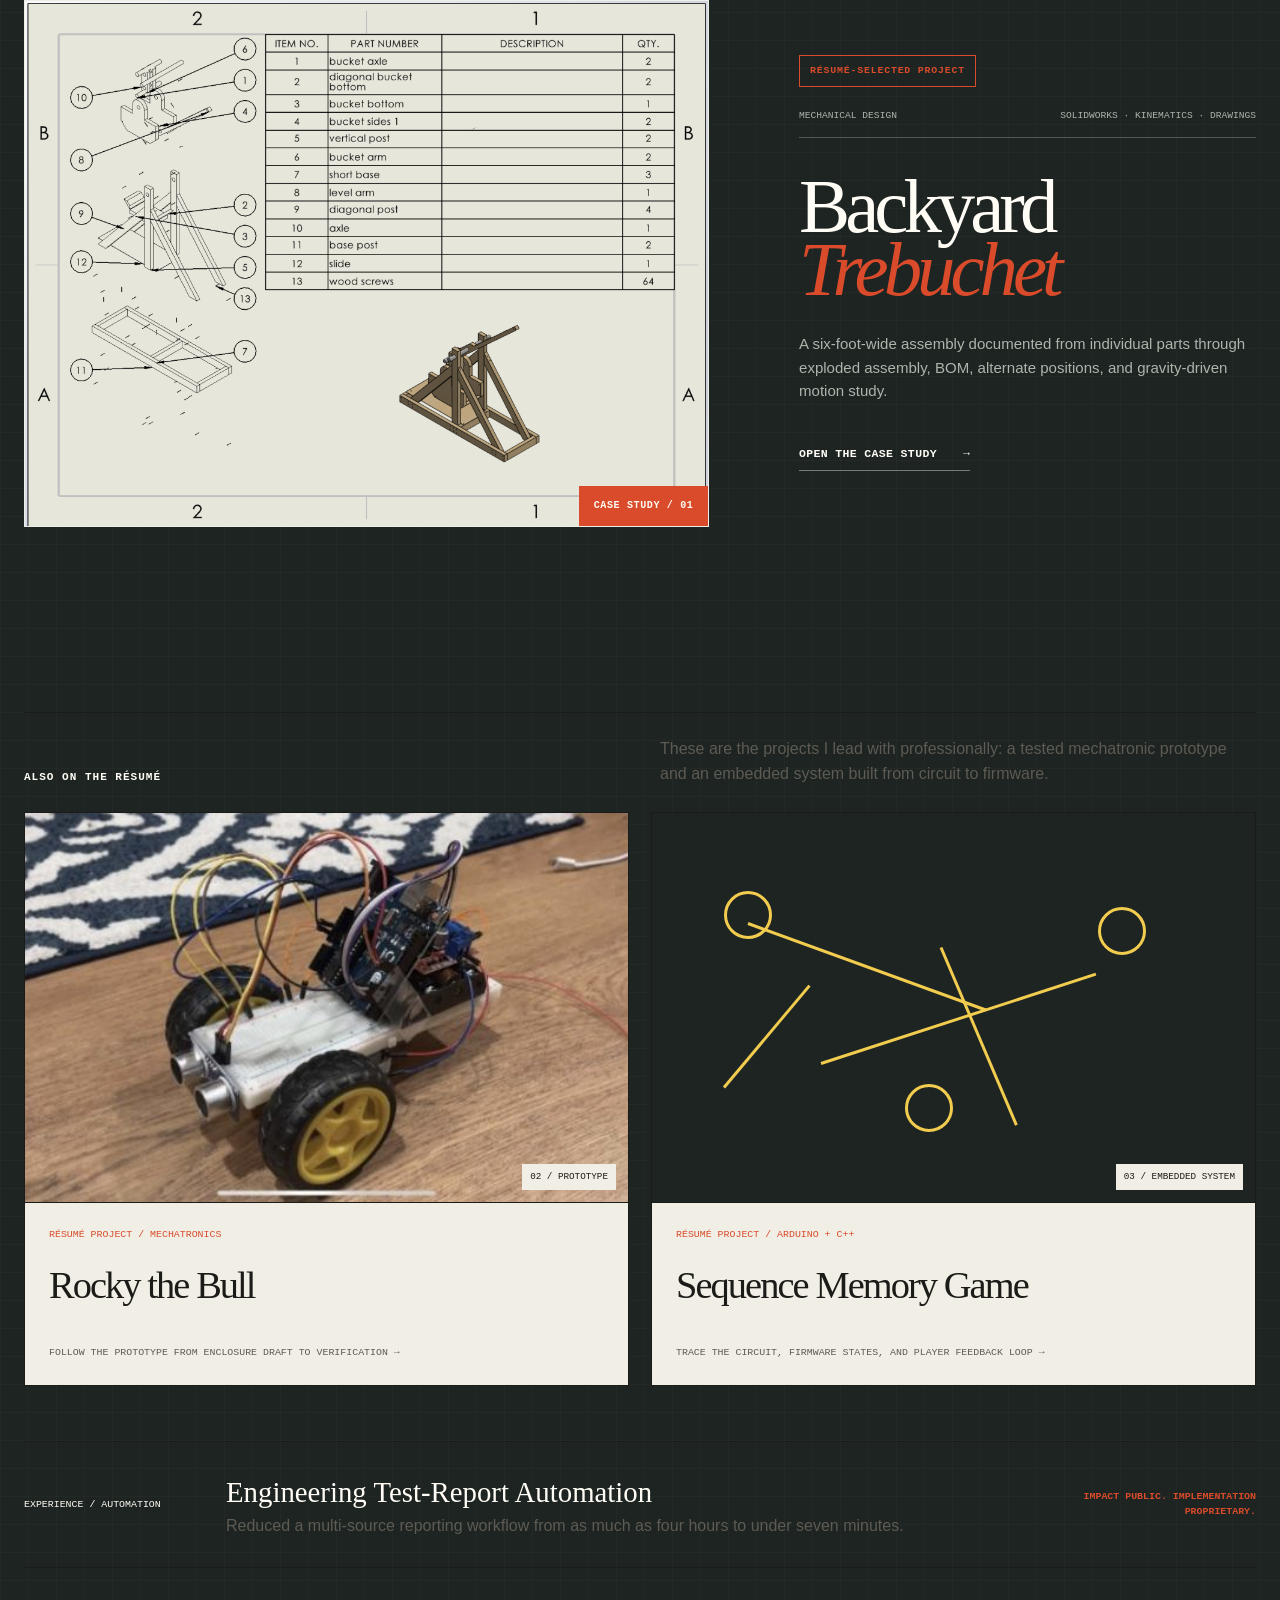
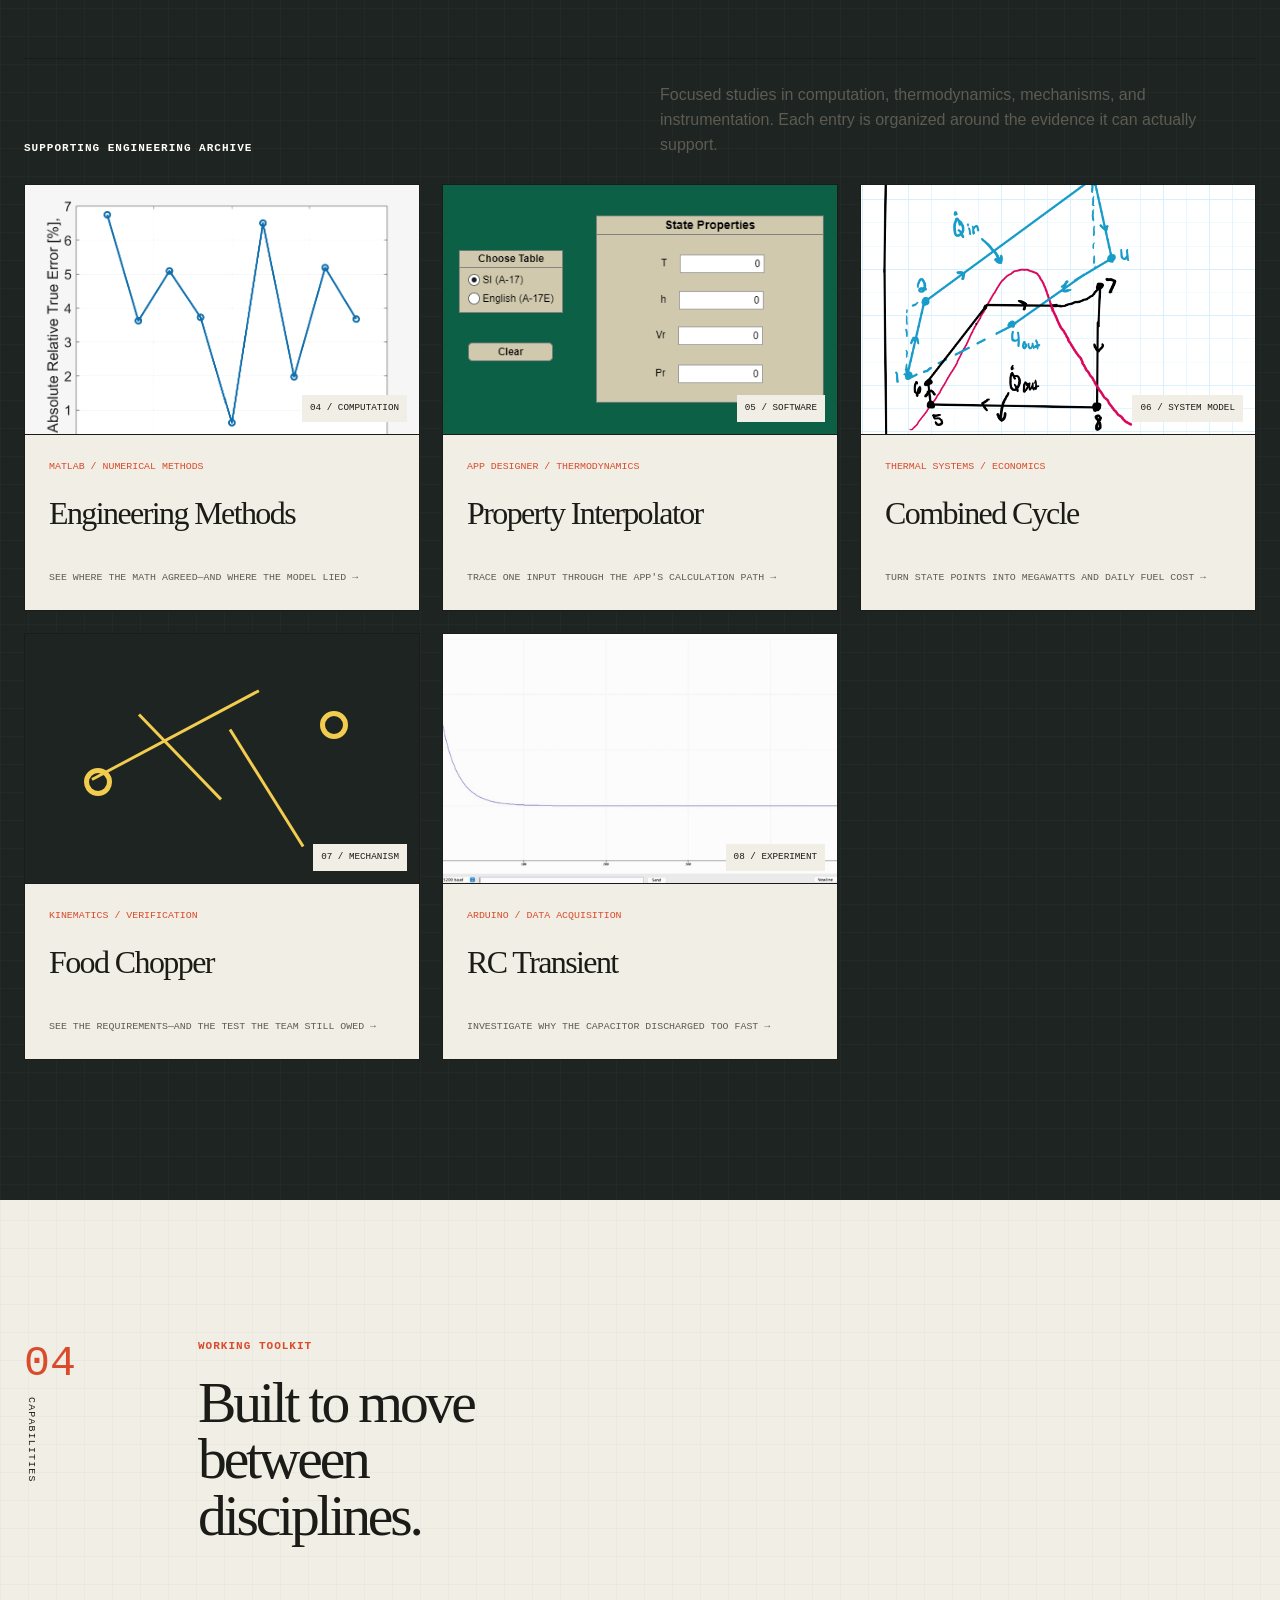
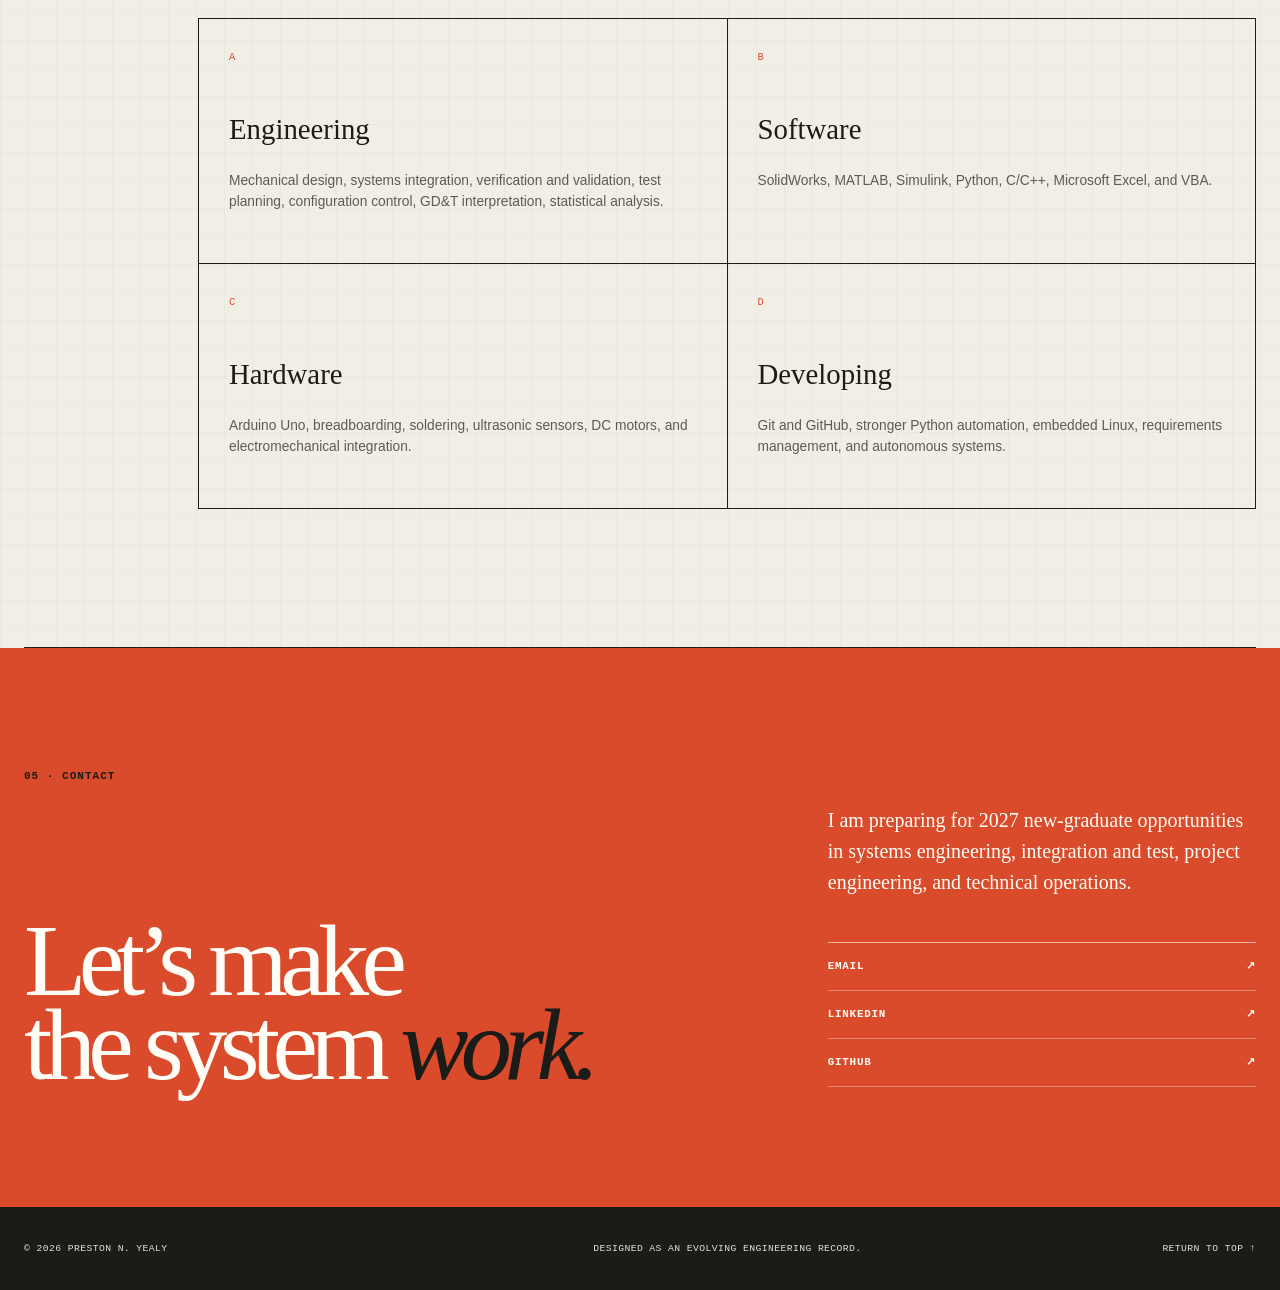
==== commit 8dc43fe0: "Give portfolio projects distinct visual narratives" ====
--- a/index.html
+++ b/index.html
@@ -148,6 +148,7 @@
           <span class="image-stamp">Case study / 01</span>
         </a>
         <div class="featured-copy">
+          <span class="resume-project-badge">Résumé-selected project</span>
           <div class="project-meta">
             <span>Mechanical design</span>
             <span>SolidWorks · Kinematics · Drawings</span>
@@ -158,49 +159,52 @@
         </div>
       </article>
 
-      <div class="project-ledger" aria-label="Additional projects">
-        <article>
-          <span class="ledger-number">02</span>
-          <div><p>Automation / Data</p><h3>Engineering Test-Report Automation</h3></div>
-          <p>Workflow architecture, validation strategy, and measured cycle-time improvement.</p>
-          <span class="ledger-status">Proprietary work / public summary pending</span>
-        </article>
-        <article>
-          <span class="ledger-number">03</span>
-          <div><p>Mechatronics / V&amp;V</p><h3>Rocky the Bull Educational Robot</h3></div>
-          <p>3D-printed enclosure, dual motors, ultrasonic sensing, design selection, and a verification gap analysis.</p>
-          <a class="ledger-status" href="projects/rocky.html">Read case study &rarr;</a>
-        </article>
-        <article>
-          <span class="ledger-number">04</span>
-          <div><p>MATLAB / Numerical methods</p><h3>Computational Engineering Methods</h3></div>
-          <p>Pipe-flow data, heat conduction, root finding, interpolation, regression, integration, and ODE solving.</p>
-          <a class="ledger-status" href="projects/computational-methods.html">Read case study &rarr;</a>
-        </article>
-        <article>
-          <span class="ledger-number">05</span>
-          <div><p>Engineering software</p><h3>Ideal Gas Property Interpolator</h3></div>
-          <p>Interactive SI and English air-table lookup with bracketing, interpolation, bounds handling, and callback control.</p>
-          <a class="ledger-status" href="projects/ideal-gas-interpolator.html">Read case study &rarr;</a>
-        </article>
-        <article>
-          <span class="ledger-number">06</span>
-          <div><p>Thermal systems / Economics</p><h3>Combined-Cycle Power Analysis</h3></div>
-          <p>Collaborative Brayton-Rankine model connecting component states, electrical output, fuel flow, and daily cost.</p>
-          <a class="ledger-status" href="projects/combined-cycle.html">Read case study &rarr;</a>
-        </article>
-        <article>
-          <span class="ledger-number">07</span>
-          <div><p>Mechanism design / Test</p><h3>Single-Action Food Chopper</h3></div>
-          <p>Five-plus-link prototype with measurable force and cut-consistency targets—and an honest validation gap.</p>
-          <a class="ledger-status" href="projects/food-chopper.html">Read case study &rarr;</a>
-        </article>
-        <article>
-          <span class="ledger-number">08</span>
-          <div><p>Embedded measurement</p><h3>RC Transient Data Logger</h3></div>
-          <p>Arduino-controlled charge/discharge acquisition, exponential response plotting, and anomaly investigation.</p>
-          <a class="ledger-status" href="projects/rc-transient.html">Read case study &rarr;</a>
-        </article>
+      <div class="collection-heading">
+        <p class="kicker">Also on the résumé</p>
+        <p>These are the projects I lead with professionally: a tested mechatronic prototype and an embedded system built from circuit to firmware.</p>
+      </div>
+      <div class="resume-project-grid">
+        <a class="project-card project-card--rocky" href="projects/rocky.html">
+          <figure><img src="assets/projects/rocky/integration-test.jpg" alt="Rocky the Bull robot during chassis integration and testing" loading="lazy"><figcaption>02 / Prototype</figcaption></figure>
+          <div><p>Résumé project / Mechatronics</p><h3>Rocky the Bull</h3><span>Follow the prototype from enclosure draft to verification &rarr;</span></div>
+        </a>
+        <a class="project-card project-card--arduino" href="projects/arduino-memory-game.html">
+          <figure class="card-circuit" aria-label="Abstract circuit board diagram"><i></i><i></i><i></i><i></i><b></b><b></b><b></b><figcaption>03 / Embedded system</figcaption></figure>
+          <div><p>Résumé project / Arduino + C++</p><h3>Sequence Memory Game</h3><span>Trace the circuit, firmware states, and player feedback loop &rarr;</span></div>
+        </a>
+      </div>
+
+      <aside class="confidential-work">
+        <span>Experience / Automation</span>
+        <div><h3>Engineering Test-Report Automation</h3><p>Reduced a multi-source reporting workflow from as much as four hours to under seven minutes.</p></div>
+        <strong>Impact public. Implementation proprietary.</strong>
+      </aside>
+
+      <div class="collection-heading supporting-heading">
+        <p class="kicker">Supporting engineering archive</p>
+        <p>Focused studies in computation, thermodynamics, mechanisms, and instrumentation. Each entry is organized around the evidence it can actually support.</p>
+      </div>
+      <div class="project-mosaic" aria-label="Supporting project case studies">
+        <a class="project-card project-card--computational" href="projects/computational-methods.html">
+          <figure><img src="assets/projects/computational/velocity-plot.png" alt="MATLAB comparison of theoretical and experimental pipe velocity" loading="lazy"><figcaption>04 / Computation</figcaption></figure>
+          <div><p>MATLAB / Numerical methods</p><h3>Engineering Methods</h3><span>See where the math agreed—and where the model lied &rarr;</span></div>
+        </a>
+        <a class="project-card project-card--software" href="projects/ideal-gas-interpolator.html">
+          <figure><img src="assets/projects/ideal-gas/app-screenshot.png" alt="Ideal gas property interpolation application interface" loading="lazy"><figcaption>05 / Software</figcaption></figure>
+          <div><p>App Designer / Thermodynamics</p><h3>Property Interpolator</h3><span>Trace one input through the app's calculation path &rarr;</span></div>
+        </a>
+        <a class="project-card project-card--thermal" href="projects/combined-cycle.html">
+          <figure><img src="assets/projects/thermal/ts-diagram.png" alt="Temperature-entropy diagram for a combined power cycle" loading="lazy"><figcaption>06 / System model</figcaption></figure>
+          <div><p>Thermal systems / Economics</p><h3>Combined Cycle</h3><span>Turn state points into megawatts and daily fuel cost &rarr;</span></div>
+        </a>
+        <a class="project-card project-card--mechanism" href="projects/food-chopper.html">
+          <figure class="card-mechanism" aria-label="Abstract linkage diagram"><i></i><i></i><i></i><b></b><b></b><figcaption>07 / Mechanism</figcaption></figure>
+          <div><p>Kinematics / Verification</p><h3>Food Chopper</h3><span>See the requirements—and the test the team still owed &rarr;</span></div>
+        </a>
+        <a class="project-card project-card--experiment" href="projects/rc-transient.html">
+          <figure><img src="assets/projects/rc-transient/decay-graph.jpg" alt="Measured RC discharge curve from Arduino Serial Plotter" loading="lazy"><figcaption>08 / Experiment</figcaption></figure>
+          <div><p>Arduino / Data acquisition</p><h3>RC Transient</h3><span>Investigate why the capacitor discharged too fast &rarr;</span></div>
+        </a>
       </div>
     </section>
 
--- a/styles.css
+++ b/styles.css
@@ -1312,6 +1312,496 @@
   color: var(--ink-soft);
 }
 
+/* Portfolio hierarchy and evidence-led case studies */
+.resume-project-badge {
+  display: inline-block;
+  margin-bottom: 22px;
+  padding: 7px 10px;
+  border: 1px solid currentColor;
+  color: var(--signal);
+  font-family: var(--mono);
+  font-size: 0.62rem;
+  font-weight: 700;
+  letter-spacing: 0.08em;
+  text-transform: uppercase;
+}
+
+.collection-heading {
+  display: grid;
+  grid-template-columns: 1fr 1fr;
+  gap: 40px;
+  align-items: end;
+  margin: 75px 0 26px;
+  padding-top: 24px;
+  border-top: 1px solid var(--ink);
+}
+
+.collection-heading p {
+  margin: 0;
+}
+
+.collection-heading > p:last-child {
+  max-width: 620px;
+  color: var(--ink-soft);
+}
+
+.supporting-heading {
+  margin-top: 90px;
+}
+
+.resume-project-grid,
+.project-mosaic {
+  display: grid;
+  grid-template-columns: repeat(2, minmax(0, 1fr));
+  gap: 22px;
+}
+
+.project-mosaic {
+  grid-template-columns: repeat(3, minmax(0, 1fr));
+}
+
+.project-card {
+  display: grid;
+  grid-template-rows: auto 1fr;
+  border: 1px solid var(--ink);
+  background: var(--paper);
+  color: var(--ink);
+  text-decoration: none;
+  transition: transform 180ms ease, box-shadow 180ms ease;
+}
+
+.project-card:hover {
+  transform: translateY(-6px);
+  box-shadow: 9px 9px 0 var(--ink);
+}
+
+.project-card figure {
+  position: relative;
+  min-height: 250px;
+  margin: 0;
+  overflow: hidden;
+  border-bottom: 1px solid var(--ink);
+  background: var(--night);
+}
+
+.resume-project-grid .project-card figure {
+  min-height: 390px;
+}
+
+.project-card img {
+  width: 100%;
+  height: 100%;
+  position: absolute;
+  inset: 0;
+  object-fit: cover;
+  filter: saturate(0.78) contrast(1.05);
+}
+
+.project-card figure > figcaption {
+  position: absolute;
+  right: 12px;
+  bottom: 12px;
+  z-index: 2;
+  padding: 6px 8px;
+  background: var(--paper);
+  font-family: var(--mono);
+  font-size: 0.58rem;
+  text-transform: uppercase;
+}
+
+.project-card > div {
+  padding: 24px;
+}
+
+.project-card > div > p,
+.project-card > div > span {
+  font-family: var(--mono);
+  font-size: 0.62rem;
+  text-transform: uppercase;
+}
+
+.project-card > div > p {
+  margin: 0;
+  color: var(--signal);
+}
+
+.project-card h3 {
+  margin: 24px 0 42px;
+  font-family: var(--serif);
+  font-size: clamp(2rem, 3vw, 3.6rem);
+  font-weight: 400;
+  letter-spacing: -0.05em;
+  line-height: 0.95;
+}
+
+.project-card > div > span {
+  display: block;
+  color: var(--ink-soft);
+}
+
+.project-mosaic .project-card h3 {
+  font-size: clamp(1.8rem, 2.5vw, 2.8rem);
+}
+
+.card-circuit,
+.card-mechanism {
+  background:
+    linear-gradient(rgba(255,255,255,.08) 1px, transparent 1px),
+    linear-gradient(90deg, rgba(255,255,255,.08) 1px, transparent 1px),
+    var(--night);
+  background-size: 24px 24px;
+}
+
+.card-circuit i,
+.card-mechanism i {
+  position: absolute;
+  height: 3px;
+  background: #f1cc4f;
+  transform-origin: left center;
+}
+
+.card-circuit i:nth-child(1) { width: 42%; left: 16%; top: 28%; transform: rotate(20deg); }
+.card-circuit i:nth-child(2) { width: 48%; left: 28%; top: 64%; transform: rotate(-18deg); }
+.card-circuit i:nth-child(3) { width: 32%; left: 48%; top: 34%; transform: rotate(67deg); }
+.card-circuit i:nth-child(4) { width: 22%; left: 12%; top: 70%; transform: rotate(-50deg); }
+.card-circuit b {
+  position: absolute;
+  width: 48px;
+  height: 48px;
+  border: 3px solid #f1cc4f;
+  border-radius: 50%;
+}
+.card-circuit b:nth-of-type(1) { left: 12%; top: 20%; }
+.card-circuit b:nth-of-type(2) { right: 18%; top: 24%; }
+.card-circuit b:nth-of-type(3) { left: 42%; bottom: 18%; }
+
+.card-mechanism i:nth-child(1) { width: 48%; left: 17%; top: 58%; transform: rotate(-28deg); }
+.card-mechanism i:nth-child(2) { width: 35%; left: 52%; top: 38%; transform: rotate(58deg); }
+.card-mechanism i:nth-child(3) { width: 30%; left: 29%; top: 32%; transform: rotate(46deg); }
+.card-mechanism b { position: absolute; width: 28px; height: 28px; border: 5px solid #f1cc4f; border-radius: 50%; }
+.card-mechanism b:nth-of-type(1) { left: 15%; top: 54%; }
+.card-mechanism b:nth-of-type(2) { right: 18%; top: 31%; }
+
+.confidential-work {
+  display: grid;
+  grid-template-columns: 170px 1fr 220px;
+  gap: 32px;
+  align-items: center;
+  margin-top: 55px;
+  padding: 28px 0;
+  border-top: 1px solid var(--ink);
+  border-bottom: 1px solid var(--ink);
+}
+
+.confidential-work > span,
+.confidential-work > strong {
+  font-family: var(--mono);
+  font-size: 0.62rem;
+  text-transform: uppercase;
+}
+
+.confidential-work h3,
+.confidential-work p {
+  margin: 0;
+}
+
+.confidential-work h3 {
+  font-family: var(--serif);
+  font-size: 1.8rem;
+  font-weight: 400;
+}
+
+.confidential-work p {
+  color: var(--ink-soft);
+}
+
+.confidential-work > strong {
+  color: var(--signal);
+  text-align: right;
+}
+
+.project-page {
+  --case-accent: var(--signal);
+}
+.project-rocky { --case-accent: #dc5b35; }
+.project-arduino { --case-accent: #cfaa13; }
+.project-computational { --case-accent: #236b70; }
+.project-software { --case-accent: #4169a6; }
+.project-thermal { --case-accent: #b84729; }
+.project-mechanism { --case-accent: #887229; }
+.project-experiment { --case-accent: #675394; }
+
+.project-rocky .case-masthead {
+  display: grid;
+  grid-template-columns: 1fr .95fr;
+  gap: 70px;
+  align-items: end;
+}
+.project-rocky .case-masthead > .resume-project-badge { grid-column: 1 / -1; justify-self: start; }
+.project-rocky .case-summary { margin-top: 0; grid-template-columns: 1fr; }
+
+.project-arduino .case-masthead {
+  position: relative;
+  background: var(--night);
+  box-shadow: 0 0 0 100vmax var(--night);
+  clip-path: inset(0 -100vmax);
+  color: var(--white);
+}
+.project-arduino .case-summary > p,
+.project-arduino .case-facts span { color: var(--night-soft); }
+.project-arduino .case-facts { border-color: rgba(255,255,255,.35); }
+.project-arduino .case-facts li { border-color: rgba(255,255,255,.25); }
+
+.project-computational .case-masthead {
+  border-bottom: 8px solid var(--case-accent);
+}
+.project-computational .case-masthead h1 {
+  font-family: var(--mono);
+  font-size: clamp(3.6rem, 8vw, 8.4rem);
+  letter-spacing: -.08em;
+}
+
+.project-software .case-masthead {
+  margin-top: 55px;
+  padding: 55px;
+  border: 1px solid var(--ink);
+  border-radius: 28px 28px 0 0;
+  background: var(--white);
+  box-shadow: 12px 12px 0 var(--case-accent);
+}
+.project-software .case-masthead::before {
+  content: "●  ●  ●";
+  display: block;
+  margin-bottom: 45px;
+  color: var(--case-accent);
+  letter-spacing: 8px;
+}
+
+.project-thermal .case-masthead {
+  background: linear-gradient(135deg, var(--night), #3b2922);
+  box-shadow: 0 0 0 100vmax var(--night);
+  clip-path: inset(0 -100vmax);
+  color: var(--white);
+}
+.project-thermal .case-summary > p,
+.project-thermal .case-facts span { color: var(--night-soft); }
+.project-thermal .case-facts,
+.project-thermal .case-facts li { border-color: rgba(255,255,255,.25); }
+
+.project-mechanism .case-title-grid {
+  grid-template-columns: 1fr;
+  text-align: center;
+}
+.project-mechanism .case-number { justify-self: center; border: 1px solid currentColor; border-radius: 50%; padding: 14px; }
+.project-mechanism .case-summary { grid-template-columns: 1fr; max-width: 850px; margin-left: auto; margin-right: auto; text-align: center; }
+
+.project-experiment .case-masthead {
+  display: grid;
+  grid-template-columns: 1.25fr .75fr;
+  gap: 65px;
+  align-items: center;
+}
+.project-experiment .case-summary { grid-template-columns: 1fr; margin-top: 0; padding-left: 35px; border-left: 4px solid var(--case-accent); }
+
+.project-page .case-masthead em,
+.project-page .case-number,
+.project-page .case-section-index {
+  color: var(--case-accent);
+}
+
+.project-page .next-callout {
+  border-color: var(--case-accent);
+}
+
+.prototype-stage,
+.embedded-hero,
+.software-stage,
+.thermal-board,
+.mechanism-brief {
+  display: grid;
+  grid-template-columns: 1.35fr .65fr;
+  gap: clamp(35px, 7vw, 90px);
+  align-items: center;
+  padding: 75px 0;
+  border-top: 1px solid var(--ink);
+  border-bottom: 1px solid var(--ink);
+}
+
+.prototype-stage figure,
+.software-stage figure,
+.thermal-board figure {
+  margin: 0;
+}
+
+.prototype-stage img,
+.software-stage img,
+.thermal-board img {
+  width: 100%;
+  display: block;
+  background: var(--white);
+}
+
+.prototype-stage figcaption,
+.software-stage figcaption,
+.thermal-board figcaption,
+.analysis-wall figcaption,
+.experiment-board figcaption {
+  display: flex;
+  justify-content: space-between;
+  gap: 20px;
+  padding: 12px 0;
+  font-family: var(--mono);
+  font-size: .62rem;
+  text-transform: uppercase;
+}
+
+.prototype-stage aside > span,
+.sequence-heading > span,
+.decision-board span,
+.feedback-callout > span {
+  color: var(--case-accent);
+  font-family: var(--mono);
+  font-size: .64rem;
+  font-weight: 700;
+  text-transform: uppercase;
+}
+
+.prototype-stage h2,
+.embedded-hero h2,
+.thermal-board h2,
+.mechanism-brief h2,
+.feedback-callout h2 {
+  margin: 18px 0;
+  font-family: var(--serif);
+  font-size: clamp(2.4rem, 4vw, 4.6rem);
+  font-weight: 400;
+  letter-spacing: -.055em;
+  line-height: .94;
+}
+
+.build-sequence {
+  display: grid;
+  grid-template-columns: repeat(3, 1fr);
+  gap: 18px;
+  padding: 90px 0;
+}
+
+.sequence-heading {
+  grid-column: 1 / -1;
+  display: flex;
+  align-items: baseline;
+  justify-content: space-between;
+  margin-bottom: 20px;
+}
+
+.sequence-heading h2 { margin: 0; font-family: var(--serif); font-size: clamp(2.2rem, 4vw, 4rem); font-weight: 400; }
+.build-sequence figure { margin: 0; border: 1px solid var(--ink); background: var(--white); }
+.build-sequence img { width: 100%; aspect-ratio: 4 / 3; display: block; object-fit: cover; }
+.build-sequence figcaption { padding: 16px; font-size: .78rem; }
+.build-sequence figcaption b { display: block; margin-bottom: 9px; font-family: var(--mono); font-size: .62rem; text-transform: uppercase; }
+
+.decision-board,
+.comparison-board,
+.requirements-board {
+  display: grid;
+  grid-template-columns: repeat(3, 1fr);
+  border-top: 1px solid var(--ink);
+  border-bottom: 1px solid var(--ink);
+}
+.decision-board > div,
+.comparison-board > div {
+  min-height: 280px;
+  padding: 32px;
+  border-right: 1px solid var(--ink);
+}
+.decision-board > div:last-child,
+.comparison-board > div:last-child { border-right: 0; }
+.decision-board h3,
+.comparison-board h3 { margin: 55px 0 18px; font-family: var(--serif); font-size: 2rem; font-weight: 400; }
+.decision-board p,
+.comparison-board p { color: var(--ink-soft); }
+
+.circuit-map {
+  position: relative;
+  min-height: 520px;
+  border: 1px solid #f1cc4f;
+  background: var(--night);
+  color: #f1cc4f;
+}
+.circuit-map .chip { position: absolute; left: 36%; top: 38%; display: grid; width: 28%; aspect-ratio: 1.25; place-items: center; border: 2px solid currentColor; font-family: var(--mono); text-align: center; }
+.circuit-map .node { position: absolute; padding: 9px; border: 1px solid currentColor; font: .62rem var(--mono); }
+.circuit-map .n1 { left: 8%; top: 12%; }.circuit-map .n2 { right: 8%; top: 15%; }.circuit-map .n3 { left: 10%; bottom: 12%; }.circuit-map .n4 { right: 10%; bottom: 13%; }
+.circuit-map i { position: absolute; left: 22%; top: 49%; width: 56%; height: 1px; background: currentColor; }
+.circuit-map i:nth-of-type(2) { transform: rotate(35deg); }.circuit-map i:nth-of-type(3) { transform: rotate(145deg); }.circuit-map i:nth-of-type(4) { transform: rotate(90deg); }
+
+.state-flow,
+.cycle-flow,
+.method-strip {
+  display: flex;
+  flex-wrap: wrap;
+  align-items: center;
+  justify-content: center;
+  gap: 12px;
+  padding: 35px 0;
+  border-bottom: 1px solid var(--ink);
+}
+.state-flow span,
+.cycle-flow span,
+.method-strip span {
+  padding: 10px 14px;
+  border: 1px solid var(--ink);
+  font-family: var(--mono);
+  font-size: .65rem;
+  text-transform: uppercase;
+}
+.state-flow i,
+.cycle-flow i { color: var(--case-accent); font-style: normal; }
+
+.software-stage ol { margin: 0; padding: 0; list-style: none; counter-reset: none; }
+.software-stage li { display: grid; grid-template-columns: 38px 1fr; gap: 15px; padding: 17px 0; border-top: 1px solid var(--ink); }
+.software-stage li b { color: var(--case-accent); font-family: var(--mono); }
+
+.analysis-wall,
+.experiment-board {
+  display: grid;
+  grid-template-columns: 1fr 1fr;
+  gap: 28px;
+  padding: 80px 0;
+  border-top: 1px solid var(--ink);
+  border-bottom: 1px solid var(--ink);
+}
+.analysis-wall figure,
+.experiment-board figure { margin: 0; padding: 18px; border: 1px solid var(--ink); background: var(--white); }
+.analysis-wall img,
+.experiment-board img { width: 100%; aspect-ratio: 4 / 3; object-fit: contain; }
+.analysis-wall figcaption,
+.experiment-board figcaption { flex-direction: column; text-transform: none; }
+.analysis-wall figcaption b,
+.experiment-board figcaption b { text-transform: uppercase; }
+
+.thermal-board blockquote { margin: 35px 0 0; padding-top: 20px; border-top: 3px solid var(--case-accent); font-family: var(--mono); font-size: .75rem; }
+
+.mechanism-drawing {
+  position: relative;
+  min-height: 490px;
+  overflow: hidden;
+  border: 1px solid var(--ink);
+  background: var(--night);
+}
+.mechanism-drawing i { position: absolute; left: 14%; top: 53%; width: 57%; height: 5px; background: #f1cc4f; transform-origin: left; }
+.mechanism-drawing i:nth-child(1) { transform: rotate(-25deg); }.mechanism-drawing i:nth-child(2) { left: 58%; width: 30%; transform: rotate(67deg); }.mechanism-drawing i:nth-child(3) { left: 29%; top: 68%; width: 47%; transform: rotate(-52deg); }
+.mechanism-drawing b { position: absolute; width: 34px; height: 34px; border: 6px solid #f1cc4f; border-radius: 50%; }
+.mechanism-drawing b:nth-of-type(1) { left: 12%; top: 49%; }.mechanism-drawing b:nth-of-type(2) { right: 13%; top: 29%; }
+.mechanism-drawing span { position: absolute; color: var(--white); font: .6rem var(--mono); text-transform: uppercase; }
+.mechanism-drawing span:nth-of-type(1) { left: 8%; bottom: 9%; }.mechanism-drawing span:nth-of-type(2) { right: 8%; top: 9%; }
+.requirements-board { grid-template-columns: repeat(4, 1fr); margin: 60px 0; }
+.requirements-board div { min-height: 150px; padding: 25px; border-right: 1px solid var(--ink); }
+.requirements-board div:last-child { border-right: 0; }
+.requirements-board b { display: block; margin-bottom: 40px; font-family: var(--serif); font-size: 1.5rem; font-weight: 400; }
+.requirements-board span { color: var(--ink-soft); font-size: .78rem; }
+.feedback-callout { margin: 80px 0 120px; padding: 55px; background: var(--night); color: var(--white); }
+.feedback-callout p { max-width: 760px; color: var(--night-soft); }
+
 @media (max-width: 980px) {
   .home-hero {
     grid-template-columns: 1fr 0.72fr;
@@ -1629,6 +2119,86 @@
   }
 }
 
+@media (max-width: 760px) {
+  .collection-heading,
+  .resume-project-grid,
+  .project-mosaic,
+  .confidential-work,
+  .project-rocky .case-masthead,
+  .project-experiment .case-masthead,
+  .prototype-stage,
+  .embedded-hero,
+  .software-stage,
+  .thermal-board,
+  .mechanism-brief,
+  .analysis-wall,
+  .experiment-board {
+    grid-template-columns: 1fr;
+  }
+
+  .project-mosaic {
+    gap: 16px;
+  }
+
+  .resume-project-grid .project-card figure,
+  .project-card figure {
+    min-height: 280px;
+  }
+
+  .confidential-work > strong {
+    text-align: left;
+  }
+
+  .build-sequence,
+  .decision-board,
+  .comparison-board,
+  .requirements-board {
+    grid-template-columns: 1fr;
+  }
+
+  .sequence-heading {
+    display: block;
+  }
+
+  .decision-board > div,
+  .comparison-board > div,
+  .requirements-board > div {
+    min-height: auto;
+    border-right: 0;
+    border-bottom: 1px solid var(--ink);
+  }
+
+  .decision-board > div:last-child,
+  .comparison-board > div:last-child,
+  .requirements-board > div:last-child {
+    border-bottom: 0;
+  }
+
+  .project-software .case-masthead {
+    margin-top: 25px;
+    padding: 30px 20px;
+    box-shadow: 7px 7px 0 var(--case-accent);
+  }
+
+  .project-rocky .case-summary,
+  .project-experiment .case-summary {
+    margin-top: 28px;
+  }
+
+  .project-experiment .case-summary {
+    padding-left: 20px;
+  }
+
+  .circuit-map,
+  .mechanism-drawing {
+    min-height: 390px;
+  }
+
+  .feedback-callout {
+    padding: 35px 24px;
+  }
+}
+
 @media (prefers-reduced-motion: reduce) {
   html {
     scroll-behavior: auto;
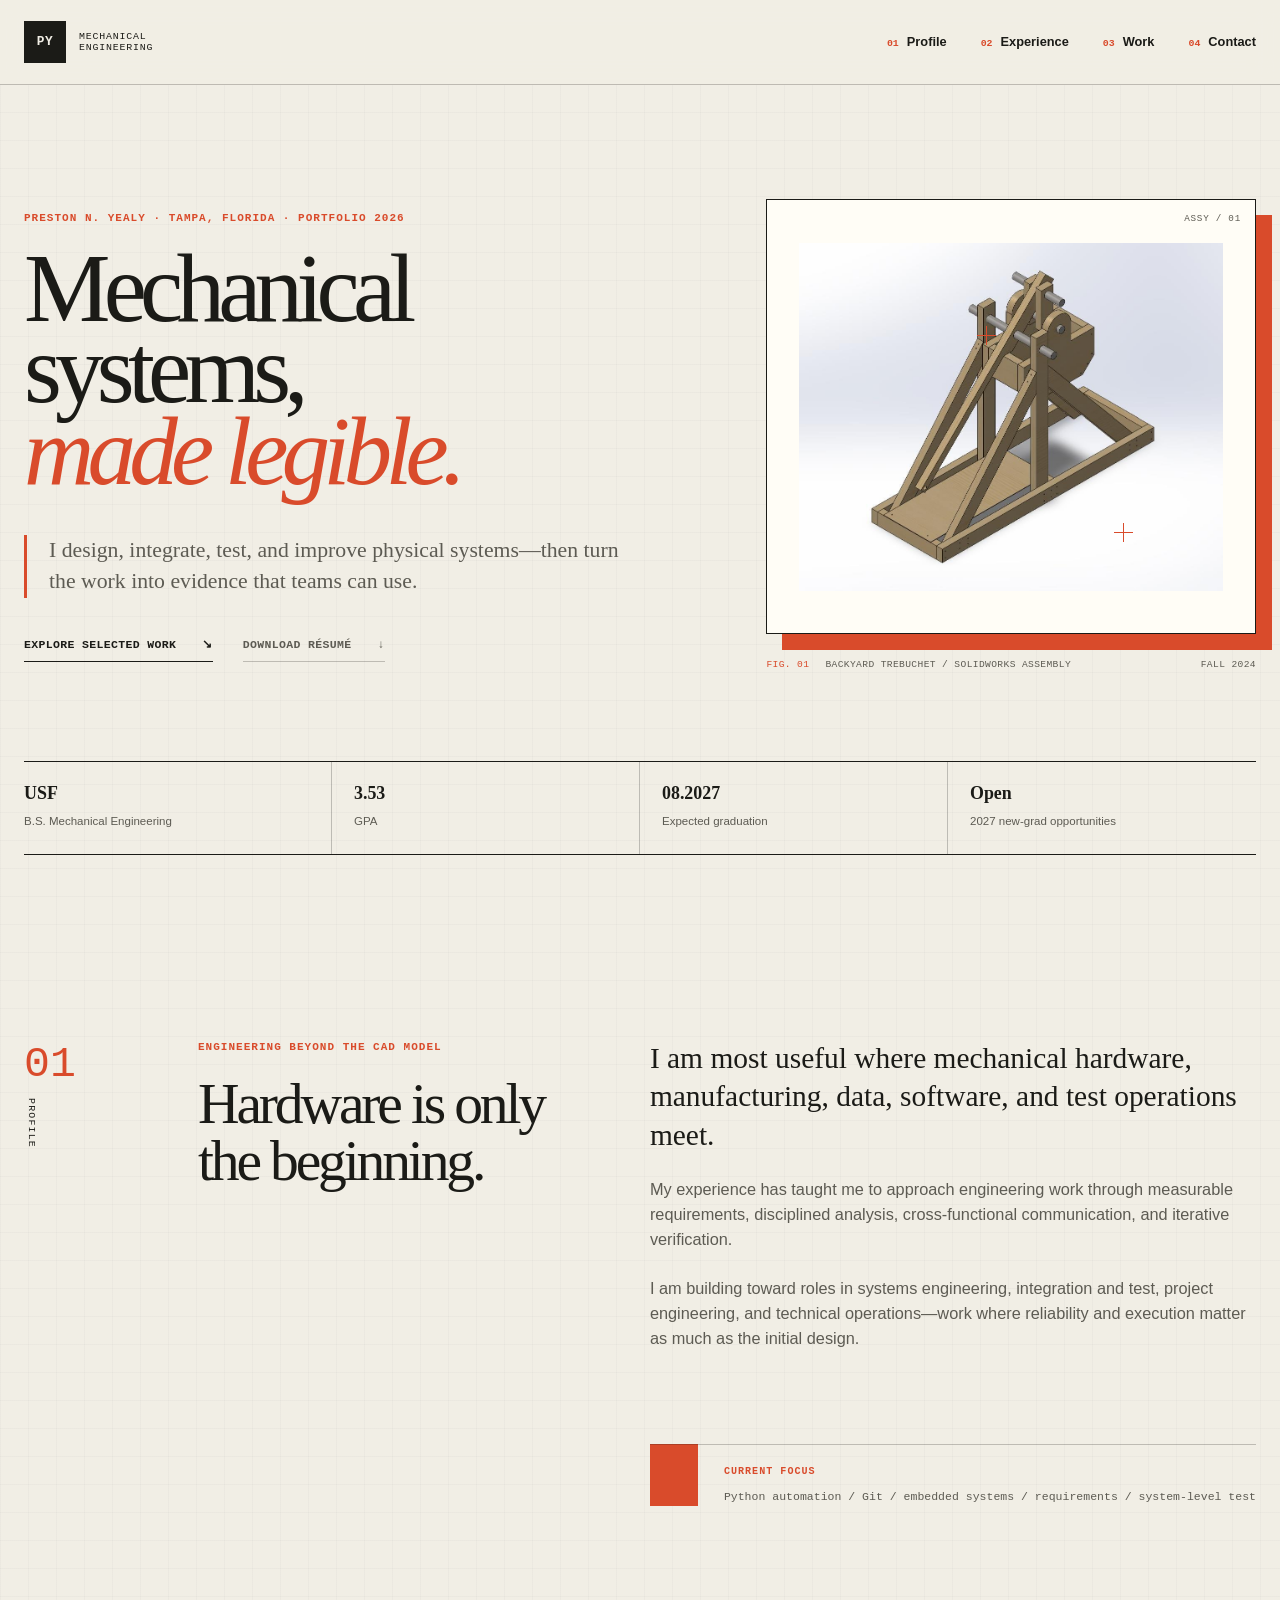
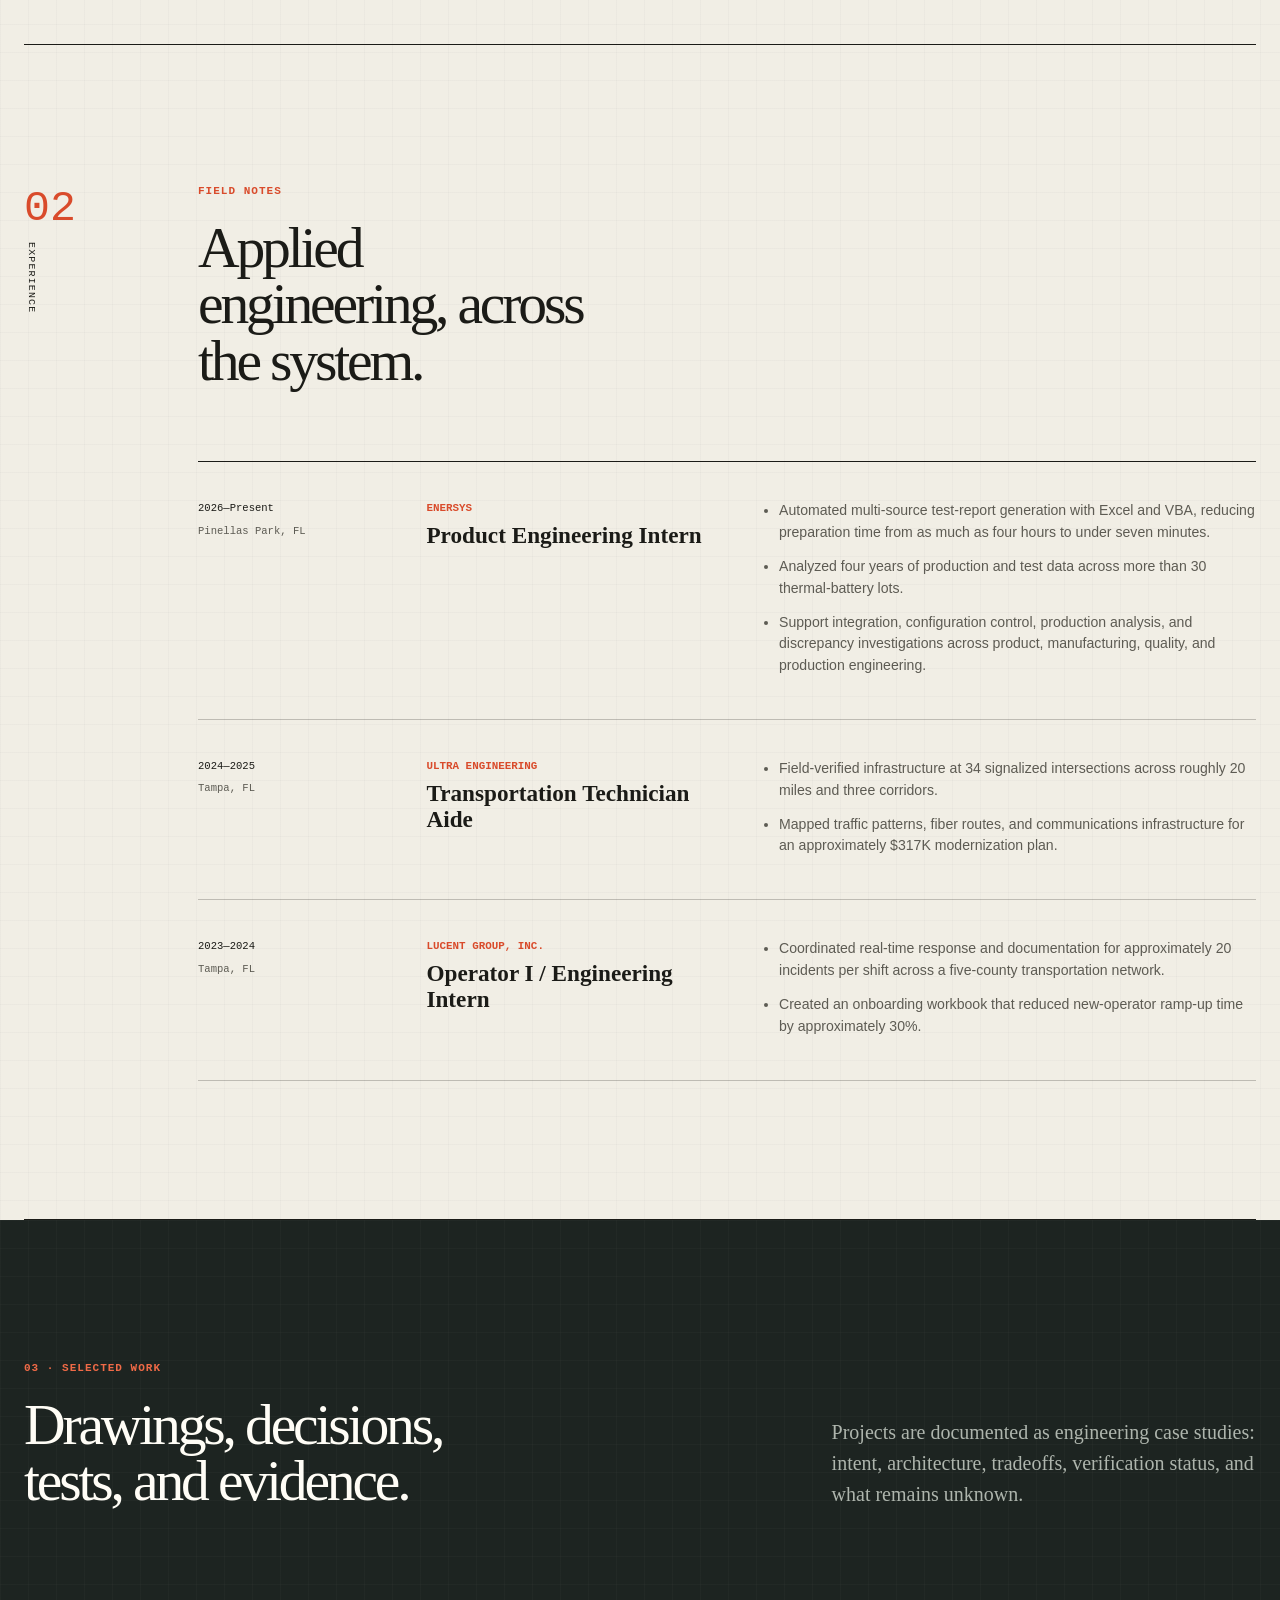
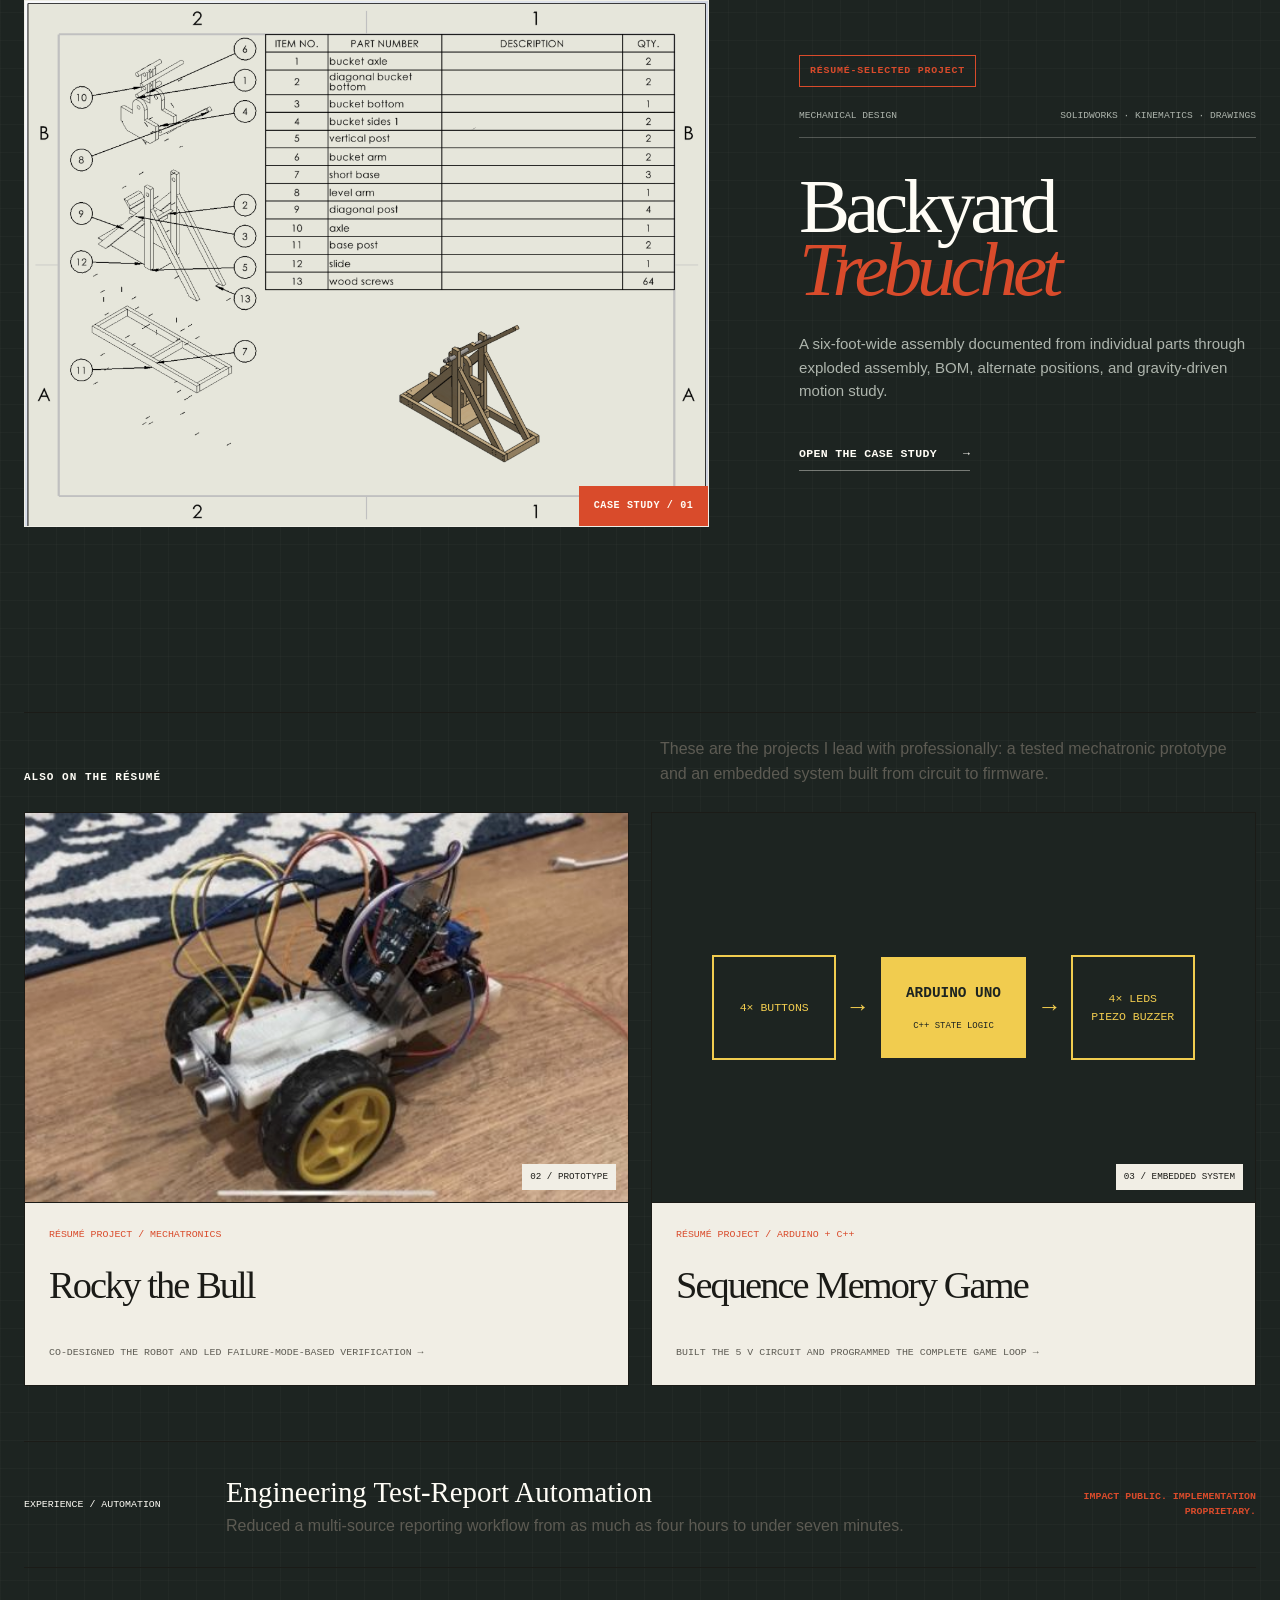
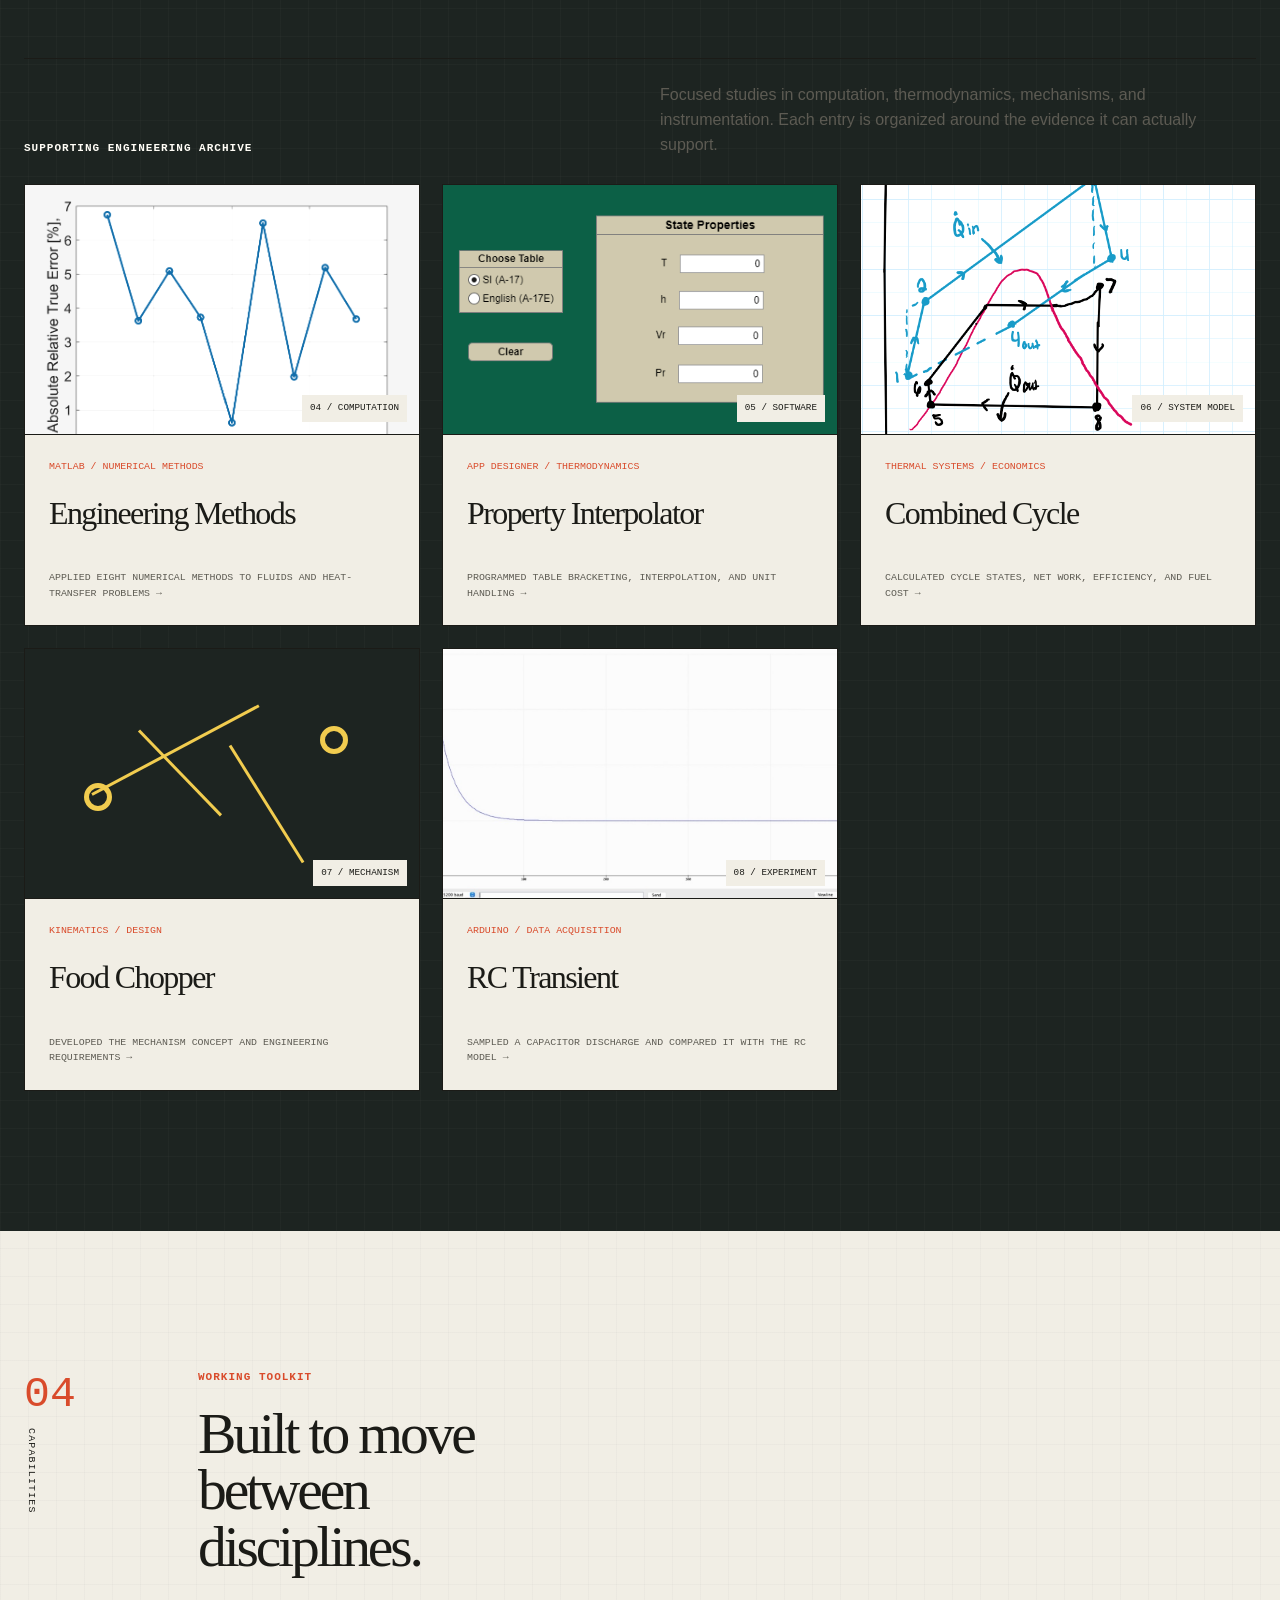
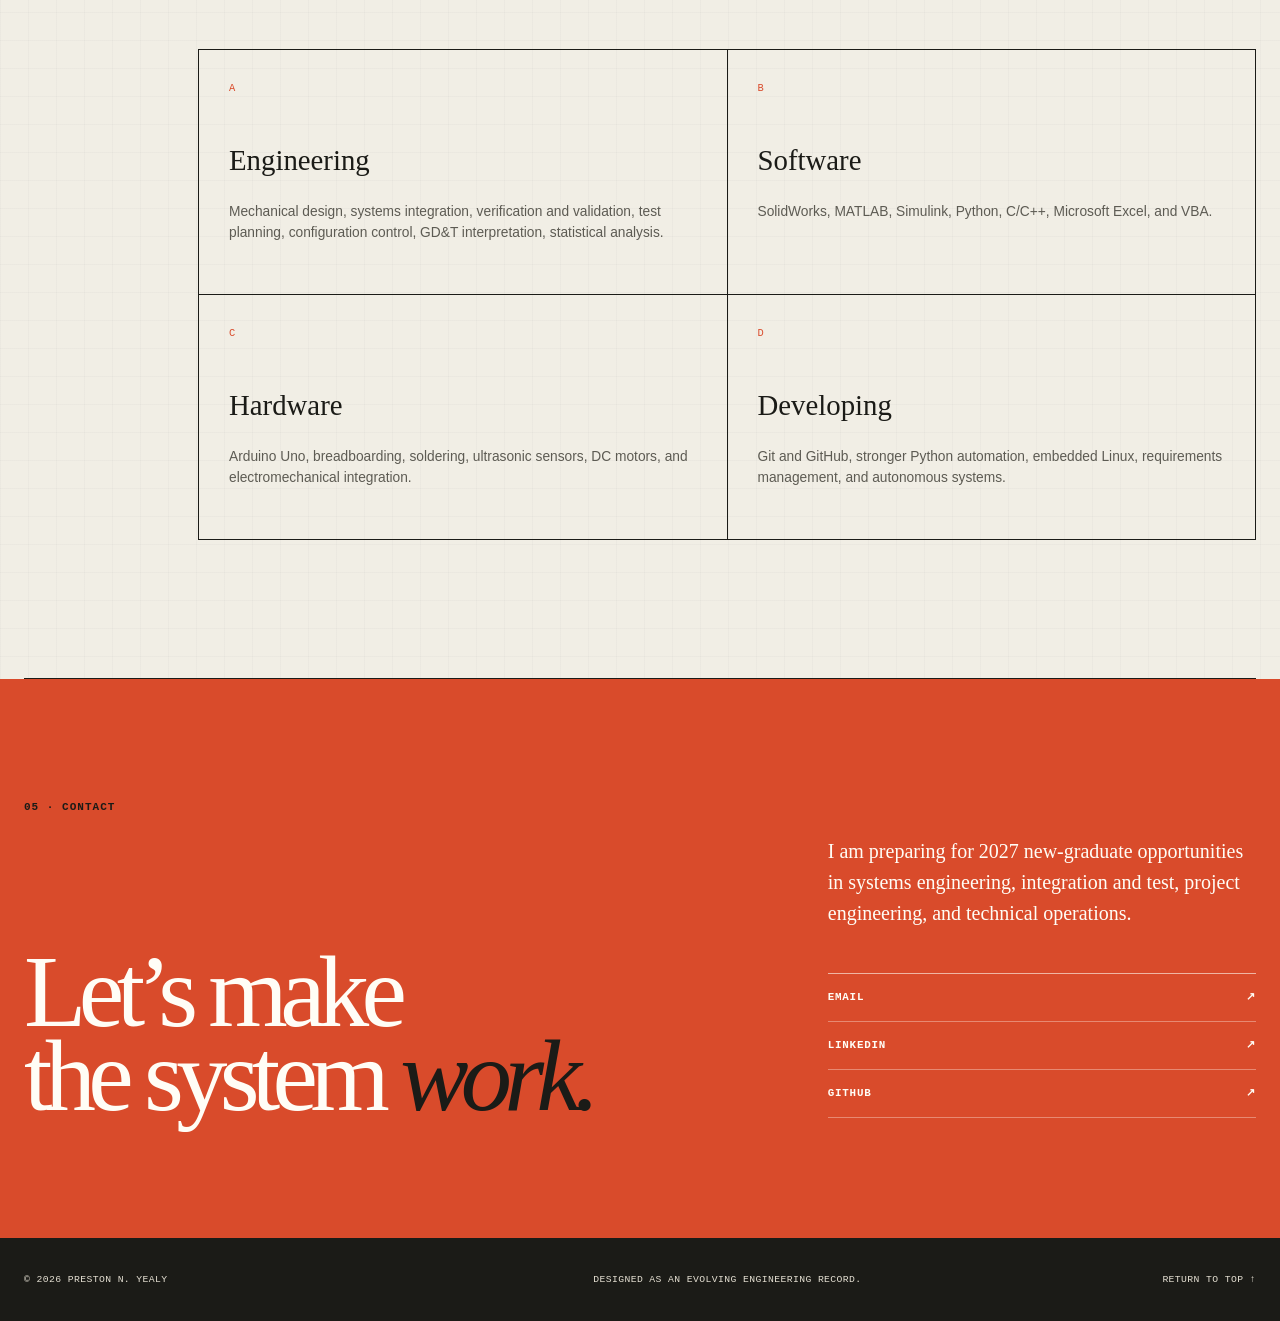
==== commit d3d8f74b: "Focus case studies on completed engineering work" ====
--- a/index.html
+++ b/index.html
@@ -166,11 +166,14 @@
       <div class="resume-project-grid">
         <a class="project-card project-card--rocky" href="projects/rocky.html">
           <figure><img src="assets/projects/rocky/integration-test.jpg" alt="Rocky the Bull robot during chassis integration and testing" loading="lazy"><figcaption>02 / Prototype</figcaption></figure>
-          <div><p>Résumé project / Mechatronics</p><h3>Rocky the Bull</h3><span>Follow the prototype from enclosure draft to verification &rarr;</span></div>
+          <div><p>Résumé project / Mechatronics</p><h3>Rocky the Bull</h3><span>Co-designed the robot and led failure-mode-based verification &rarr;</span></div>
         </a>
         <a class="project-card project-card--arduino" href="projects/arduino-memory-game.html">
-          <figure class="card-circuit" aria-label="Abstract circuit board diagram"><i></i><i></i><i></i><i></i><b></b><b></b><b></b><figcaption>03 / Embedded system</figcaption></figure>
-          <div><p>Résumé project / Arduino + C++</p><h3>Sequence Memory Game</h3><span>Trace the circuit, firmware states, and player feedback loop &rarr;</span></div>
+          <figure class="card-circuit" aria-label="Arduino memory game system diagram">
+            <div class="mini-system"><span class="mini-input">4× buttons</span><i>&rarr;</i><strong>Arduino Uno<br><small>C++ state logic</small></strong><i>&rarr;</i><span class="mini-output">4× LEDs<br>piezo buzzer</span></div>
+            <figcaption>03 / Embedded system</figcaption>
+          </figure>
+          <div><p>Résumé project / Arduino + C++</p><h3>Sequence Memory Game</h3><span>Built the 5 V circuit and programmed the complete game loop &rarr;</span></div>
         </a>
       </div>
 
@@ -187,23 +190,23 @@
       <div class="project-mosaic" aria-label="Supporting project case studies">
         <a class="project-card project-card--computational" href="projects/computational-methods.html">
           <figure><img src="assets/projects/computational/velocity-plot.png" alt="MATLAB comparison of theoretical and experimental pipe velocity" loading="lazy"><figcaption>04 / Computation</figcaption></figure>
-          <div><p>MATLAB / Numerical methods</p><h3>Engineering Methods</h3><span>See where the math agreed—and where the model lied &rarr;</span></div>
+          <div><p>MATLAB / Numerical methods</p><h3>Engineering Methods</h3><span>Applied eight numerical methods to fluids and heat-transfer problems &rarr;</span></div>
         </a>
         <a class="project-card project-card--software" href="projects/ideal-gas-interpolator.html">
           <figure><img src="assets/projects/ideal-gas/app-screenshot.png" alt="Ideal gas property interpolation application interface" loading="lazy"><figcaption>05 / Software</figcaption></figure>
-          <div><p>App Designer / Thermodynamics</p><h3>Property Interpolator</h3><span>Trace one input through the app's calculation path &rarr;</span></div>
+          <div><p>App Designer / Thermodynamics</p><h3>Property Interpolator</h3><span>Programmed table bracketing, interpolation, and unit handling &rarr;</span></div>
         </a>
         <a class="project-card project-card--thermal" href="projects/combined-cycle.html">
           <figure><img src="assets/projects/thermal/ts-diagram.png" alt="Temperature-entropy diagram for a combined power cycle" loading="lazy"><figcaption>06 / System model</figcaption></figure>
-          <div><p>Thermal systems / Economics</p><h3>Combined Cycle</h3><span>Turn state points into megawatts and daily fuel cost &rarr;</span></div>
+          <div><p>Thermal systems / Economics</p><h3>Combined Cycle</h3><span>Calculated cycle states, net work, efficiency, and fuel cost &rarr;</span></div>
         </a>
         <a class="project-card project-card--mechanism" href="projects/food-chopper.html">
           <figure class="card-mechanism" aria-label="Abstract linkage diagram"><i></i><i></i><i></i><b></b><b></b><figcaption>07 / Mechanism</figcaption></figure>
-          <div><p>Kinematics / Verification</p><h3>Food Chopper</h3><span>See the requirements—and the test the team still owed &rarr;</span></div>
+          <div><p>Kinematics / Design</p><h3>Food Chopper</h3><span>Developed the mechanism concept and engineering requirements &rarr;</span></div>
         </a>
         <a class="project-card project-card--experiment" href="projects/rc-transient.html">
           <figure><img src="assets/projects/rc-transient/decay-graph.jpg" alt="Measured RC discharge curve from Arduino Serial Plotter" loading="lazy"><figcaption>08 / Experiment</figcaption></figure>
-          <div><p>Arduino / Data acquisition</p><h3>RC Transient</h3><span>Investigate why the capacitor discharged too fast &rarr;</span></div>
+          <div><p>Arduino / Data acquisition</p><h3>RC Transient</h3><span>Sampled a capacitor discharge and compared it with the RC model &rarr;</span></div>
         </a>
       </div>
     </section>
--- a/styles.css
+++ b/styles.css
@@ -1452,7 +1452,6 @@
   background-size: 24px 24px;
 }
 
-.card-circuit i,
 .card-mechanism i {
   position: absolute;
   height: 3px;
@@ -1460,20 +1459,46 @@
   transform-origin: left center;
 }
 
-.card-circuit i:nth-child(1) { width: 42%; left: 16%; top: 28%; transform: rotate(20deg); }
-.card-circuit i:nth-child(2) { width: 48%; left: 28%; top: 64%; transform: rotate(-18deg); }
-.card-circuit i:nth-child(3) { width: 32%; left: 48%; top: 34%; transform: rotate(67deg); }
-.card-circuit i:nth-child(4) { width: 22%; left: 12%; top: 70%; transform: rotate(-50deg); }
-.card-circuit b {
+.mini-system {
   position: absolute;
-  width: 48px;
-  height: 48px;
-  border: 3px solid #f1cc4f;
-  border-radius: 50%;
-}
-.card-circuit b:nth-of-type(1) { left: 12%; top: 20%; }
-.card-circuit b:nth-of-type(2) { right: 18%; top: 24%; }
-.card-circuit b:nth-of-type(3) { left: 42%; bottom: 18%; }
+  inset: 0;
+  display: grid;
+  grid-template-columns: 1fr auto 1.2fr auto 1fr;
+  gap: 14px;
+  align-items: center;
+  padding: 60px;
+  color: #f1cc4f;
+  font-family: var(--mono);
+  text-align: center;
+  text-transform: uppercase;
+}
+
+.mini-system span,
+.mini-system strong {
+  display: grid;
+  min-height: 105px;
+  place-items: center;
+  padding: 16px;
+  border: 2px solid currentColor;
+  font-size: .72rem;
+}
+
+.mini-system strong {
+  background: #f1cc4f;
+  color: var(--night);
+  font-size: .9rem;
+}
+
+.mini-system small {
+  font-size: .56rem;
+  font-weight: 400;
+}
+
+.mini-system i {
+  color: #f1cc4f;
+  font-style: normal;
+  font-size: 1.5rem;
+}
 
 .card-mechanism i:nth-child(1) { width: 48%; left: 17%; top: 58%; transform: rotate(-28deg); }
 .card-mechanism i:nth-child(2) { width: 35%; left: 52%; top: 38%; transform: rotate(58deg); }
@@ -1721,18 +1746,61 @@
 .decision-board p,
 .comparison-board p { color: var(--ink-soft); }
 
-.circuit-map {
-  position: relative;
+.system-diagram {
+  display: grid;
+  grid-template-columns: 1fr auto 1.25fr auto 1fr;
+  gap: 18px;
+  align-items: center;
   min-height: 520px;
+  padding: 42px;
   border: 1px solid #f1cc4f;
   background: var(--night);
   color: #f1cc4f;
 }
-.circuit-map .chip { position: absolute; left: 36%; top: 38%; display: grid; width: 28%; aspect-ratio: 1.25; place-items: center; border: 2px solid currentColor; font-family: var(--mono); text-align: center; }
-.circuit-map .node { position: absolute; padding: 9px; border: 1px solid currentColor; font: .62rem var(--mono); }
-.circuit-map .n1 { left: 8%; top: 12%; }.circuit-map .n2 { right: 8%; top: 15%; }.circuit-map .n3 { left: 10%; bottom: 12%; }.circuit-map .n4 { right: 10%; bottom: 13%; }
-.circuit-map i { position: absolute; left: 22%; top: 49%; width: 56%; height: 1px; background: currentColor; }
-.circuit-map i:nth-of-type(2) { transform: rotate(35deg); }.circuit-map i:nth-of-type(3) { transform: rotate(145deg); }.circuit-map i:nth-of-type(4) { transform: rotate(90deg); }
+
+.system-diagram > i {
+  font-style: normal;
+  font-size: 1.7rem;
+}
+
+.diagram-column,
+.diagram-controller {
+  display: grid;
+  gap: 9px;
+}
+
+.diagram-column > span,
+.diagram-controller > small {
+  margin-bottom: 8px;
+  font-family: var(--mono);
+  font-size: .58rem;
+  letter-spacing: .08em;
+  text-transform: uppercase;
+}
+
+.diagram-column b,
+.diagram-controller span {
+  padding: 10px;
+  border: 1px solid currentColor;
+  font-family: var(--mono);
+  font-size: .62rem;
+  font-weight: 400;
+  text-align: center;
+  text-transform: uppercase;
+}
+
+.diagram-controller {
+  padding: 18px;
+  border: 3px solid currentColor;
+}
+
+.diagram-controller strong {
+  margin-bottom: 14px;
+  font-family: var(--serif);
+  font-size: 1.55rem;
+  font-weight: 400;
+  text-align: center;
+}
 
 .state-flow,
 .cycle-flow,
@@ -1801,6 +1869,46 @@
 .requirements-board span { color: var(--ink-soft); font-size: .78rem; }
 .feedback-callout { margin: 80px 0 120px; padding: 55px; background: var(--night); color: var(--white); }
 .feedback-callout p { max-width: 760px; color: var(--night-soft); }
+
+.work-record {
+  display: grid;
+  grid-template-columns: 170px 1fr;
+  gap: 45px;
+  padding: 95px 0 120px;
+  border-top: 1px solid var(--ink);
+}
+
+.work-record h2 {
+  margin: 0;
+  font-family: var(--serif);
+  font-size: clamp(2.8rem, 5vw, 5.4rem);
+  font-weight: 400;
+  letter-spacing: -.06em;
+  line-height: .94;
+}
+
+.work-record ul {
+  grid-column: 2;
+  margin: 8px 0 0;
+  padding: 0;
+  list-style: none;
+}
+
+.work-record li {
+  position: relative;
+  padding: 17px 0 17px 34px;
+  border-top: 1px solid var(--line);
+  color: var(--ink-soft);
+}
+
+.work-record li::before {
+  content: "✓";
+  position: absolute;
+  left: 0;
+  color: var(--case-accent);
+  font-family: var(--mono);
+  font-weight: 700;
+}
 
 @media (max-width: 980px) {
   .home-hero {
@@ -2189,9 +2297,45 @@
     padding-left: 20px;
   }
 
-  .circuit-map,
+  .system-diagram,
   .mechanism-drawing {
     min-height: 390px;
+  }
+
+  .mini-system,
+  .system-diagram {
+    grid-template-columns: 1fr;
+  }
+
+  .mini-system {
+    gap: 7px;
+    padding: 38px 54px;
+  }
+
+  .mini-system span,
+  .mini-system strong {
+    min-height: auto;
+    padding: 10px;
+  }
+
+  .mini-system i,
+  .system-diagram > i {
+    transform: rotate(90deg);
+    text-align: center;
+  }
+
+  .system-diagram {
+    padding: 28px;
+  }
+
+  .work-record {
+    grid-template-columns: 1fr;
+    gap: 25px;
+    padding: 75px 0 90px;
+  }
+
+  .work-record ul {
+    grid-column: 1;
   }
 
   .feedback-callout {
